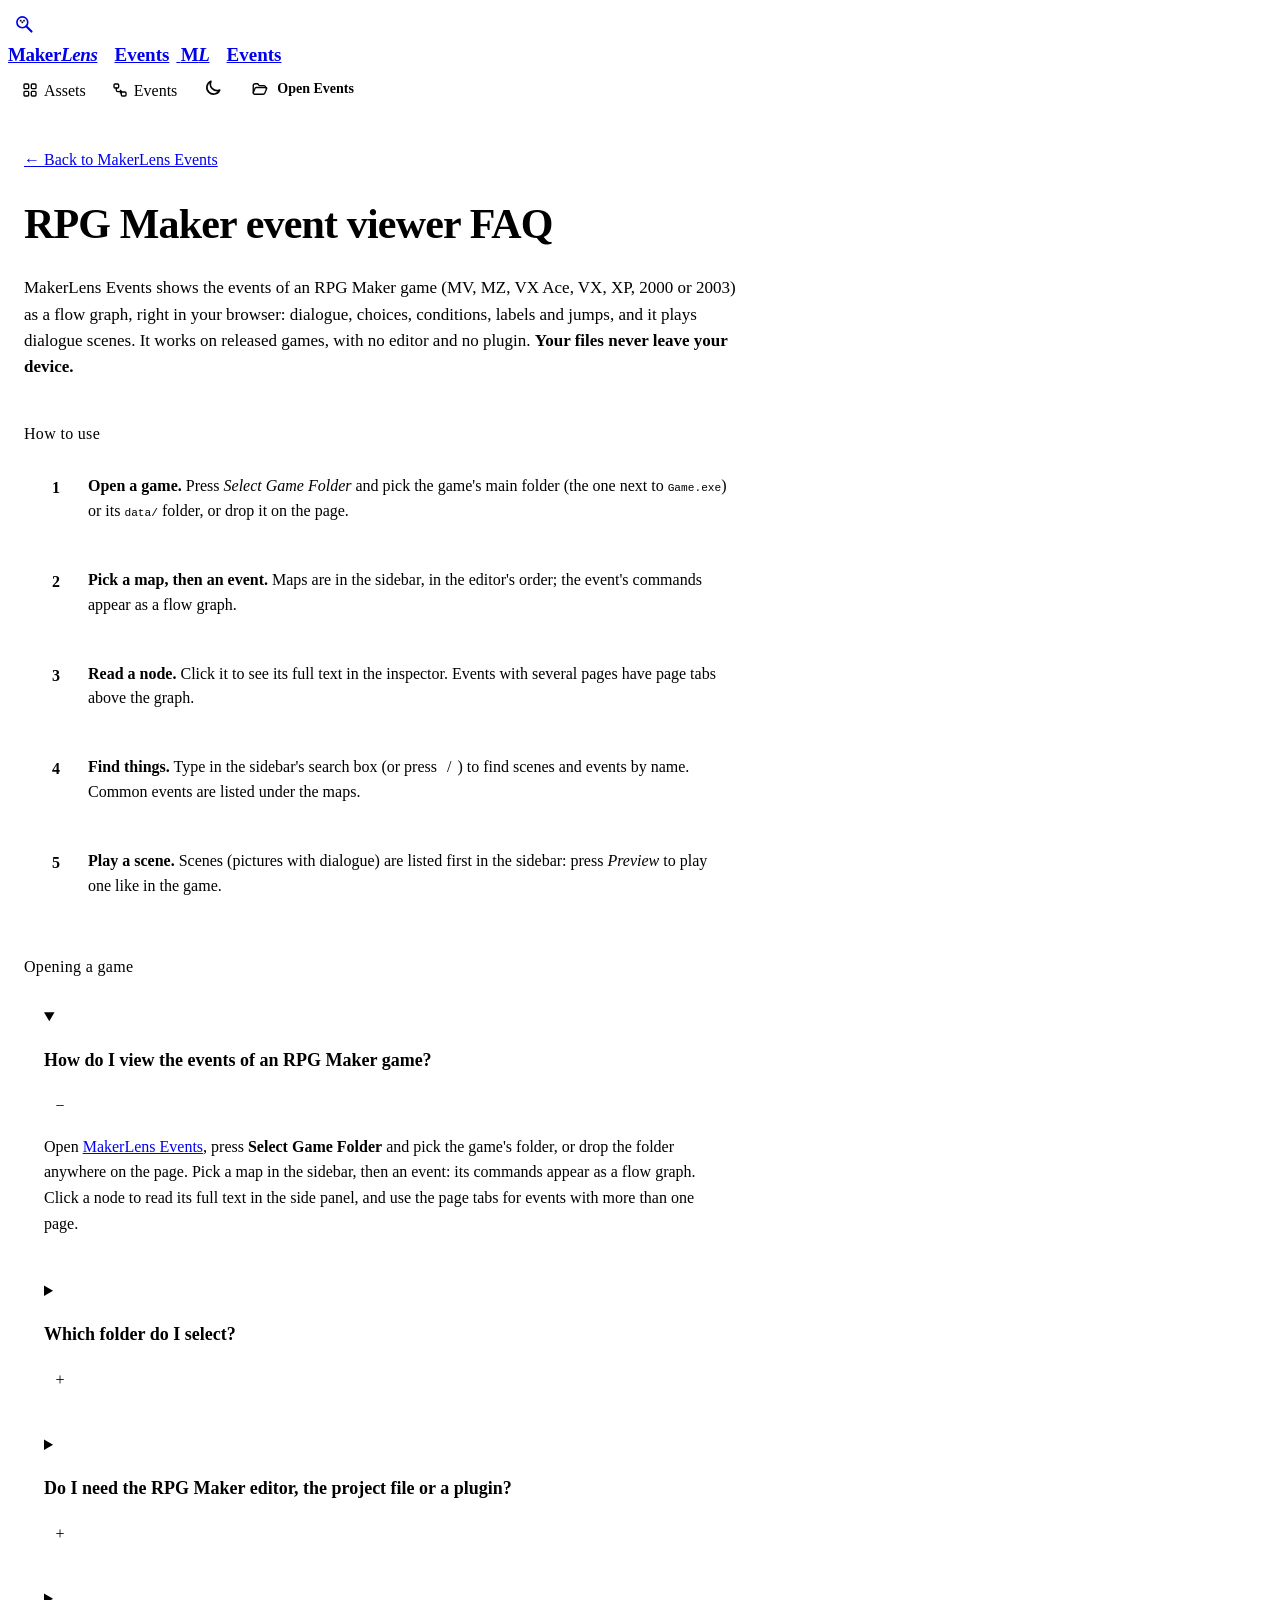
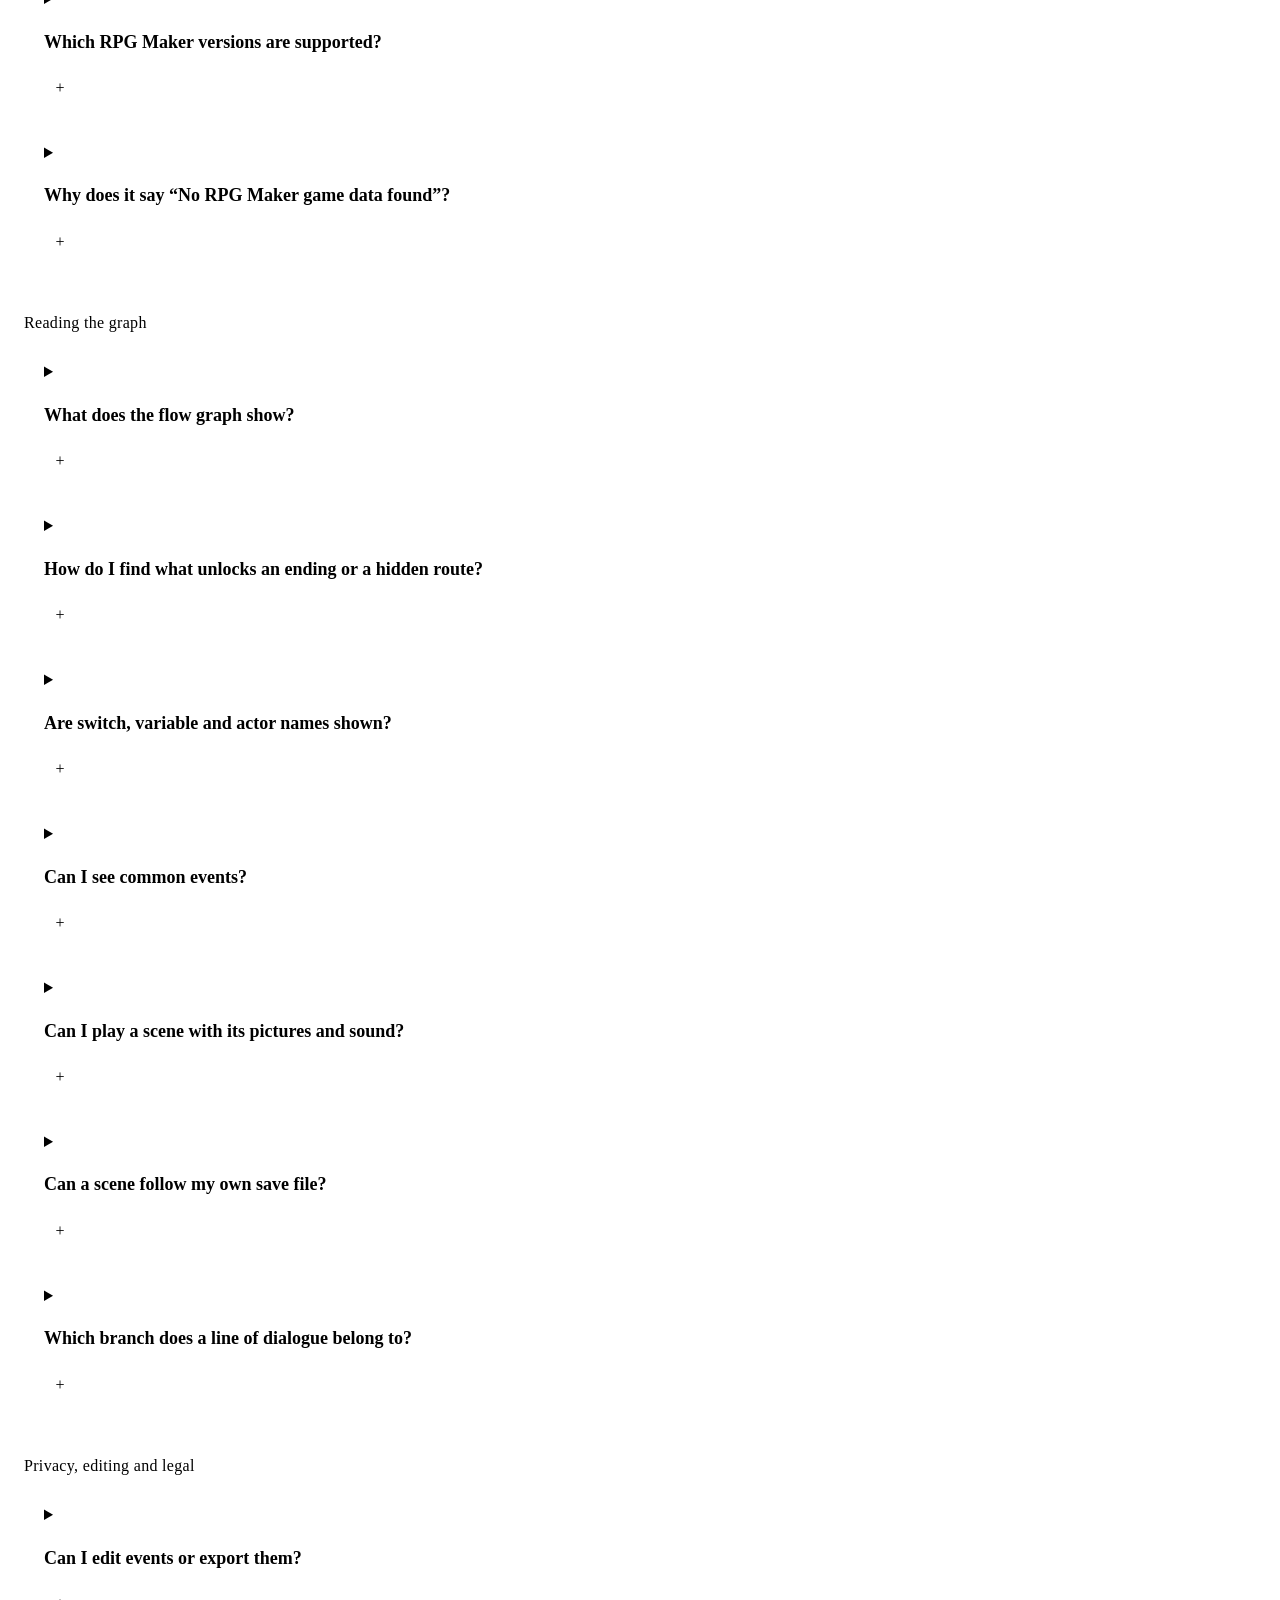
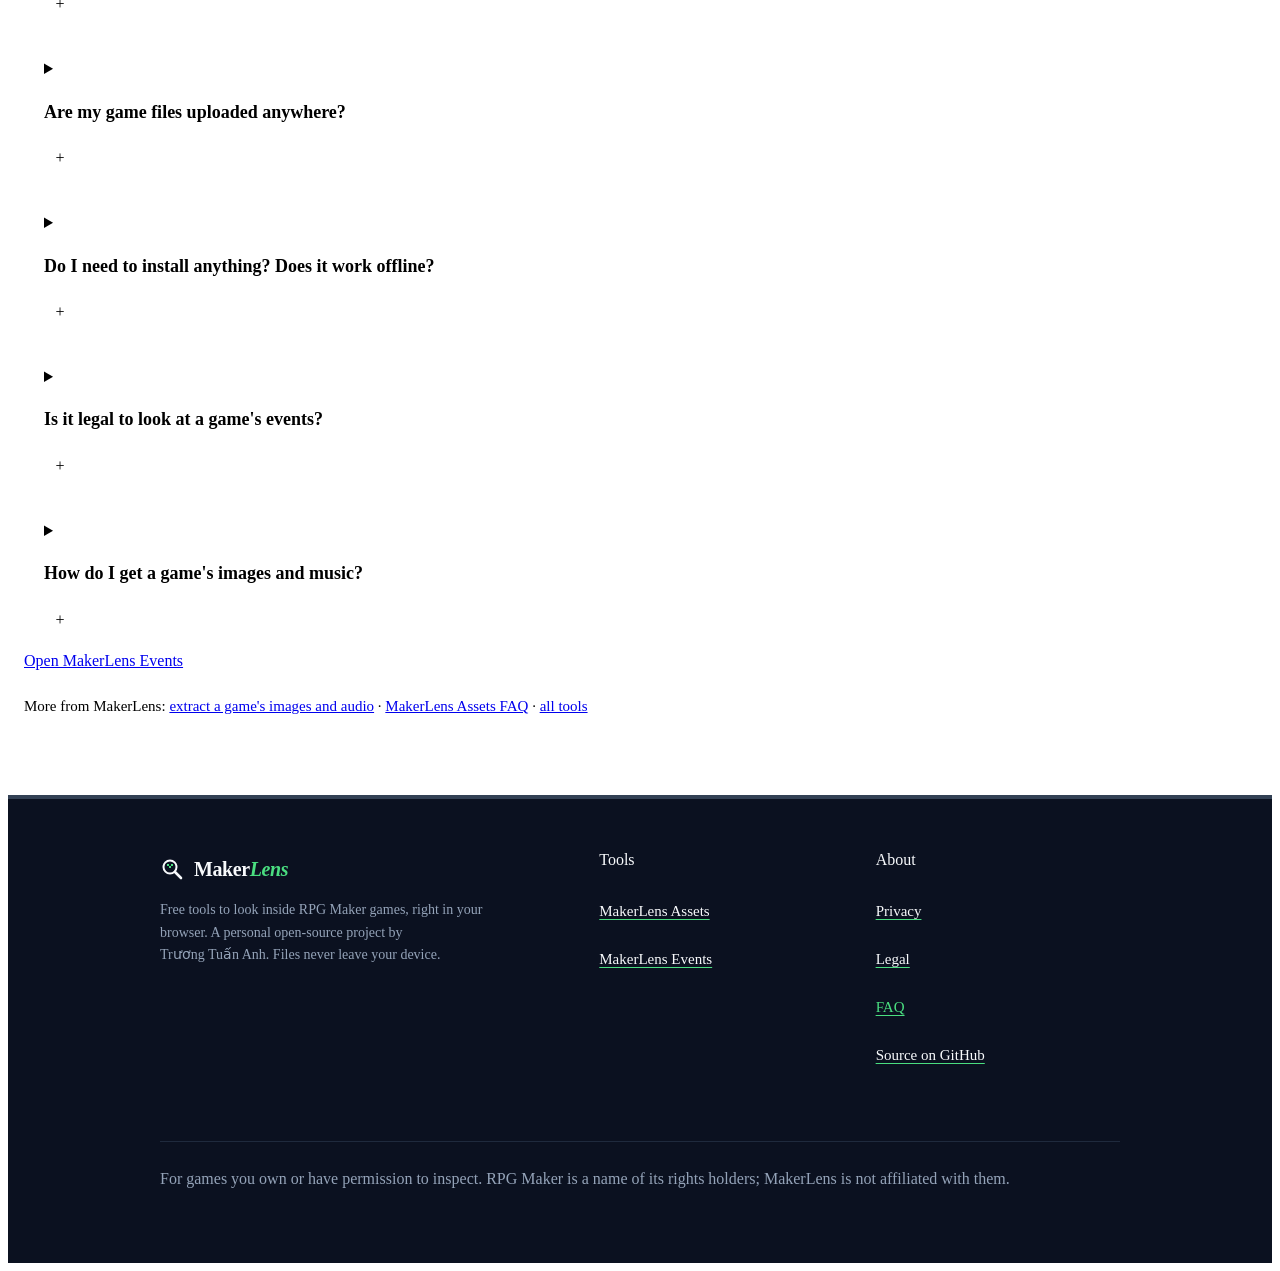
==== faq.html @ 2773f036 "fix: footer links to shared Privacy and Legal; drop stale drag-nodes FAQ claim Co-Authored-By: Claud" ====
<!DOCTYPE html>
<html lang="en">
<head>
<meta charset="UTF-8">
<meta name="viewport" content="width=device-width, initial-scale=1.0">
<!-- browser UI colour = --bg of tokens.css (light / dark) -->
<meta name="theme-color" content="#f8fafc" media="(prefers-color-scheme: light)">
<meta name="theme-color" content="#0b1120" media="(prefers-color-scheme: dark)">
<!-- Static page: scripts and styles from this site only, plus the anonymous GoatCounter pixel
     (js/analytics.js). No feedback form here, so connect-src is 'none'. -->
<meta http-equiv="Content-Security-Policy" content="default-src 'self'; script-src 'self'; style-src 'self'; img-src 'self' https://makerlens.goatcounter.com; connect-src 'none'; object-src 'none'; base-uri 'none'; form-action 'none'">
<title>RPG Maker Event Viewer FAQ — Folders, Scenes, Saves | MakerLens</title>
<meta name="description" content="How to view RPG Maker MV, MZ, VX Ace, VX, XP and 2000/2003 events without the editor: which folder to open, what the flow graph shows, finding what unlocks an ending, switch names, privacy.">
<link rel="canonical" href="https://makerlens.kokoroou.workers.dev/events/faq.html"> <!-- nosemgrep: html.security.audit.missing-integrity.missing-integrity -- a canonical URL, not a fetched resource -->
<meta property="og:type" content="website">
<meta property="og:site_name" content="MakerLens">
<meta property="og:url" content="https://makerlens.kokoroou.workers.dev/events/faq.html">
<meta property="og:title" content="RPG Maker Event Viewer FAQ — Folders, Scenes, Saves | MakerLens">
<meta property="og:description" content="View RPG Maker MV, MZ, VX Ace, VX, XP and 2000/2003 events as a flow graph without the editor: what to open, what the graph shows and how to find what unlocks an ending.">
<meta property="og:image" content="https://makerlens.kokoroou.workers.dev/events/og-image.png">
<meta property="og:image:width" content="1200">
<meta property="og:image:height" content="630">
<meta property="og:image:alt" content="MakerLens Events — RPG Maker events as a flow graph, in your browser">
<meta name="twitter:card" content="summary_large_image">
<meta name="twitter:title" content="RPG Maker Event Viewer FAQ — Folders, Scenes, Saves | MakerLens">
<meta name="twitter:description" content="View RPG Maker MV, MZ, VX Ace, VX, XP and 2000/2003 events as a flow graph without the editor: what to open, what the graph shows and how to find what unlocks an ending.">
<meta name="twitter:image" content="https://makerlens.kokoroou.workers.dev/events/og-image.png">
<meta name="twitter:image:alt" content="MakerLens Events — RPG Maker events as a flow graph, in your browser">
<!-- FAQPage: questions and answers must match the visible <details> below
     (scripts/check-site.mjs checks it). Generated from one list, keep them in sync. -->
<script type="application/ld+json">
{
  "@context": "https://schema.org",
  "@type": "FAQPage",
  "@id": "https://makerlens.kokoroou.workers.dev/events/faq.html#faq",
  "isPartOf": {
    "@id": "https://makerlens.kokoroou.workers.dev/#website"
  },
  "about": {
    "@id": "https://makerlens.kokoroou.workers.dev/events/#app"
  },
  "mainEntity": [
    {
      "@type": "Question",
      "name": "How do I view the events of an RPG Maker game?",
      "acceptedAnswer": {
        "@type": "Answer",
        "text": "Open MakerLens Events, press Select Game Folder and pick the game's folder, or drop the folder anywhere on the page. Pick a map in the sidebar, then an event: its commands appear as a flow graph. Click a node to read its full text in the side panel, and use the page tabs for events with more than one page."
      }
    },
    {
      "@type": "Question",
      "name": "Which folder do I select?",
      "acceptedAnswer": {
        "@type": "Answer",
        "text": "The game's root folder works, and so does its data/ folder on its own. MV games keep it in www/data/, MZ games in data/; MakerLens Events finds either. It reads MapInfos.json (the map tree), every Map###.json, CommonEvents.json, System.json (switch and variable names) and Actors.json. Images and audio are not needed."
      }
    },
    {
      "@type": "Question",
      "name": "Do I need the RPG Maker editor, the project file or a plugin?",
      "acceptedAnswer": {
        "@type": "Answer",
        "text": "No. It reads a released game as it is shipped, so you don't need to own RPG Maker, open the project or start a playtest. That is the difference from node editors and debugger plugins, which run inside the game or the editor. Nothing is installed into the game, and the game is never changed."
      }
    },
    {
      "@type": "Question",
      "name": "Which RPG Maker versions are supported?",
      "acceptedAnswer": {
        "@type": "Answer",
        "text": "RPG Maker MZ, MV, VX Ace, VX, XP and 2000 / 2003. MV and MZ keep events in plain JSON; VX Ace, VX and XP keep them in Ruby files (.rvdata2, .rvdata, .rxdata), usually packed in Game.rgss3a, .rgss2a or .rgssad: open the game folder and they are read from the archive in your browser. RPG Maker 2000 / 2003 keep them in RPG_RT.ldb, RPG_RT.lmt and Map####.lmu in the game folder itself; their Japanese (Shift-JIS) or Western text is recognised, and scene previews take pictures from Picture/ and sound from Music/ and Sound/. For the images and audio of every version, use MakerLens Assets."
      }
    },
    {
      "@type": "Question",
      "name": "Why does it say “No RPG Maker game data found”?",
      "acceptedAnswer": {
        "@type": "Answer",
        "text": "It found no data/ folder and no Map###.json file in what you selected. Select the game's root folder (the one with Game.exe) or its data/ folder, not img/ or audio/. Some released games pack all their files into the .exe or encrypt data/ with a plugin; MakerLens Events cannot read those."
      }
    },
    {
      "@type": "Question",
      "name": "What does the flow graph show?",
      "acceptedAnswer": {
        "@type": "Answer",
        "text": "Five kinds of node: dialogue (Show Text, with the speaker name in MZ), choices (Show Choices, one branch per option), conditions (Conditional Branch, with its Else branch), labels, and jumps to a label, drawn as dashed arrows. Other commands, such as Control Switches, Transfer Player, a Common Event call or a script, are not drawn yet."
      }
    },
    {
      "@type": "Question",
      "name": "How do I find what unlocks an ending or a hidden route?",
      "acceptedAnswer": {
        "@type": "Answer",
        "text": "Open the event that starts the ending and follow its condition nodes: each one names the switch, variable or actor it tests, such as If [Switch: Met the witch]. Then look for the event that leads into that branch. Note that the conditions on an event page's own settings (the editor's page conditions) are not shown yet; switch between the page tabs to compare pages."
      }
    },
    {
      "@type": "Question",
      "name": "Are switch, variable and actor names shown?",
      "acceptedAnswer": {
        "@type": "Answer",
        "text": "Yes. Names come from the game's System.json and Actors.json, so a condition reads If [Variable: Gold found] rather than a bare number. In dialogue, the \\N[n] and \\V[n] text codes are replaced with the actor name and the variable name. A switch without a name shows its number instead, such as If [Switch #12]."
      }
    },
    {
      "@type": "Question",
      "name": "Can I see common events?",
      "acceptedAnswer": {
        "@type": "Answer",
        "text": "Yes. Common events are listed below the maps in the sidebar and open as graphs the same way. Maps keep the tree and folder order of the editor, from MapInfos.json."
      }
    },
    {
      "@type": "Question",
      "name": "Can I play a scene with its pictures and sound?",
      "acceptedAnswer": {
        "@type": "Answer",
        "text": "Yes. Scenes, the common events and event pages that show pictures together with dialogue, are listed under Scenes at the top of the sidebar; their Preview button (on the scene’s card in the event list, or in the toolbar once the graph is open) plays them on screen. The player dims the page and shows the scene at the game's screen size, line by line, with its pictures, picture animations, face graphics, music and sound effects. Messages type themselves out at a reading speed of 300 words a minute (click while a line is typing to show it whole); click or press → to continue, ← to go back, A for auto play, which leaves each line on screen for two more seconds once it is shown in full; choices are offered as buttons. At the end of a scene the next one in the Scenes list follows on, and going back from the first line opens the previous one (Shift+→ and Shift+← skip a whole scene). H or the eye button hides the dialogue so you can see the pictures; a click brings it back. When a picture depends on the hero's state, such as the outfit they wear, the player shows the game's starting state. Open the game's root folder (not data/) so the pictures and audio can be found: encrypted files are decrypted in memory, never saved or uploaded. Simple scripts that show or erase pictures or set variables are followed; other effects made by plugins or scripts are not played."
      }
    },
    {
      "@type": "Question",
      "name": "Can a scene follow my own save file?",
      "acceptedAnswer": {
        "@type": "Answer",
        "text": "Yes. Press Use a save in the toolbar and pick a save of the open game: www/save/file1.rpgsave (MV), save/file1.rmmzsave (MZ), Save01.rvdata2 (VX Ace), Save1.rvdata (VX) or Save1.rxdata (XP). Scenes then start from that save's switches, variables, self switches, actor names and equipment, and party, so a condition takes the branch your game would take instead of a guess. The save is only read, in your browser: it is never changed or uploaded, and it is dropped when you press the button again or open another game."
      }
    },
    {
      "@type": "Question",
      "name": "Which branch does a line of dialogue belong to?",
      "acceptedAnswer": {
        "@type": "Answer",
        "text": "Find the line's dialogue node and follow the arrows back up: the choice option or the If / Else branch above it is the branch. Click any node to read the full text in the side panel. This is handy for translators who need to know when a line is said."
      }
    },
    {
      "@type": "Question",
      "name": "Can I edit events or export them?",
      "acceptedAnswer": {
        "@type": "Answer",
        "text": "No. MakerLens Events is read-only: it never writes to the game files and has no export. To change events, use the RPG Maker editor."
      }
    },
    {
      "@type": "Question",
      "name": "Are my game files uploaded anywhere?",
      "acceptedAnswer": {
        "@type": "Answer",
        "text": "No. Files are read by your browser and never leave your device. The page's Content-Security-Policy blocks requests to any server except an anonymous counter, which receives only the page address, the referrer and the names of a few actions (such as how a game was opened or which feature was used, never what was opened), and the optional feedback form, which sends only the rating and comment you choose to send. Details: Privacy & analytics."
      }
    },
    {
      "@type": "Question",
      "name": "Do I need to install anything? Does it work offline?",
      "acceptedAnswer": {
        "@type": "Answer",
        "text": "No installation and no account. It works best in Chrome or Edge; Firefox works too, through its folder picker. All libraries are served from this site, so once the page has loaded it works without an internet connection. The source code is on GitHub (MIT license)."
      }
    },
    {
      "@type": "Question",
      "name": "Is it legal to look at a game's events?",
      "acceptedAnswer": {
        "@type": "Answer",
        "text": "MakerLens Events only reads files that are already on your computer and changes nothing. It is meant for your own games, or games you have permission to study, for example to write a guide or a translation. Reusing a game's story or text elsewhere may need the rights holder's permission, so check the game's terms."
      }
    },
    {
      "@type": "Question",
      "name": "How do I get a game's images and music?",
      "acceptedAnswer": {
        "@type": "Answer",
        "text": "Use MakerLens Assets, the other MakerLens tool. It opens the same game folder and previews and downloads its encrypted images and audio (.rpgmvp, .png_, .ogg_ and more), also in your browser."
      }
    }
  ]
}
</script>
<script type="application/ld+json">
{
  "@context": "https://schema.org",
  "@type": "BreadcrumbList",
  "itemListElement": [
    {
      "@type": "ListItem",
      "position": 1,
      "name": "MakerLens",
      "item": "https://makerlens.kokoroou.workers.dev/"
    },
    {
      "@type": "ListItem",
      "position": 2,
      "name": "MakerLens Events",
      "item": "https://makerlens.kokoroou.workers.dev/events/"
    },
    {
      "@type": "ListItem",
      "position": 3,
      "name": "FAQ",
      "item": "https://makerlens.kokoroou.workers.dev/events/faq.html"
    }
  ]
}
</script>
<script src="js/lens-gate.js"></script>
<link rel="stylesheet" href="css/faq.css">
<link rel="stylesheet" href="css/buttons.css">
<link rel="stylesheet" href="css/header.css">
<link rel="stylesheet" href="css/layout.css">
<link rel="stylesheet" href="css/switch.css">
<link rel="stylesheet" href="css/lens.css">
<link rel="stylesheet" href="css/lens-events.css">
<script src="js/theme-init.js"></script>
<script src="js/faq.js" defer></script>
</head>
<body class="static">
<svg class="icon-sprite" aria-hidden="true">
  <symbol id="i-sun" viewBox="0 0 24 24" fill="none" stroke="currentColor" stroke-width="2" stroke-linecap="round"><circle cx="12" cy="12" r="4"/><path d="M12 2v2M12 20v2M4.93 4.93l1.41 1.41M17.66 17.66l1.41 1.41M2 12h2M20 12h2M4.93 19.07l1.41-1.41M17.66 6.34l1.41-1.41"/></symbol>
  <symbol id="i-moon" viewBox="0 0 24 24" fill="none" stroke="currentColor" stroke-width="2" stroke-linecap="round" stroke-linejoin="round"><path d="M20 14.5A8 8 0 019.5 4a8 8 0 1010.5 10.5z"/></symbol>
  <symbol id="i-grid" viewBox="0 0 24 24" fill="none" stroke="currentColor" stroke-width="2" stroke-linejoin="round"><rect x="3" y="3" width="7" height="7" rx="1.5"/><rect x="14" y="3" width="7" height="7" rx="1.5"/><rect x="3" y="14" width="7" height="7" rx="1.5"/><rect x="14" y="14" width="7" height="7" rx="1.5"/></symbol>
  <symbol id="i-flow" viewBox="0 0 24 24" fill="none" stroke="currentColor" stroke-width="2" stroke-linecap="round" stroke-linejoin="round"><rect x="3" y="3" width="7" height="6" rx="1.5"/><rect x="14" y="15" width="7" height="6" rx="1.5"/><path d="M6.5 9v3.5a2 2 0 002 2h6"/><path d="M12.5 12.5l2 2-2 2"/></symbol>
  <symbol id="i-folder" viewBox="0 0 24 24" fill="none" stroke="currentColor" stroke-width="1.8" stroke-linecap="round" stroke-linejoin="round"><path d="M3 17V7.5A2.5 2.5 0 015.5 5H9l2 2.5h6A2.5 2.5 0 0119.5 10v.5"/><path d="M3 17l2.2-5.6A2 2 0 017.1 10H20a1 1 0 01.9 1.4l-2.4 6A2.5 2.5 0 0116.2 19H5a2 2 0 01-2-2z"/></symbol>
</svg>

<!-- New look only (hidden without js/lens-gate.js): header, how-to and footer -->
<header id="header" class="lens-only">
  <a id="logo" href="../" title="MakerLens home" aria-label="MakerLens Events, go to the MakerLens home page">
    <span class="logo-mark"><svg class="lens-only" width="20" height="20" viewBox="0 0 24 24" aria-hidden="true"><circle cx="10" cy="10" r="6.5" fill="none" stroke="currentColor" stroke-width="2"/><path d="M15 15l6 6" fill="none" stroke="currentColor" stroke-width="2.6" stroke-linecap="round"/><rect class="lp" x="7" y="7" width="2" height="2"/><rect class="lp" x="9" y="9" width="2" height="2"/><rect class="lp" x="11" y="7" width="2" height="2"/></svg></span>
    <span class="logo-full">Maker<span>Lens</span><em class="logo-sub">Events</em></span>
    <span class="logo-abbr">M<span>L</span><em class="logo-sub">Events</em></span>
  </a>
  <div id="header-right">
    <div class="tool-switch" role="group" aria-label="MakerLens tools">
      <a class="ts-seg" href="../assets/" title="MakerLens Assets" aria-label="MakerLens Assets"><svg width="16" height="16" aria-hidden="true"><use href="#i-grid"/></svg><span>Assets</span></a>
      <a class="ts-seg" href="./" aria-current="page"><svg width="16" height="16" aria-hidden="true"><use href="#i-flow"/></svg><span>Events</span></a>
    </div>
    <button class="btn-icon" id="theme-toggle" type="button" title="Toggle theme" aria-label="Toggle theme">
      <svg class="icon-sun" width="20" height="20" aria-hidden="true"><use href="#i-sun"/></svg>
      <svg class="icon-moon" width="20" height="20" aria-hidden="true"><use href="#i-moon"/></svg>
    </button>
    <a class="btn-primary" id="open-btn" href="./" aria-label="Open MakerLens Events"><svg width="18" height="18" aria-hidden="true"><use href="#i-folder"/></svg><span class="btn-label">Open Events</span></a>
  </div>
</header>
<main>
  <a class="back" href="./">← Back to MakerLens Events</a>
  <h1>RPG Maker event viewer FAQ</h1>
  <p class="intro">MakerLens Events shows the events of an RPG Maker game (MV, MZ, VX Ace, VX, XP, 2000 or 2003) as a flow graph, right in your browser: dialogue, choices, conditions, labels and jumps, and it plays dialogue scenes. It works on released games, with no editor and no plugin. <strong>Your files never leave your device.</strong></p>

  <section class="howto lens-only" aria-labelledby="howto-title">
    <h2 class="group" id="howto-title">How to use</h2>
    <ol class="steps">
      <li><strong>Open a game.</strong> Press <em>Select Game Folder</em> and pick the game's main folder (the one next to <code>Game.exe</code>) or its <code>data/</code> folder, or drop it on the page.</li>
      <li><strong>Pick a map, then an event.</strong> Maps are in the sidebar, in the editor's order; the event's commands appear as a flow graph.</li>
      <li><strong>Read a node.</strong> Click it to see its full text in the inspector. Events with several pages have page tabs above the graph.</li>
      <li><strong>Find things.</strong> Type in the sidebar's search box (or press <kbd>/</kbd>) to find scenes and events by name. Common events are listed under the maps.</li>
      <li><strong>Play a scene.</strong> Scenes (pictures with dialogue) are listed first in the sidebar: press <em>Preview</em> to play one like in the game.</li>
    </ol>
  </section>

  <h2 class="group">Opening a game</h2>
  <div class="faq">
    <details open>
      <summary><h3>How do I view the events of an RPG Maker game?</h3></summary>
      <p>Open <a href="./">MakerLens Events</a>, press <strong>Select Game Folder</strong> and pick the game's folder, or drop the folder anywhere on the page. Pick a map in the sidebar, then an event: its commands appear as a flow graph. Click a node to read its full text in the side panel, and use the page tabs for events with more than one page.</p>
    </details>
    <details>
      <summary><h3>Which folder do I select?</h3></summary>
      <p>The game's root folder works, and so does its <code>data/</code> folder on its own. MV games keep it in <code>www/data/</code>, MZ games in <code>data/</code>; MakerLens Events finds either. It reads <code>MapInfos.json</code> (the map tree), every <code>Map###.json</code>, <code>CommonEvents.json</code>, <code>System.json</code> (switch and variable names) and <code>Actors.json</code>. Images and audio are not needed.</p>
    </details>
    <details>
      <summary><h3>Do I need the RPG Maker editor, the project file or a plugin?</h3></summary>
      <p>No. It reads a released game as it is shipped, so you don't need to own RPG Maker, open the project or start a playtest. That is the difference from node editors and debugger plugins, which run inside the game or the editor. Nothing is installed into the game, and the game is never changed.</p>
    </details>
    <details>
      <summary><h3>Which RPG Maker versions are supported?</h3></summary>
      <p>RPG Maker MZ, MV, VX Ace, VX, XP and 2000 / 2003. MV and MZ keep events in plain JSON; VX Ace, VX and XP keep them in Ruby files (<code>.rvdata2</code>, <code>.rvdata</code>, <code>.rxdata</code>), usually packed in <code>Game.rgss3a</code>, <code>.rgss2a</code> or <code>.rgssad</code>: open the game folder and they are read from the archive in your browser. RPG Maker 2000 / 2003 keep them in <code>RPG_RT.ldb</code>, <code>RPG_RT.lmt</code> and <code>Map####.lmu</code> in the game folder itself; their Japanese (Shift-JIS) or Western text is recognised, and scene previews take pictures from <code>Picture/</code> and sound from <code>Music/</code> and <code>Sound/</code>. For the images and audio of every version, use <a href="../assets/">MakerLens Assets</a>.</p>
    </details>
    <details>
      <summary><h3>Why does it say “No RPG Maker game data found”?</h3></summary>
      <p>It found no <code>data/</code> folder and no <code>Map###.json</code> file in what you selected. Select the game's root folder (the one with <code>Game.exe</code>) or its <code>data/</code> folder, not <code>img/</code> or <code>audio/</code>. Some released games pack all their files into the <code>.exe</code> or encrypt <code>data/</code> with a plugin; MakerLens Events cannot read those.</p>
    </details>
  </div>
  <h2 class="group">Reading the graph</h2>
  <div class="faq">
    <details>
      <summary><h3>What does the flow graph show?</h3></summary>
      <p>Five kinds of node: <strong>dialogue</strong> (Show Text, with the speaker name in MZ), <strong>choices</strong> (Show Choices, one branch per option), <strong>conditions</strong> (Conditional Branch, with its Else branch), <strong>labels</strong>, and <strong>jumps</strong> to a label, drawn as dashed arrows. Other commands, such as Control Switches, Transfer Player, a Common Event call or a script, are not drawn yet.</p>
    </details>
    <details>
      <summary><h3>How do I find what unlocks an ending or a hidden route?</h3></summary>
      <p>Open the event that starts the ending and follow its condition nodes: each one names the switch, variable or actor it tests, such as <code>If [Switch: Met the witch]</code>. Then look for the event that leads into that branch. Note that the conditions on an event page's own settings (the editor's page conditions) are not shown yet; switch between the page tabs to compare pages.</p>
    </details>
    <details>
      <summary><h3>Are switch, variable and actor names shown?</h3></summary>
      <p>Yes. Names come from the game's <code>System.json</code> and <code>Actors.json</code>, so a condition reads <code>If [Variable: Gold found]</code> rather than a bare number. In dialogue, the <code>\N[n]</code> and <code>\V[n]</code> text codes are replaced with the actor name and the variable name. A switch without a name shows its number instead, such as <code>If [Switch #12]</code>.</p>
    </details>
    <details>
      <summary><h3>Can I see common events?</h3></summary>
      <p>Yes. Common events are listed below the maps in the sidebar and open as graphs the same way. Maps keep the tree and folder order of the editor, from <code>MapInfos.json</code>.</p>
    </details>
    <details>
      <summary><h3>Can I play a scene with its pictures and sound?</h3></summary>
      <p>Yes. Scenes, the common events and event pages that show pictures together with dialogue, are listed under Scenes at the top of the sidebar; their Preview button (on the scene’s card in the event list, or in the toolbar once the graph is open) plays them on screen. The player dims the page and shows the scene at the game's screen size, line by line, with its pictures, picture animations, face graphics, music and sound effects. Messages type themselves out at a reading speed of 300 words a minute (click while a line is typing to show it whole); click or press → to continue, ← to go back, A for auto play, which leaves each line on screen for two more seconds once it is shown in full; choices are offered as buttons. At the end of a scene the next one in the Scenes list follows on, and going back from the first line opens the previous one (Shift+→ and Shift+← skip a whole scene). H or the eye button hides the dialogue so you can see the pictures; a click brings it back. When a picture depends on the hero's state, such as the outfit they wear, the player shows the game's starting state. Open the game's root folder (not <code>data/</code>) so the pictures and audio can be found: encrypted files are decrypted in memory, never saved or uploaded. Simple scripts that show or erase pictures or set variables are followed; other effects made by plugins or scripts are not played.</p>
    </details>
    <details>
      <summary><h3>Can a scene follow my own save file?</h3></summary>
      <p>Yes. Press <strong>Use a save</strong> in the toolbar and pick a save of the open game: <code>www/save/file1.rpgsave</code> (MV), <code>save/file1.rmmzsave</code> (MZ), <code>Save01.rvdata2</code> (VX Ace), <code>Save1.rvdata</code> (VX) or <code>Save1.rxdata</code> (XP). Scenes then start from that save's switches, variables, self switches, actor names and equipment, and party, so a condition takes the branch your game would take instead of a guess. The save is only read, in your browser: it is never changed or uploaded, and it is dropped when you press the button again or open another game.</p>
    </details>
    <details>
      <summary><h3>Which branch does a line of dialogue belong to?</h3></summary>
      <p>Find the line's dialogue node and follow the arrows back up: the choice option or the If / Else branch above it is the branch. Click any node to read the full text in the side panel. This is handy for translators who need to know when a line is said.</p>
    </details>
  </div>
  <h2 class="group">Privacy, editing and legal</h2>
  <div class="faq">
    <details>
      <summary><h3>Can I edit events or export them?</h3></summary>
      <p>No. MakerLens Events is read-only: it never writes to the game files and has no export. To change events, use the RPG Maker editor.</p>
    </details>
    <details>
      <summary><h3>Are my game files uploaded anywhere?</h3></summary>
      <p>No. Files are read by your browser and never leave your device. The page's Content-Security-Policy blocks requests to any server except an anonymous counter, which receives only the page address, the referrer and the names of a few actions (such as how a game was opened or which feature was used, never what was opened), and the optional feedback form, which sends only the rating and comment you choose to send. Details: <a href="../assets/privacy.html">Privacy &amp; analytics</a>.</p>
    </details>
    <details>
      <summary><h3>Do I need to install anything? Does it work offline?</h3></summary>
      <p>No installation and no account. It works best in Chrome or Edge; Firefox works too, through its folder picker. All libraries are served from this site, so once the page has loaded it works without an internet connection. The <a href="https://github.com/Kokoroou/rpgmaker-events-viewer">source code</a> is on GitHub (MIT license).</p>
    </details>
    <details>
      <summary><h3>Is it legal to look at a game's events?</h3></summary>
      <p>MakerLens Events only reads files that are already on your computer and changes nothing. It is meant for your own games, or games you have permission to study, for example to write a guide or a translation. Reusing a game's story or text elsewhere may need the rights holder's permission, so check the game's terms.</p>
    </details>
    <details>
      <summary><h3>How do I get a game's images and music?</h3></summary>
      <p>Use <a href="../assets/">MakerLens Assets</a>, the other MakerLens tool. It opens the same game folder and previews and downloads its encrypted images and audio (<code>.rpgmvp</code>, <code>.png_</code>, <code>.ogg_</code> and more), also in your browser.</p>
    </details>
  </div>

  <a class="cta" href="./">Open MakerLens Events</a>
  <p class="more">More from MakerLens: <a href="../assets/">extract a game's images and audio</a> · <a href="../assets/faq.html">MakerLens Assets FAQ</a> · <a href="../">all tools</a></p>
</main>

<footer class="site-foot lens-only">
  <div class="foot-wrap">
    <div class="foot-brand">
      <a class="foot-logo" href="../" translate="no"><svg class="lens-only" width="24" height="24" viewBox="0 0 24 24" aria-hidden="true"><circle cx="10" cy="10" r="6.5" fill="none" stroke="currentColor" stroke-width="2"/><path d="M15 15l6 6" fill="none" stroke="currentColor" stroke-width="2.6" stroke-linecap="round"/><rect class="lp" x="7" y="7" width="2" height="2"/><rect class="lp" x="9" y="9" width="2" height="2"/><rect class="lp" x="11" y="7" width="2" height="2"/></svg><span>Maker<b>Lens</b></span></a>
      <p>Free tools to look inside RPG Maker games, right in your browser. A personal open-source project by Trương&nbsp;Tuấn&nbsp;Anh. Files never leave your device.</p>
    </div>
    <nav aria-label="Tools"><h2>Tools</h2><ul><li><a href="../assets/">MakerLens Assets</a></li><li><a href="./">MakerLens Events</a></li></ul></nav>
    <nav aria-label="About"><h2>About</h2><ul><li><a href="https://makerlens.kokoroou.workers.dev/privacy.html">Privacy</a></li><li><a href="https://makerlens.kokoroou.workers.dev/legal.html">Legal</a></li><li><a href="faq.html" aria-current="page">FAQ</a></li><li><a href="https://github.com/Kokoroou/rpgmaker-events-viewer">Source on GitHub</a></li></ul></nav>
    <p class="fine">For games you own or have permission to inspect. RPG&nbsp;Maker is a name of its rights holders; MakerLens is not affiliated with them.</p>
  </div>
</footer>
<script src="js/analytics.js"></script>
</body>
</html>
---- css/buttons.css ----
/* ── Buttons (same sizes as MakerLens Assets css/layout.css) ── */
.btn-primary {
  display: inline-flex; align-items: center; justify-content: center; gap: 8px;
  height: 36px;
  padding: 0 16px;
  background: var(--a-bg);
  color: var(--a-on);
  font-weight: 600;
  font-size: 14px;
  border-radius: var(--r);
  box-shadow: var(--shadow-sm);
  transition: filter .15s var(--ease), box-shadow .15s var(--ease), transform .1s var(--ease);
  white-space: nowrap;
}
.btn-primary:hover  { filter: brightness(1.08); box-shadow: 0 4px 14px var(--a40); }
.btn-primary:active { transform: translateY(1px); }
.btn-primary:disabled { opacity: .7; cursor: progress; }
.btn-lg { height: 48px; padding: 0 28px; font-size: 15px; border-radius: var(--r-lg); }

.btn-ghost {
  display: inline-flex; align-items: center; justify-content: center; gap: 8px;
  height: 40px;
  padding: 0 16px;
  background: var(--s1);
  border: 1px solid var(--bd2);
  color: var(--t);
  font-size: 14px;
  font-weight: 500;
  border-radius: var(--r);
  transition: border-color .15s var(--ease), background .15s var(--ease), color .15s var(--ease);
  white-space: nowrap;
  text-decoration: none;
}
.btn-ghost svg { color: var(--t2); }
.btn-ghost[hidden] { display: none; }
.btn-ghost:hover { border-color: var(--a40); background: var(--a10); }
.btn-ghost:hover svg { color: var(--a); }
.btn-sm { height: 34px; padding: 0 14px; font-size: 13px; }

.btn-icon {
  display: inline-flex; align-items: center; justify-content: center;
  width: 36px; height: 36px;
  background: transparent;
  border: 1px solid transparent;
  color: var(--t2);
  border-radius: var(--r);
  transition: border-color .15s var(--ease), color .15s var(--ease), background .15s var(--ease);
  flex-shrink: 0;
}
.btn-icon:hover { color: var(--t); background: var(--s2); border-color: var(--bd); }
.btn-icon[aria-pressed="true"],
.btn-icon.active { background: var(--a10); border-color: var(--a40); color: var(--a); }

/* theme toggle: show the icon of the theme you'd switch TO */
.icon-sun { display: none; }
@media (prefers-color-scheme: dark) {
  :root:not([data-theme="light"]) .icon-sun  { display: block; }
  :root:not([data-theme="light"]) .icon-moon { display: none; }
}
:root[data-theme="dark"] .icon-sun  { display: block; }
:root[data-theme="dark"] .icon-moon { display: none; }

.status-spinner {
  display: inline-block;
  width: 14px; height: 14px;
  border: 2px solid currentColor;
  border-right-color: transparent;
  border-radius: 50%;
  opacity: .8;
  animation: spin .7s linear infinite;
  flex-shrink: 0;
}
---- css/layout.css ----
/* ── App layout ──────────────────────────────────────── */
#layout {
  position: relative;
  z-index: 1;
  display: flex;
  flex: 1;
  overflow: hidden;
}

#main {
  flex: 1;
  min-width: 0;
  overflow: hidden;
  display: flex;
  flex-direction: column;
}

/* ── Mobile breakpoint (same as MakerLens Assets) ────── */
@media (max-width: 600px) {
  #header               { gap: 6px; padding: 0 12px; }
  .logo-full            { display: none; }
  .logo-abbr            { display: inline; }
  #header-right         { gap: 4px; }
  .btn-icon             { width: 44px; height: 44px; }
  #open-btn .btn-label  { display: none; }
  #open-btn             { width: 44px; height: 44px; padding: 0; }
  #scan-status          { display: none; }
  #about-panel          { padding: 22px 18px; }
  .sb-item, .sb-folder  { min-height: 44px; }

  /* The sidebar is a drawer over the graph, closed until the menu button opens it */
  #sidebar {
    position: absolute; top: 0; bottom: 0; left: 0; z-index: 20;
    width: min(85vw, 320px) !important;
    box-shadow: var(--shadow-lg);
  }
  #sidebar.hidden { box-shadow: none; }
  #sb-resizer { display: none; }
  #sb-scrim { position: absolute; inset: 0; z-index: 19; background: rgb(0 0 0 / .35); }
}
#sb-scrim[hidden] { display: none; }
---- css/switch.css ----
/* ── Tool switch (Assets | Events) ─────────────────────
   Header segmented control that moves the open game between the two MakerLens tools
   (js/handoff.js, or the game link). The current tool is the lit segment, the other one is the
   button. Same file in MakerLens Events. */
.tool-switch {
  display: inline-flex; align-items: center; gap: 2px;
  padding: 2px;
  background: var(--s1);
  border: 1px solid var(--bd2);
  border-radius: calc(var(--r) + 2px);
  flex-shrink: 0;
}
.tool-switch[hidden] { display: none; }
.ts-seg {
  display: inline-flex; align-items: center; gap: 6px;
  height: 30px; padding: 0 12px;
  border: 0; border-radius: var(--r);
  background: transparent;
  color: var(--t2);
  font-size: 13px; font-weight: 600; white-space: nowrap;
  transition: background .15s var(--ease), color .15s var(--ease);
}
.ts-seg svg { flex-shrink: 0; }
.ts-seg[aria-current="page"] {
  background: var(--a10);
  color: var(--a);
  box-shadow: inset 0 0 0 1px var(--a20);
}
button.ts-seg { cursor: pointer; }
button.ts-seg:hover { background: var(--s2); color: var(--t); }
button.ts-seg[aria-busy="true"] { opacity: .6; cursor: progress; }

/* Narrow windows: icons only, still two segments, and the logo drops its "Assets"/"Events" tag
   while the switch is up (the lit segment says where you are). */
@media (max-width: 760px) {
  body:has(#switch-tool:not([hidden])) #logo .logo-sub { display: none; }
}
/* Narrow windows: icons only, still two segments. */
@media (max-width: 900px) {
  .ts-seg { padding: 0 9px; }
  .ts-seg span { display: none; }
}

/* Phones: only the way out is left, as one icon button (the page already says where you are). */
@media (max-width: 600px) {
  .tool-switch { padding: 0; border-color: transparent; background: transparent; }
  .ts-seg[aria-current="page"] { display: none; }
  button.ts-seg { width: 44px; height: 44px; padding: 0; justify-content: center; border-radius: var(--r); }
  button.ts-seg span { display: none; }
}

/* ── Handover card on the start screen ─────────────────
   Shown only when the browser wants one more click before this tool may read the folder the other
   tool had open. */
.handoff {
  display: flex; align-items: center; gap: 14px; flex-wrap: wrap;
  width: 100%; max-width: 560px;
  margin: 0 auto 16px;
  padding: 12px 14px;
  background: var(--a10);
  border: 1px solid var(--a20);
  border-radius: var(--r);
}
.handoff[hidden] { display: none; }
.handoff-text { flex: 1 1 220px; min-width: 0; font-size: 14px; color: var(--t); line-height: 1.45; }
.handoff-text strong { overflow-wrap: anywhere; }
.handoff-note { display: block; margin-top: 2px; font-size: 12px; color: var(--t2); }
.handoff-note:empty { display: none; }
.handoff-note.err { color: var(--err, var(--t2)); }
@media (max-width: 600px) { .handoff .btn-primary { width: 100%; height: 44px; } }
---- css/lens.css ----
/* ── MakerLens redesign layer ─────────────────────────────
   Dresses the existing app: same layout, same IDs, same behaviour. tokens.css is NOT touched
   (green --a, slate surfaces, dark theme stay); this file only adds the family look:
   serif titles, mono labels and file names, a 1px frame, the lens mark with three green pixels,
   44px touch targets on phones, text never below 12px.

   GATE: every rule sits under :root[data-lens], which js/lens-gate.js sets everywhere except the
   legacy GitHub Pages host. Without the attribute nothing here applies and the page renders
   exactly as before. The only rules outside the gate are the two helper classes at the top.

   SHARED: this file is copied verbatim to rpgmaker-events-viewer/css/lens.css (like tokens.css).
   Keep it generic: the classes both tools share (.btn-*, .logo-mark, #setup, #drop-zone, toolbar,
   .about-*, .tool-switch), nothing named after one tool. Edit it in rpgmaker-assets-viewer and copy. */

/* markup that only the new look shows (extra <h1>, footer, how-to text) */
.lens-only { display: none; }
.lens-sr   { display: none; }

:root[data-lens] {
  --serif: Charter, 'Bitstream Charter', 'Iowan Old Style', 'Palatino Linotype', Palatino, Cambria, Georgia, serif;
  --hard:  color-mix(in srgb, var(--a-bg) 32%, transparent);   /* hard offset shadow, modals only */
  --lens-pad: 16px;

  .lens-only { display: revert; }
  svg.lens-only { display: block; }
  .lens-hide { display: none; }
  .lens-sr {
    display: block;
    position: absolute; width: 1px; height: 1px; margin: -1px; padding: 0;
    overflow: hidden; clip: rect(0 0 0 0); clip-path: inset(50%); white-space: nowrap; border: 0;
  }

  /* ── Focus: 2px ring in --a (>= 3:1 on both themes), never hidden ── */
  :focus-visible { outline: 2px solid var(--a); outline-offset: 2px; }
  #header :focus-visible, #toolbar :focus-visible { outline-offset: -2px; }  /* never clipped by the bar's edge */
  .btn-primary:focus-visible { outline-color: var(--t); }

  /* ── Header ── */
  #header { border-bottom: 1px solid var(--bd2); }
  #logo {
    font-family: var(--serif); font-size: 19px; font-weight: 700; letter-spacing: -.02em;
    min-height: 44px; min-width: 44px;
  }
  #logo span span { font-style: italic; }
  .logo-mark {
    width: 32px; height: 32px;
    border: 1px solid var(--t); border-radius: var(--r);
    background: var(--s1); color: var(--t);
  }
  .logo-mark > svg:not(.lens-only) { display: none; }
  .logo-mark .lp { fill: var(--a); }
  .logo-sub {
    font: 700 12px/1 var(--mono); font-style: normal; letter-spacing: 0;
    color: var(--t2);
    margin-left: 10px; padding: 4px 7px;
    border: 1px solid var(--bd2); border-radius: 4px;
  }
  #search-box { background: var(--s1); border-color: var(--bd2); }
  #count-badge { font-family: var(--mono); font-size: 13px; }

  /* segmented switch Assets | Events */
  .tool-switch { border: 1px solid var(--t); background: var(--s1); }
  .ts-seg { font: 700 13px var(--mono); min-height: 30px; }
  .ts-seg[aria-current="page"] { background: var(--t); color: var(--bg); box-shadow: none; }
  button.ts-seg:hover { background: var(--s2); color: var(--t); }

  /* buttons */
  .btn-primary { border-radius: var(--r); box-shadow: none; }
  .btn-primary:hover { box-shadow: none; filter: brightness(1.08); }
  .btn-ghost { border-radius: var(--r); font-weight: 600; }
  .btn-icon[aria-pressed="true"] { background: var(--a10); border-color: var(--a40); color: var(--a); }

  /* ── Sidebar ── */
  #sidebar { border-right: 1px solid var(--bd2); }
  #sidebar-header {
    font: 700 12px var(--mono); letter-spacing: .04em; text-transform: none; color: var(--t2);
  }
  .folder-item { min-height: 40px; }
  .folder-item.active { background: var(--a10); box-shadow: inset 3px 0 0 var(--a-bg); }
  .f-name { font-size: 14px; }
  .f-count { font: 12px var(--mono); }
  .folder-dupes .f-sub { font-size: 12px; }
  #sb-back { font: 700 12px var(--mono); }

  /* ── Toolbar ── */
  #toolbar { border-bottom: 1px solid var(--bd2); }
  #folder-path { font-size: 14px; }
  #folder-path strong { font-size: 14px; }
  .size-control { font-size: 12px; }

  /* ── Grid ── */
  .card { border-color: var(--bd2); }
  .card:hover { border-color: var(--a); box-shadow: none; transform: none; }
  .card-name { font: 12px var(--mono); }
  .dupe-badge, .meta-badge { font-size: 12px; }

  /* ── Setup (start screen): faint graph paper only here ── */
  body::before { display: none; }
  #setup {
    background-image:
      linear-gradient(var(--dot) 1px, transparent 1px),
      linear-gradient(90deg, var(--dot) 1px, transparent 1px);
    background-size: 28px 28px;
  }
  .setup-title { font-family: var(--serif); font-weight: 700; font-size: clamp(30px, 5vw, 42px); line-height: 1.1; }
  .setup-sub { font-family: var(--serif); font-size: 17px; line-height: 1.5; }
  #drop-zone { border: 2px dashed var(--t3); box-shadow: none; }
  #drop-zone:hover { border-color: var(--a); }
  .dz-icon { border-radius: 50%; border: 1px solid var(--t); }
  .dz-hint { font: 13px var(--mono); }
  .engine-chips li { font: 700 12px/1 var(--mono); padding: 7px 10px; border-radius: 6px; }
  .or-divider { font: 13px var(--mono); text-transform: none; letter-spacing: 0; }
  .privacy-note { font-size: 14px; }
  .privacy-note strong { font-weight: 700; }
  .handoff { border-color: var(--a40); }

  /* ── "View another way" dialog ── */
  .alt-dialog { border: 2px solid var(--t); border-radius: 12px; box-shadow: 8px 8px 0 var(--hard); padding: 24px; }
  .alt-head h2 { font: 700 24px/1.2 var(--serif); letter-spacing: 0; }
  .alt-opt { border-radius: var(--r); min-height: 44px; }
  .alt-opt strong { font: 700 16px var(--serif); }
  .alt-opt small { font-size: 14px; }
  .alt-opt code, .alt-dialog label code { font-size: 12px; }
  .alt-hint, .alt-error { font-size: 14px; }

  /* ── About ── */
  #about-panel { border-radius: 12px; }
  .about-logo { font-family: var(--serif); letter-spacing: -.02em; }
  .about-logo > span > span { font-style: italic; }
  .about-section-title { font: 700 12px var(--mono); text-transform: none; letter-spacing: .04em; }
  .about-formats { font-size: 14px; }
  .about-formats td:last-child { font-size: 13px; }
  .about-list code { font-size: 13px; }
  .note-row { font-size: 14px; }
  .modal-close { width: 44px; height: 44px; }

  /* ── Filter panel ── */
  #filter-panel { border-color: var(--t3); }
  .fp-title { font-family: var(--serif); font-size: 16px; font-weight: 700; }
  .fp-range legend { font-size: 14px; }
  .fp-note { font-size: 14px; }
  .fp-type label { font-size: 14px; }
  .fp-chip { font-size: 12px; }
  .btn-sm, .fp-head .btn-sm { font-size: 14px; }
  .about-formats th { font-size: 14px; }
  .fp-unit { font-size: 14px; }

  /* ── Lightbox: stays dark; sizes only ── */
  #lb-meta, #lb-loop, #lb-sprite { font-size: 14px; }
  #lb-name { font-size: 15px; }

  /* ── Loader / feedback share the dressed buttons; titles in serif ── */
  #fb-title, #loader h2 { font-family: var(--serif); }

  .lens-sprite { position: absolute; width: 0; height: 0; overflow: hidden; }

  /* ── Static pages (faq, privacy): header, serif titles, boxed answers, footer ── */
  .lens-header {
    display: flex; align-items: center; gap: 12px;
    min-height: var(--hh); padding: 6px var(--lens-pad);
    background: var(--bg); border-bottom: 1px solid var(--bd2);
  }
  .lens-logo {
    display: inline-flex; align-items: center; gap: 10px; min-height: 44px;
    font: 700 19px/1 var(--serif); letter-spacing: -.02em; color: var(--t); text-decoration: none;
  }
  .lens-word span { font-style: italic; color: var(--a); }
  .lens-nav { display: flex; gap: 4px; margin-left: auto; }
  .lens-nav a {
    display: inline-flex; align-items: center; min-height: 44px; padding: 0 12px;
    font: 700 13px var(--mono); color: var(--t2); text-decoration: none;
    border-bottom: 2px solid transparent;
  }
  .lens-nav a:hover { color: var(--t); }
  .lens-nav a[aria-current="page"] { color: var(--t); border-bottom-color: var(--a-bg); }
  .logo-mark { display: grid; place-items: center; flex-shrink: 0; }
  .lens-theme {
    display: inline-flex; align-items: center; justify-content: center;
    width: 44px; height: 44px; padding: 0; cursor: pointer;
    color: var(--t2); background: transparent; border: 1px solid transparent; border-radius: var(--r);
  }
  .lens-theme:hover { color: var(--t); background: var(--s2); border-color: var(--bd); }
  .lens-theme .icon-sun { display: none; }
  @media (prefers-color-scheme: dark) {
    &:not([data-theme="light"]) .lens-theme .icon-sun  { display: block; }
    &:not([data-theme="light"]) .lens-theme .icon-moon { display: none; }
  }
  &[data-theme="dark"] .lens-theme .icon-sun  { display: block; }
  &[data-theme="dark"] .lens-theme .icon-moon { display: none; }

  .lens-header ~ main h1, .lens-header ~ main h2 { font-family: var(--serif); letter-spacing: -.01em; }
  .lens-header ~ main h1 { font-size: clamp(30px, 5vw, 40px); font-weight: 700; line-height: 1.15; }
  .lens-header ~ main h2 { font-weight: 700; }
  .lens-header ~ main .back { min-height: 44px; font-family: var(--mono); font-size: 13px; font-weight: 700; }
  .lens-header ~ main p, .lens-header ~ main li { line-height: 1.7; }
  .lens-header ~ main .cta { min-height: 48px; }

  .lens-header ~ main .faq { border-top: 0; display: grid; gap: 10px; }
  .lens-header ~ main details { border: 1px solid var(--bd2); border-radius: var(--r-lg); background: var(--s1); padding: 0 18px; }
  .lens-header ~ main details[open] { border-color: var(--t3); }
  .lens-header ~ main summary { min-height: 56px; padding: 12px 0; }
  .lens-header ~ main summary h2 { font-size: 1.1rem; margin: 0; padding: 0; border: 0; }
  .lens-header ~ main summary::after { color: var(--t2); }
  .lens-header ~ main details > :not(summary) { margin: 0 0 18px; }
  .lens-header ~ main h2[id] { border-top-color: var(--bd2); }

  .lens-howto { margin-top: 28px; padding: 20px 22px; background: var(--s1); border: 1px solid var(--bd2); border-radius: var(--r-lg); }
  .lens-howto h2 { margin: 0 0 12px; font-size: 1.25rem; }
  .lens-howto ol { list-style: none; counter-reset: step; margin: 0; padding: 0; display: grid; gap: 12px; }
  .lens-howto li { counter-increment: step; position: relative; padding-left: 36px; }
  .lens-howto li::before {
    content: counter(step); position: absolute; left: 0; top: 2px;
    width: 24px; height: 24px; display: grid; place-items: center;
    border: 1px solid var(--a); border-radius: 50%;
    font: 700 13px var(--mono); color: var(--a); background: var(--a10);
  }

  /* footer: dark block, 4px green top edge, three columns */
  .lens-foot { margin-top: 24px; background: #0f172a; color: #cbd5e1; border-top: 4px solid #22c55e; }
  .lens-foot-in {
    display: grid; grid-template-columns: 2fr 1fr 1fr; gap: 32px;
    max-width: 960px; margin: 0 auto; padding: 36px var(--lens-pad) 40px;
  }
  .lens-foot p { margin: 0; color: #cbd5e1; font-size: 14px; line-height: 1.6; }
  .lens-foot-brand { font: 700 22px/1.2 var(--serif); color: #f8fafc !important; margin-bottom: 8px !important; }
  .lens-foot-brand span { font-style: italic; color: #4ade80; }
  .lens-foot .lens-foot-h { font: 700 12px var(--mono); letter-spacing: .04em; color: #94a3b8; margin-bottom: 8px; }
  .lens-foot ul { list-style: none; margin: 0; padding: 0; }
  .lens-foot li { margin: 0 !important; }
  .lens-foot a {
    display: inline-flex; align-items: center; min-height: 44px; font-size: 15px;
    color: #4ade80; text-underline-offset: 3px;
  }
  .lens-foot a:hover { color: #86efac; }
  .lens-foot a:focus-visible { outline-color: #4ade80; }
  @media (max-width: 600px) {
    .lens-foot-in { grid-template-columns: 1fr 1fr; gap: 20px 24px; }
    .lens-foot-about { grid-column: 1 / -1; }
    .lens-nav a { padding: 0 10px; }
    .lens-logo .logo-sub { display: none; }
  }

  /* ── Phones: every touch target >= 44px, >= 8px apart ── */
  @media (max-width: 600px) {
    #header { gap: 8px; padding: 0 var(--lens-pad); }
    #header-right { gap: 8px; }
    .btn-icon { width: 44px; height: 44px; }
    #open-btn { width: 44px; height: 44px; }
    #logo { gap: 8px; }
    .folder-item { min-height: 44px; }
    .alt-dialog { padding: 20px; }
    .lb-btn { width: 44px; height: 44px; }
    .btn-ghost, .btn-sm, .fp-head .btn-sm { min-height: 44px; height: 44px; }
    .setup-alt .btn-ghost { min-height: 44px; }
    .size-control { height: 44px; }
    #size-slider { height: 44px; }
    .fp-type label, .fp-range input, .fp-chip { height: 44px; }
    .fp-presets { gap: 8px; }
  }

  @media (prefers-reduced-motion: reduce) {
    *, *::before, *::after { scroll-behavior: auto !important; }
  }
}
---- css/lens-events.css ----
/* ── MakerLens redesign layer: the Events part ────────────
   Dresses what only MakerLens Events has (graph, inspector, sidebar lists, search, event picker,
   scene player, Use a save). The shared part (header, buttons, focus, start screen, dialogs,
   About) is css/lens.css, a verbatim copy of MakerLens Assets' file: edit it there, not here.

   Same gate as lens.css: every rule is under :root[data-lens] (js/lens-gate.js), so without the
   attribute nothing here applies. css/tokens.css is not touched; the graph's node colours are
   the --c-* tokens below (js/graph.js reads them when the gate is set).

   Rules this layer keeps: text never under 12px, touch targets 44px on phones with 8px between
   them, a visible 2px focus ring, 1px lines inside the app. */

/* ── Node colours (graph, inspector badges, legend) ──
   dialogue = ink, choice = the green action colour (it is a decision), condition = blue,
   label = teal, jump = slate. Conditions are dashed and jumps dotted on the canvas, so the
   types differ without colour too. */
:root[data-lens] {
  --c-dlg:    #0f172a;
  --c-choice: #15803d;
  --c-cond:   #1d4ed8;
  --c-label:  #0f766e;
  --c-jump:   #475569;
}
@media (prefers-color-scheme: dark) {
  :root[data-lens]:not([data-theme="light"]) {
    --c-dlg:    #f8fafc;
    --c-choice: #4ade80;
    --c-cond:   #60a5fa;
    --c-label:  #2dd4bf;
    --c-jump:   #94a3b8;
  }
}
:root[data-lens][data-theme="dark"] {
  --c-dlg:    #f8fafc;
  --c-choice: #4ade80;
  --c-cond:   #60a5fa;
  --c-label:  #2dd4bf;
  --c-jump:   #94a3b8;
}

:root[data-lens] {

  /* ── Header: the reading status ── */
  #scan-status { font: 13px var(--mono); }

  /* ── Sidebar (Navigator) ── */
  #sidebar { padding-top: 8px; }
  #sb-search { padding: 4px 8px 10px; }
  #sb-search svg { left: 18px; }
  #sb-search-input {
    height: 36px; padding: 0 34px 0 34px;
    font-size: 14px;
    background: var(--s1); border: 1px solid var(--bd2); border-radius: var(--r);
  }
  #sb-search-input:focus { border-color: var(--a); box-shadow: none; outline: 2px solid var(--a); outline-offset: 1px; }
  /* the "/" key focuses the box: show it (hidden once there is text or focus) */
  #sb-search::after {
    content: '/'; position: absolute; right: 16px; top: 50%; margin-top: -3px; transform: translateY(-50%);
    font: 12px/1 var(--mono); color: var(--t2);
    border: 1px solid var(--bd2); border-bottom-width: 2px; border-radius: 4px; padding: 2px 6px;
    background: var(--bg); pointer-events: none;
  }
  #sb-search:has(input:focus)::after, #sb-search:has(input:not(:placeholder-shown))::after { display: none; }
  #sb-search-input::-webkit-search-cancel-button { margin-right: 2px; }

  .sb-section {
    padding: 14px 8px 6px;
    font: 700 12px var(--mono); letter-spacing: .02em; text-transform: none; color: var(--t2);
  }
  .sb-section:not(:first-child) { border-top: 1px solid var(--bd); }
  .sb-scenes-title { color: var(--a); }
  .sb-item, .sb-folder { min-height: 40px; font-size: 14px; border-radius: var(--r); }
  .sb-folder { font-weight: 600; }
  .sb-item.active, .sb-folder.active { background: var(--a10); color: var(--t); font-weight: 600; box-shadow: inset 3px 0 0 var(--a-bg); }
  .sb-item.active .sb-icon, .sb-folder.active .sb-icon { color: var(--a); }
  .sb-count {
    padding: 0; border: 0; background: none;
    font: 12px var(--mono); color: var(--t2);
  }
  .sb-item.active .sb-count, .sb-folder.active .sb-count { background: none; color: var(--t2); }
  .sb-children { margin-left: 12px; padding-left: 6px; border-left: 1px solid var(--bd); }
  .sb-scenes-more, .sb-search-note { font: 12px var(--mono); }
  .sb-scenes-more { color: var(--t2); text-decoration: underline; text-underline-offset: 3px; min-height: 36px; }
  .sb-scenes-more:hover { color: var(--a); }
  #sb-resizer:hover, #sb-resizer.dragging { background: var(--a-bg); }

  /* ── Graph toolbar ── */
  #graph-toolbar { border-bottom: 1px solid var(--bd2); }
  #event-breadcrumb { font-size: 14px; }
  #event-breadcrumb span { font: 600 13px var(--mono); }
  .bc-seg { text-underline-offset: 3px; }
  #page-tabs { gap: 0; flex-wrap: nowrap; border: 1px solid var(--bd2); border-radius: var(--r); background: var(--s1); max-width: 100%; overflow-x: auto; }
  .page-tab {
    height: 32px; min-width: 36px; padding: 0 12px;
    border: 0; border-left: 1px solid var(--bd); border-radius: 0;
    background: transparent; color: var(--t2);
    font: 700 12px var(--mono);
    flex-shrink: 0;
  }
  #page-tabs:empty { display: none; }
  .page-tab:first-child { border-left: 0; }
  .page-tab:hover { background: var(--s2); color: var(--t); }
  .page-tab.active { background: var(--t); color: var(--bg); }
  .page-tab:focus-visible { outline-offset: -2px; }
  #save-btn.on { border-color: var(--a); color: var(--a); background: var(--a10); }
  #scene-play { box-shadow: none; }

  /* ── Graph canvas: dotted paper, controls as one framed group ── */
  #graph-wrap { background: radial-gradient(var(--bd2) 1px, transparent 1.2px) 0 0 / 22px 22px; }
  #graph-controls { gap: 2px; padding: 3px; border: 1px solid var(--bd2); border-radius: 10px; box-shadow: none; }
  .layout-notice { font-size: 13px; border-color: var(--bd2); box-shadow: none; }

  /* ── Event picker ── */
  #event-picker { background: var(--bg) radial-gradient(var(--bd2) 1px, transparent 1.2px) 0 0 / 22px 22px; }
  .ep-title { font: 700 24px/1.2 var(--serif); letter-spacing: -.01em; }
  .ep-sub { font-size: 14px; }
  .ev-card { display: flex; flex-direction: column; justify-content: flex-start; align-items: stretch; border: 1px solid var(--bd2); border-radius: var(--r); box-shadow: none; }
  .ev-card:hover { transform: none; box-shadow: none; border-color: var(--a); }
  .ev-card-name { font-size: 14px; }
  .ev-card-meta { font: 12px var(--mono); color: var(--t2); }
  .ev-card.ev-scene { border-color: var(--a40); box-shadow: inset 3px 0 0 var(--a-bg); }
  .ev-card-scene { font: 700 12px var(--mono); }
  .ev-card-play { height: 32px; }

  /* ── Empty states ── */
  .empty-event-notice-icon { border-radius: 50%; border: 1px solid var(--bd2); }
  .empty-event-notice-title { font: 700 18px var(--serif); }
  .empty-event-notice-sub { font-size: 14px; }

  /* ── Inspector ── */
  #detail-panel { border-left: 1px solid var(--bd2); }
  #detail-header { border-bottom: 1px solid var(--bd2); }
  #detail-header-title, .detail-field-label {
    font: 12px var(--mono); letter-spacing: .02em; text-transform: none; color: var(--t2);
  }
  .detail-empty { font-size: 14px; color: var(--t2); }
  .detail-type-badge { border-radius: 6px; font: 700 12px var(--mono); padding: 3px 10px; }
  .detail-speaker { font: 700 14px var(--mono); }
  .detail-line, .detail-choice-item { font-size: 14px; color: var(--t); background: var(--s2); border-color: var(--bd2); }
  .detail-choice-num { font: 700 12px var(--mono); }
  .detail-field-value { font-size: 14px; }

  /* ── About: node legend ── */
  .legend-item { font: 12px var(--mono); border-radius: 6px; }
  .legend-dot { border-radius: 2px; }

  /* ── Loader / feedback ── */
  #loader-card { border-radius: 12px; }
  #loader-title { font-family: var(--serif); font-size: 18px; font-weight: 700; }
  #loader-name { font-size: 12px; }
  .loader-step .ls-detail { font-family: var(--mono); font-size: 12px; }
  .fb-title { font-size: 16px; }
  .fb-env { font-size: 12px; }

  /* ── Scene player (always dark, like the lightbox of Assets) ── */
  #player {
    --pl-accent: #4ade80;
    background: rgba(2, 6, 23, .985);
    --pl-win: rgba(2, 6, 23, .86);
    --pl-win-bd: rgba(248, 250, 252, .75);
  }
  .pl-top { min-height: 60px; padding: 0 12px 0 16px; }
  #pl-title { font: 700 14px var(--mono); }
  #pl-sub { font: 12px var(--mono); color: #cbd5e1; }
  #pl-note { font-size: 12px; }
  .pl-btn {
    width: 44px; height: 44px;
    border: 1px solid rgba(248, 250, 252, .28); border-radius: 8px;
    background: rgba(248, 250, 252, .08);
  }
  .pl-btn:hover { background: rgba(248, 250, 252, .18); }
  .pl-btn:disabled { opacity: .4; background: transparent; }
  .pl-btn[aria-pressed="true"], #pl-hide[aria-pressed="true"] { border-color: #4ade80; color: #4ade80; }
  .pl-btn-main { background: #22c55e; border-color: #22c55e; color: #052e16; }
  .pl-btn-main:hover { background: #4ade80; }
  .pl-side { width: 48px; height: 48px; border: 1px solid rgba(248, 250, 252, .28); border-radius: 8px; background: rgba(2, 6, 23, .6); }
  #pl-frame { border-radius: 6px; border: 1px solid rgba(248, 250, 252, .28); box-shadow: none; }
  #pl-namebox { background: #4ade80; border-color: #4ade80; color: #020617; text-shadow: none; font-weight: 700; border-radius: 8px 8px 0 0; margin-bottom: 0; bottom: calc(100% + 2px); }
  #pl-count { font: 13px var(--mono); color: #cbd5e1; }
  #pl-seek, #pl-vol { accent-color: #4ade80; min-height: 32px; }
  .pl-bar { padding: 8px 16px 16px; }
  #player :focus-visible { outline-color: #4ade80; }

  /* ══ faq.html (body.static): header, boxed questions, how-to steps, dark footer ══
     That page loads header/buttons/layout/switch.css for the shared bar and none of the app's
     layout, so it scrolls like a document. */
  body.static { display: block; height: auto; overflow: visible; font-family: var(--font); line-height: 1.6; }
  body.static::before { display: none; }
  html:has(body.static) { height: auto; overflow: visible; }
  .icon-sprite { position: absolute; width: 0; height: 0; overflow: hidden; }
  body.static *, body.static *::before, body.static *::after { box-sizing: border-box; }
  body.static #header { position: sticky; top: 0; }
  body.static #logo .logo-mark { flex-shrink: 0; }
  a.ts-seg { text-decoration: none; cursor: pointer; }
  a.ts-seg:hover { background: var(--s2); color: var(--t); }
  a.ts-seg[aria-current="page"] { cursor: default; }
  body.static .btn-primary { text-decoration: none; }
  body.static main { max-width: 760px; padding: 40px var(--lens-pad) 56px; }
  body.static h1 { font: 700 clamp(30px, 5vw, 42px)/1.1 var(--serif); letter-spacing: -.02em; text-wrap: balance; }
  body.static .intro { font: 17px/1.55 var(--serif); }
  body.static .back { min-height: 44px; border-color: var(--bd2); }
  body.static .group {
    font: 700 13px var(--mono); letter-spacing: .02em; text-transform: none; color: var(--t2);
    margin: 40px 0 12px;
  }
  body.static .faq { border-top: 0; display: grid; gap: 12px; }
  body.static details { border: 1px solid var(--bd2); border-radius: var(--r-lg); background: var(--s1); }
  body.static details[open] { border-color: var(--t3); }
  body.static summary { min-height: 56px; padding: 12px 16px 12px 20px; border-radius: var(--r-lg); }
  body.static summary h3 { font: 700 18px/1.35 var(--serif); }
  body.static summary:hover h3 { color: var(--a); }
  body.static summary:focus-visible { outline-offset: -2px; }
  body.static summary::after {
    content: '+'; display: grid; place-items: center; width: 32px; height: 32px; flex: none;
    border: 1px solid var(--t); border-radius: 50%;
    font: 700 18px/1 var(--mono); color: var(--t);
  }
  body.static details[open] summary::after { content: '\2212'; transform: none; background: var(--t); color: var(--bg); }
  body.static details > :not(summary) { margin: 0; padding: 0 20px 18px; }
  body.static details > p { font-size: 16px; }
  body.static code { font-size: .86em; }
  body.static kbd { font: 12px var(--mono); border: 1px solid var(--bd2); border-bottom-width: 2px; border-radius: 4px; padding: 1px 6px; background: var(--s1); color: var(--t); }
  body.static .cta { min-height: 48px; border-radius: var(--r); box-shadow: none; }
  body.static .more { font-size: 15px; }
  body.static .more a { display: inline-block; padding: 6px 0; }

  .howto .steps { list-style: none; counter-reset: step; display: grid; gap: 12px; padding: 0; margin: 0; }
  .howto .steps li {
    counter-increment: step; position: relative;
    padding: 16px 20px 16px 64px;
    border: 1px solid var(--bd2); border-radius: var(--r-lg); background: var(--s1);
    color: var(--t2); line-height: 1.55;
  }
  .howto .steps li::before {
    content: counter(step); position: absolute; left: 16px; top: 14px;
    display: grid; place-items: center; width: 32px; height: 32px;
    border-radius: 50%; border: 1px solid var(--t); background: var(--a10);
    font: 700 16px/1 var(--serif); color: var(--a);
  }

  .site-foot { background: #0b1120; color: #f8fafc; border-top: 4px solid #334155; padding: 48px var(--lens-pad) 56px; }
  .foot-wrap { max-width: 960px; margin: 0 auto; display: grid; grid-template-columns: minmax(0, 5fr) minmax(0, 3fr) minmax(0, 3fr); gap: 32px; align-items: start; }
  .foot-logo { display: inline-flex; align-items: center; gap: 10px; font: 700 20px var(--serif); letter-spacing: -.02em; color: #f8fafc; text-decoration: none; min-height: 44px; }
  .foot-logo b { font-style: italic; color: #4ade80; }
  .foot-logo .lp { fill: #4ade80; }
  .foot-brand p { margin-top: 8px; font-size: 14px; color: #94a3b8; max-width: 22rem; }
  .site-foot h2 { font: 700 14px/1 var(--mono); margin: 0 0 12px; color: #f8fafc; }
  .site-foot ul { list-style: none; display: grid; gap: 4px; padding: 0; }
  .site-foot li a { display: inline-flex; align-items: center; min-height: 44px; color: #f8fafc; text-decoration: underline; text-decoration-color: #4ade80; text-underline-offset: 3px; font-size: 15px; }
  .site-foot li a:hover { color: #4ade80; }
  .site-foot li a[aria-current="page"] { color: #4ade80; }
  .site-foot a:focus-visible { outline-color: #4ade80; }
  .site-foot .fine { grid-column: 1 / -1; border-top: 1px solid #1f2a3d; padding-top: 24px; font: 13px/1.5 var(--mono); color: #94a3b8; }

  /* the header's tool switch on the static page: links, so phones keep only the way out as one icon */
  @media (max-width: 900px) { a.ts-seg { padding: 0 9px; } a.ts-seg span { display: none; } }
  @media (max-width: 600px) {
    body.static .tool-switch { padding: 0; border-color: transparent; background: transparent; }
    body.static a.ts-seg[aria-current="page"] { display: none; }
    body.static a.ts-seg { width: 44px; height: 44px; padding: 0; justify-content: center; border-radius: var(--r); }
    body.static .back { margin-bottom: 20px; }
    .foot-wrap { grid-template-columns: 1fr; }
    .howto .steps li { padding: 14px 16px 14px 60px; }
  }

  /* ── Phones ── */
  @media (max-width: 600px) {
    #sb-search-input { height: 44px; font-size: 16px; }
    .sb-item, .sb-folder { min-height: 44px; }
    .sb-scenes-more { min-height: 44px; }
    #sb-search::after { display: none; }

    #graph-toolbar { gap: 8px; row-gap: 4px; }
    #event-breadcrumb { order: 3; flex: 1 0 100%; }
    .bc-seg { display: inline-flex; align-items: center; min-height: 44px; vertical-align: middle; }
    /* separate 44px chips, 8px apart (no segmented strip: neighbouring touch targets need room) */
    #page-tabs { order: 4; flex: 1 0 100%; gap: 8px; border: 0; background: none; border-radius: 0; padding: 2px; margin: -2px; }
    .page-tab { height: 44px; min-width: 44px; border: 1px solid var(--bd2); border-radius: var(--r); }
    .page-tab.active { border-color: var(--t); }
    .setup-alt .btn-ghost, .alt-actions .btn-ghost, .alt-actions .btn-primary, #fb-send { min-height: 44px; height: 44px; }
    .privacy-note a { display: inline-flex; align-items: center; justify-content: center; min-height: 44px; min-width: 44px; padding: 0 6px; }
    #save-btn, #scene-play { height: 44px; padding: 0 14px; }
    #save-btn { max-width: 160px; }
    #graph-controls { gap: 8px; padding: 6px; }
    #detail-panel { border-top: 1px solid var(--bd2); border-radius: 12px 12px 0 0; }
    #detail-header { padding-right: 8px; }

    .ev-card-wrap .ev-card { padding-bottom: 66px; }
    .ev-card-play { height: 44px; padding: 0 14px; }
    .ep-title { font-size: 22px; }

    #alt-link-input { height: 44px; font-size: 16px; }
    .fb-close { width: 44px; height: 44px; top: 2px; right: 2px; }
    .fb-kind { gap: 8px; }
    .fb-kind label { height: 44px; }
    .fb-env { height: 44px; }
    .fb-title { margin-right: 44px; }
    #loader-cancel { height: 44px; }

    .pl-top { padding: 0 8px 0 12px; }
    .pl-nav, .pl-extra { gap: 8px; }
    #pl-seek, #pl-vol { min-height: 44px; }
  }
}
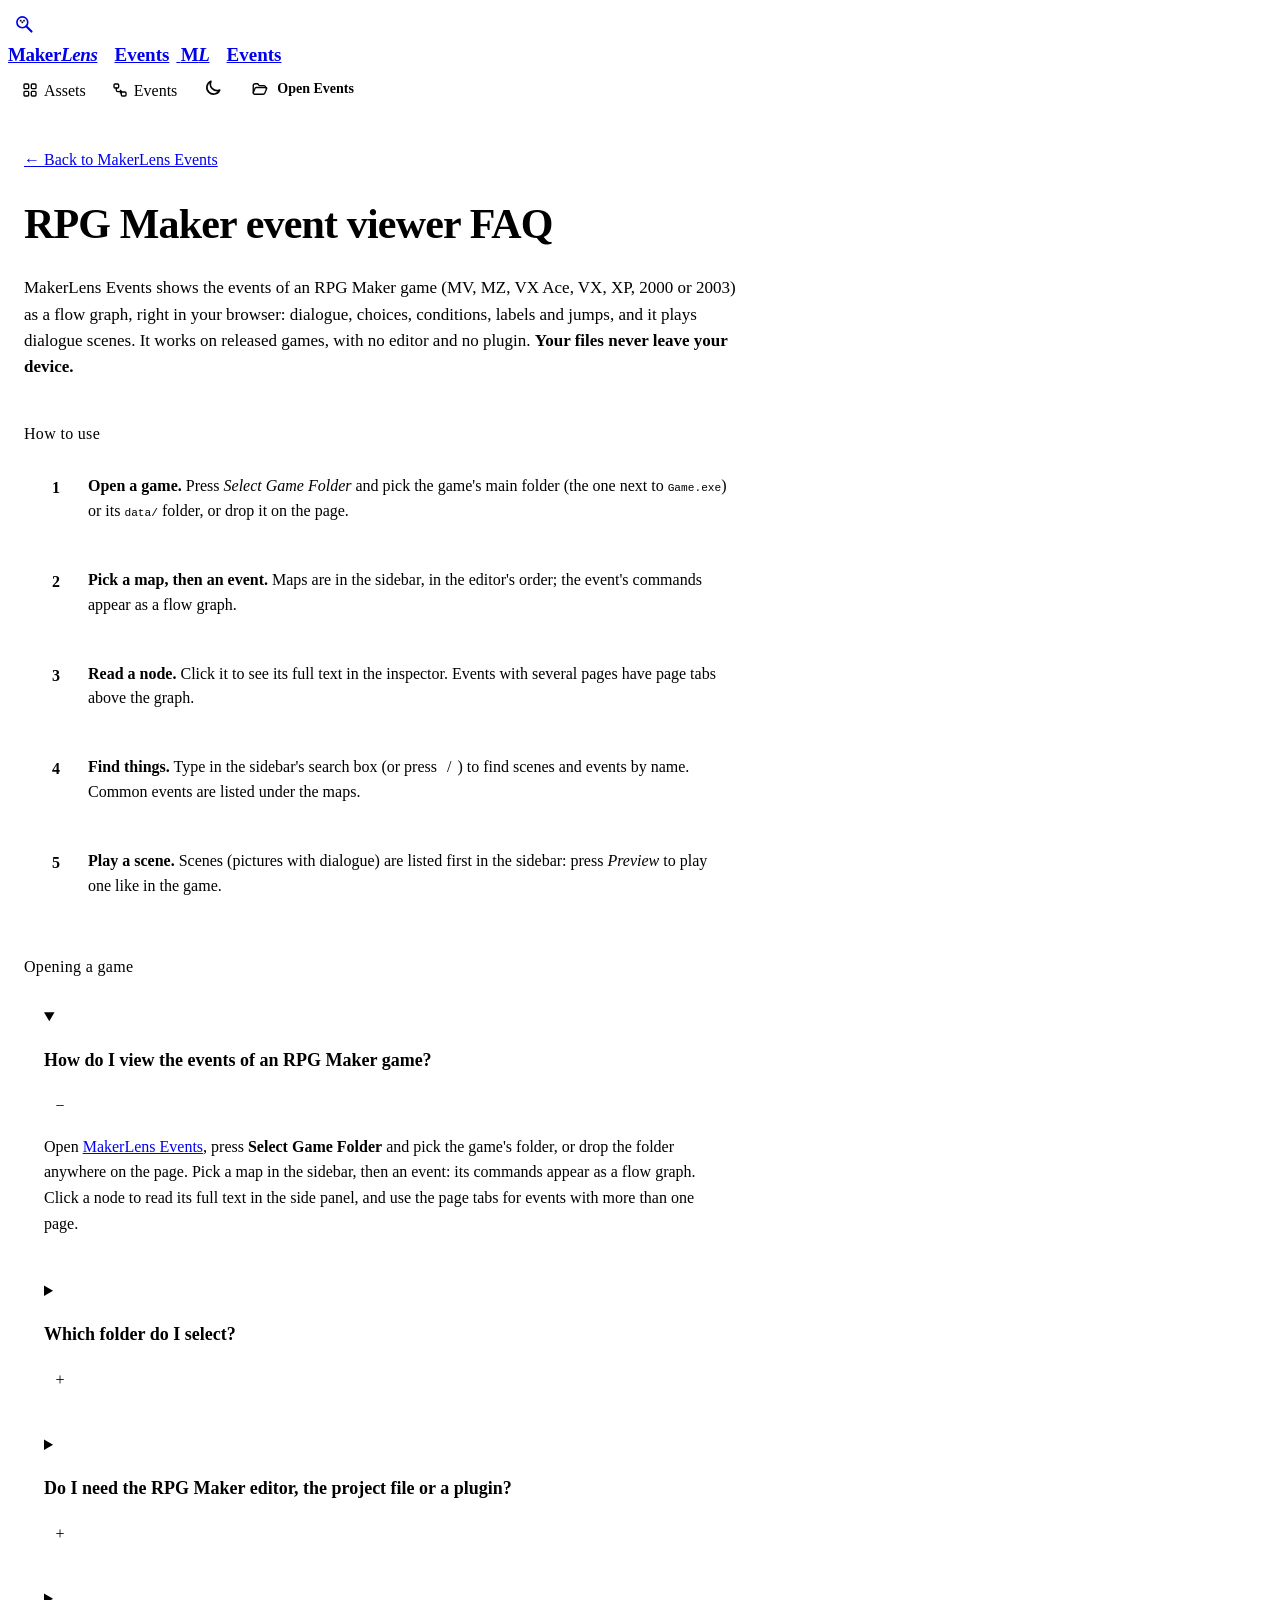
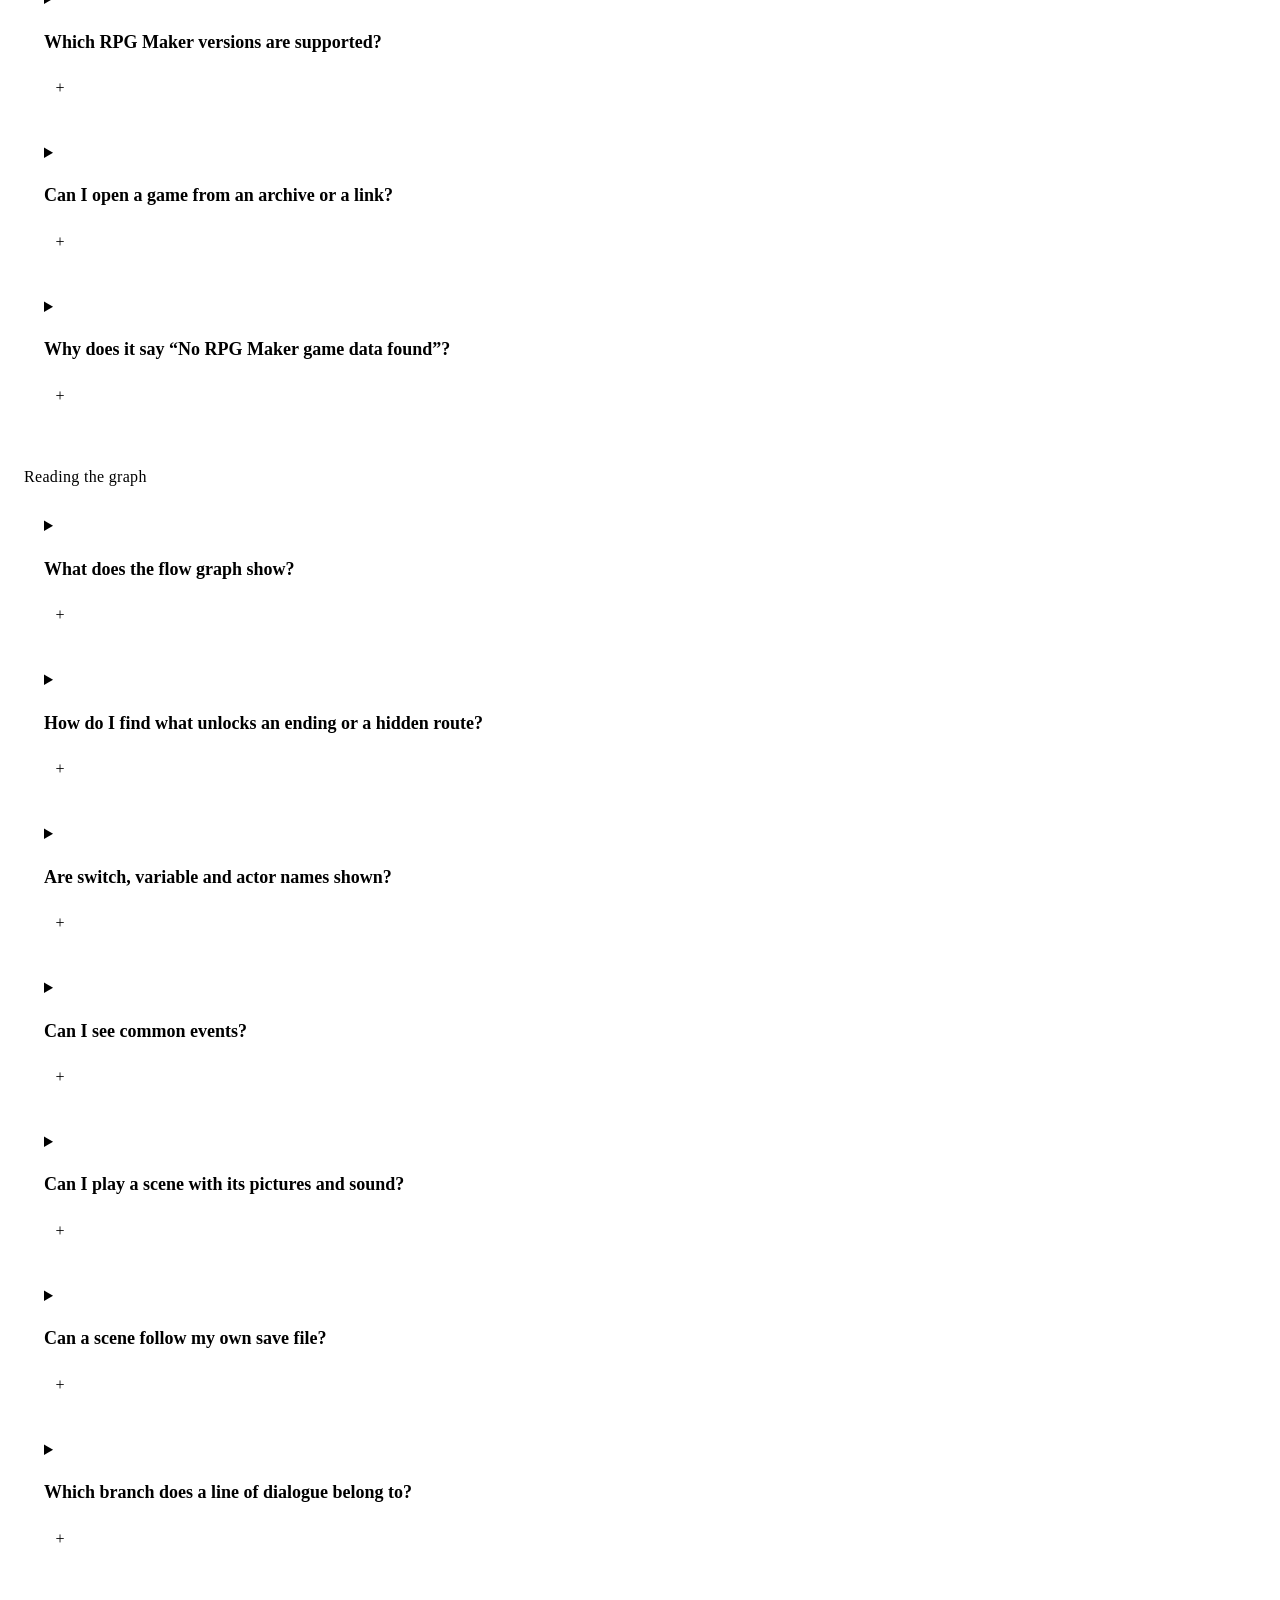
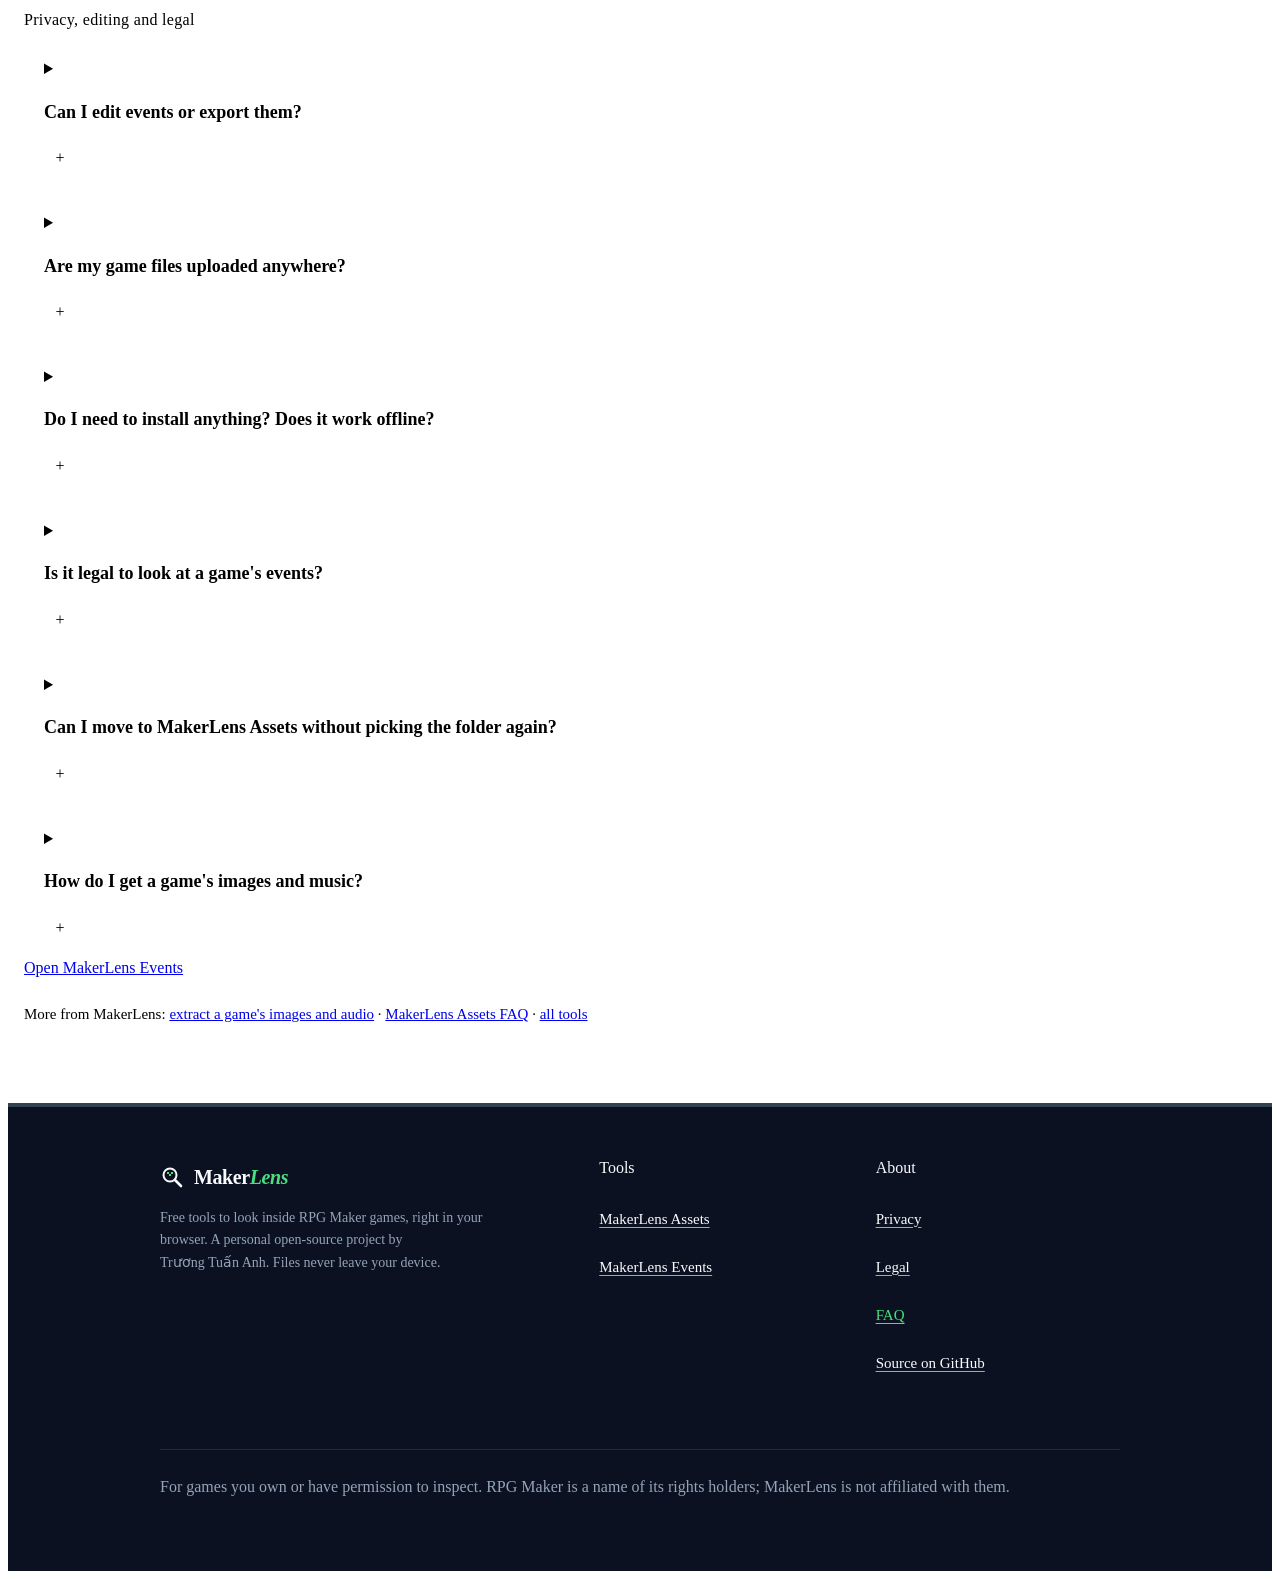
==== commit 8781ff7c: "docs(faq): add archive/link and Assets switch answers Co-Authored-By: Claude Sonnet 5.5 <noreply@ant" ====
--- a/faq.html
+++ b/faq.html
@@ -32,13 +32,6 @@
 {
   "@context": "https://schema.org",
   "@type": "FAQPage",
-  "@id": "https://makerlens.kokoroou.workers.dev/events/faq.html#faq",
-  "isPartOf": {
-    "@id": "https://makerlens.kokoroou.workers.dev/#website"
-  },
-  "about": {
-    "@id": "https://makerlens.kokoroou.workers.dev/events/#app"
-  },
   "mainEntity": [
     {
       "@type": "Question",
@@ -74,6 +67,14 @@
     },
     {
       "@type": "Question",
+      "name": "Can I open a game from an archive or a link?",
+      "acceptedAnswer": {
+        "@type": "Answer",
+        "text": "Yes. View another way on the start screen offers an archive (Game.rgss3a, .rgss2a or .rgssad picked on its own), a game link and data files picked one by one. A game link comes from the game itself (⚙ → Share → MakerLens link). Its token sits after the #, so no server receives it, and only https://*.workers.dev addresses are accepted."
+      }
+    },
+    {
+      "@type": "Question",
       "name": "Why does it say “No RPG Maker game data found”?",
       "acceptedAnswer": {
         "@type": "Answer",
@@ -166,6 +167,14 @@
       "acceptedAnswer": {
         "@type": "Answer",
         "text": "MakerLens Events only reads files that are already on your computer and changes nothing. It is meant for your own games, or games you have permission to study, for example to write a guide or a translation. Reusing a game's story or text elsewhere may need the rights holder's permission, so check the game's terms."
+      }
+    },
+    {
+      "@type": "Question",
+      "name": "Can I move to MakerLens Assets without picking the folder again?",
+      "acceptedAnswer": {
+        "@type": "Answer",
+        "text": "Yes. In Chrome or Edge, once a game folder or game link is open, the Assets | Events switch in the header opens the same game in MakerLens Assets. The folder stays on your device and is handed over inside the browser. Firefox, Safari and files picked one by one cannot hand a folder over."
       }
     },
     {
@@ -279,6 +288,10 @@
       <p>RPG Maker MZ, MV, VX Ace, VX, XP and 2000 / 2003. MV and MZ keep events in plain JSON; VX Ace, VX and XP keep them in Ruby files (<code>.rvdata2</code>, <code>.rvdata</code>, <code>.rxdata</code>), usually packed in <code>Game.rgss3a</code>, <code>.rgss2a</code> or <code>.rgssad</code>: open the game folder and they are read from the archive in your browser. RPG Maker 2000 / 2003 keep them in <code>RPG_RT.ldb</code>, <code>RPG_RT.lmt</code> and <code>Map####.lmu</code> in the game folder itself; their Japanese (Shift-JIS) or Western text is recognised, and scene previews take pictures from <code>Picture/</code> and sound from <code>Music/</code> and <code>Sound/</code>. For the images and audio of every version, use <a href="../assets/">MakerLens Assets</a>.</p>
     </details>
     <details>
+      <summary><h3>Can I open a game from an archive or a link?</h3></summary>
+      <p>Yes. <strong>View another way</strong> on the start screen offers an <strong>archive</strong> (<code>Game.rgss3a</code>, <code>.rgss2a</code> or <code>.rgssad</code> picked on its own), a <strong>game link</strong> and <strong>data files</strong> picked one by one. A game link comes from the game itself (⚙ → Share → MakerLens link). Its token sits after the <code>#</code>, so no server receives it, and only <code>https://*.workers.dev</code> addresses are accepted.</p>
+    </details>
+    <details>
       <summary><h3>Why does it say “No RPG Maker game data found”?</h3></summary>
       <p>It found no <code>data/</code> folder and no <code>Map###.json</code> file in what you selected. Select the game's root folder (the one with <code>Game.exe</code>) or its <code>data/</code> folder, not <code>img/</code> or <code>audio/</code>. Some released games pack all their files into the <code>.exe</code> or encrypt <code>data/</code> with a plugin; MakerLens Events cannot read those.</p>
     </details>
@@ -331,6 +344,10 @@
     <details>
       <summary><h3>Is it legal to look at a game's events?</h3></summary>
       <p>MakerLens Events only reads files that are already on your computer and changes nothing. It is meant for your own games, or games you have permission to study, for example to write a guide or a translation. Reusing a game's story or text elsewhere may need the rights holder's permission, so check the game's terms.</p>
+    </details>
+    <details>
+      <summary><h3>Can I move to MakerLens Assets without picking the folder again?</h3></summary>
+      <p>Yes. In Chrome or Edge, once a game folder or game link is open, the <strong>Assets | Events</strong> switch in the header opens the same game in <a href="../assets/">MakerLens Assets</a>. The folder stays on your device and is handed over inside the browser. Firefox, Safari and files picked one by one cannot hand a folder over.</p>
     </details>
     <details>
       <summary><h3>How do I get a game's images and music?</h3></summary>
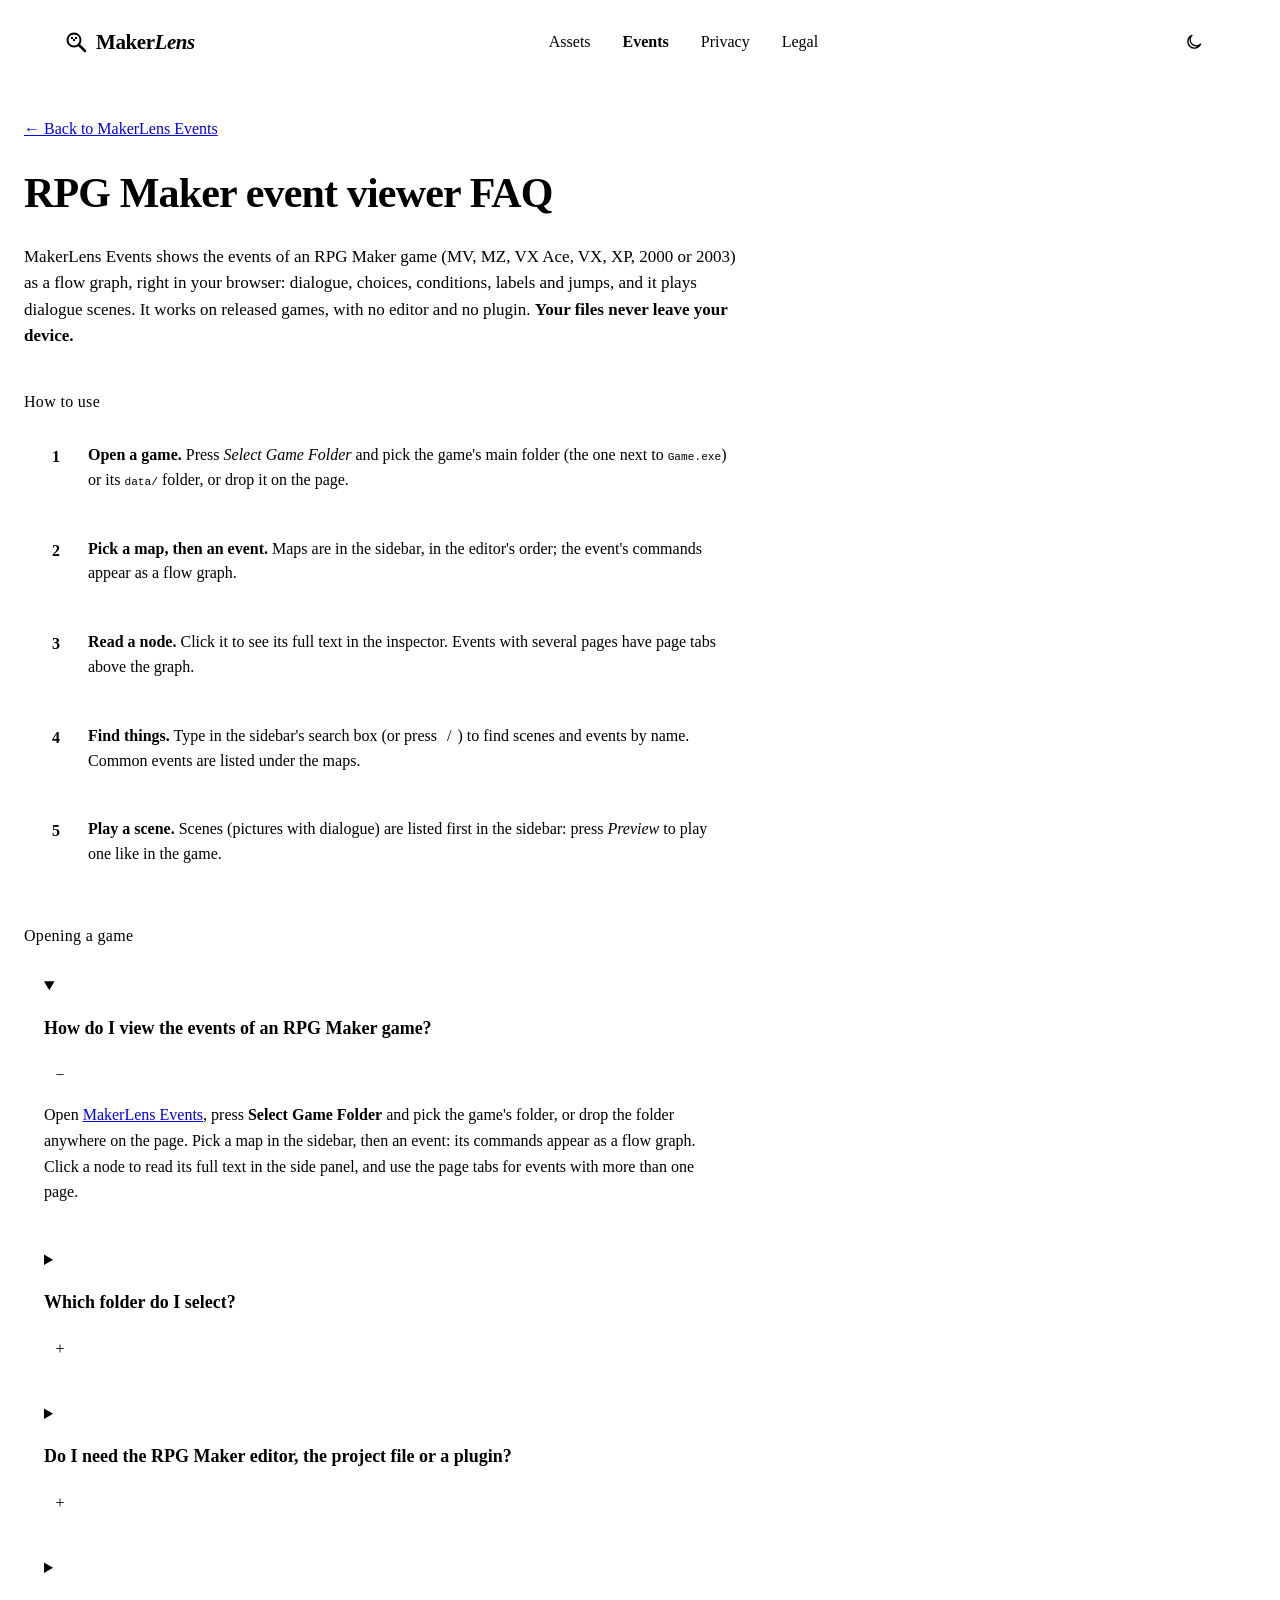
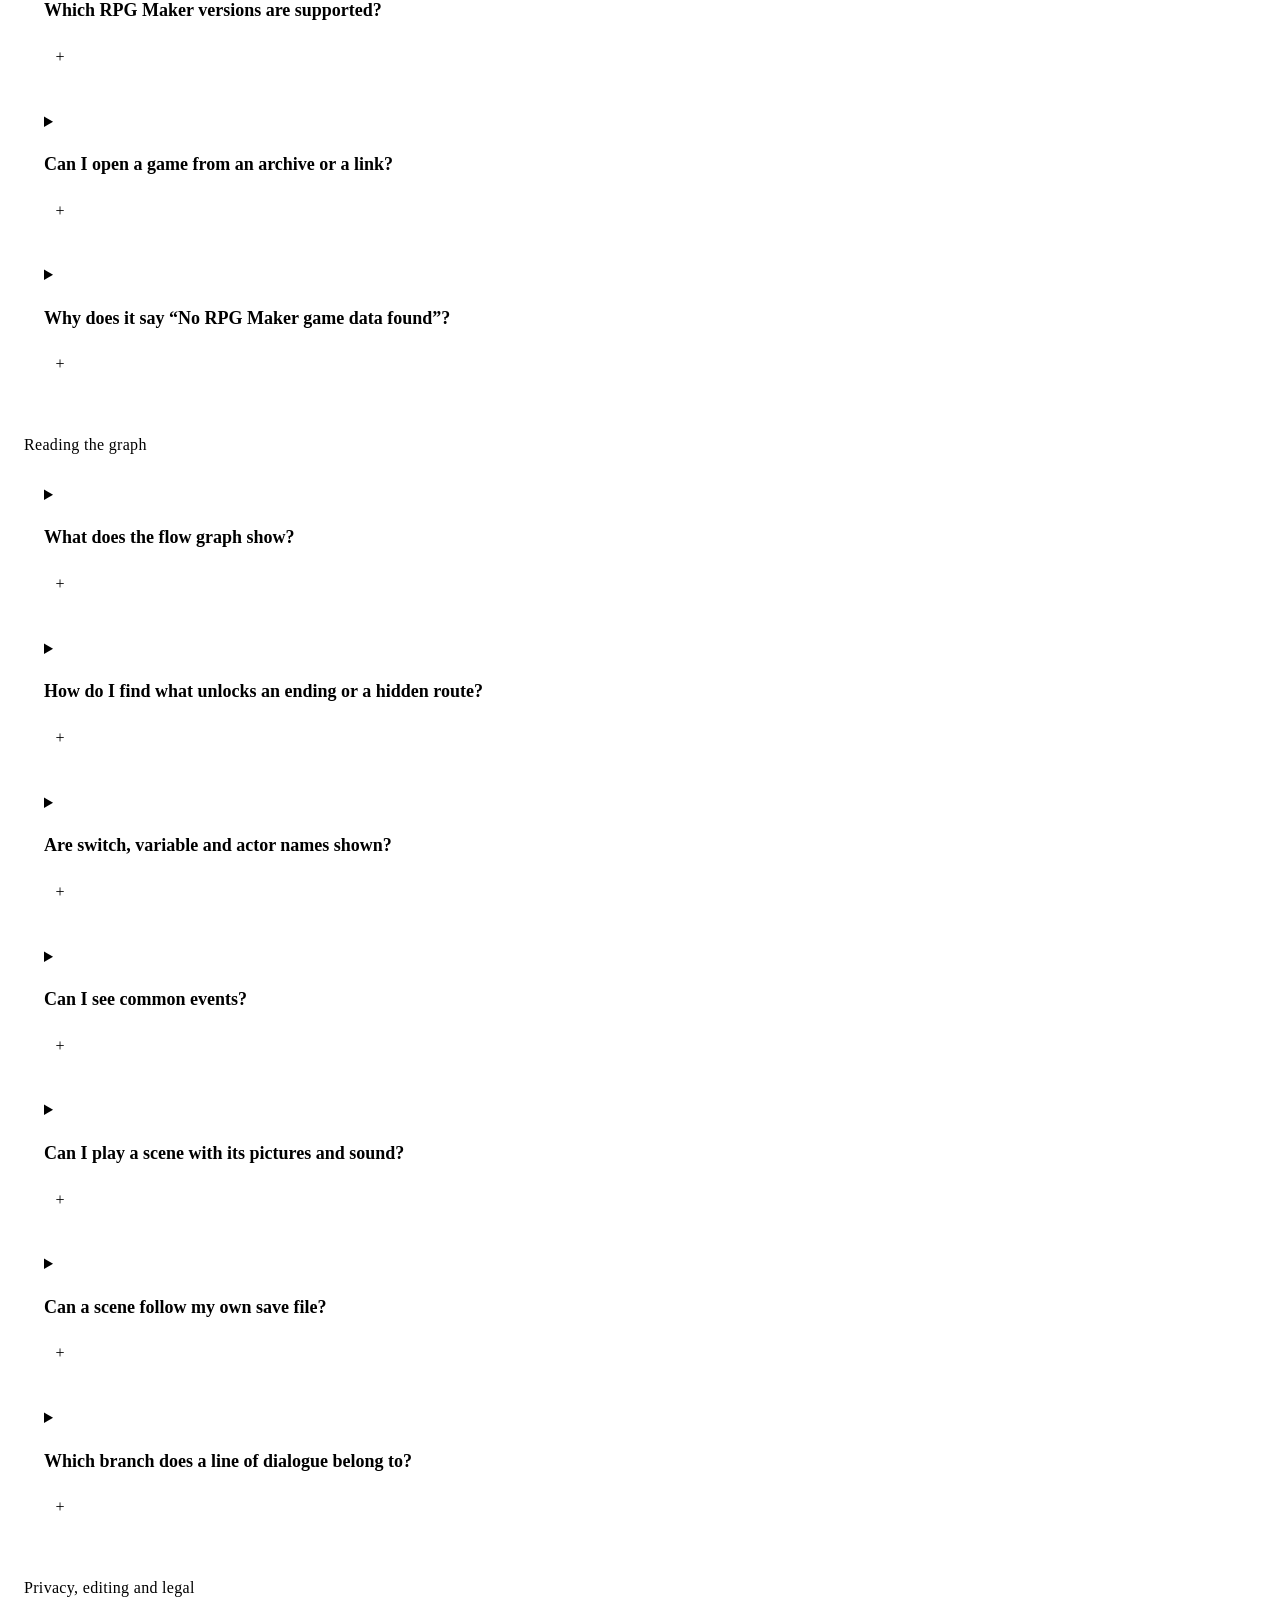
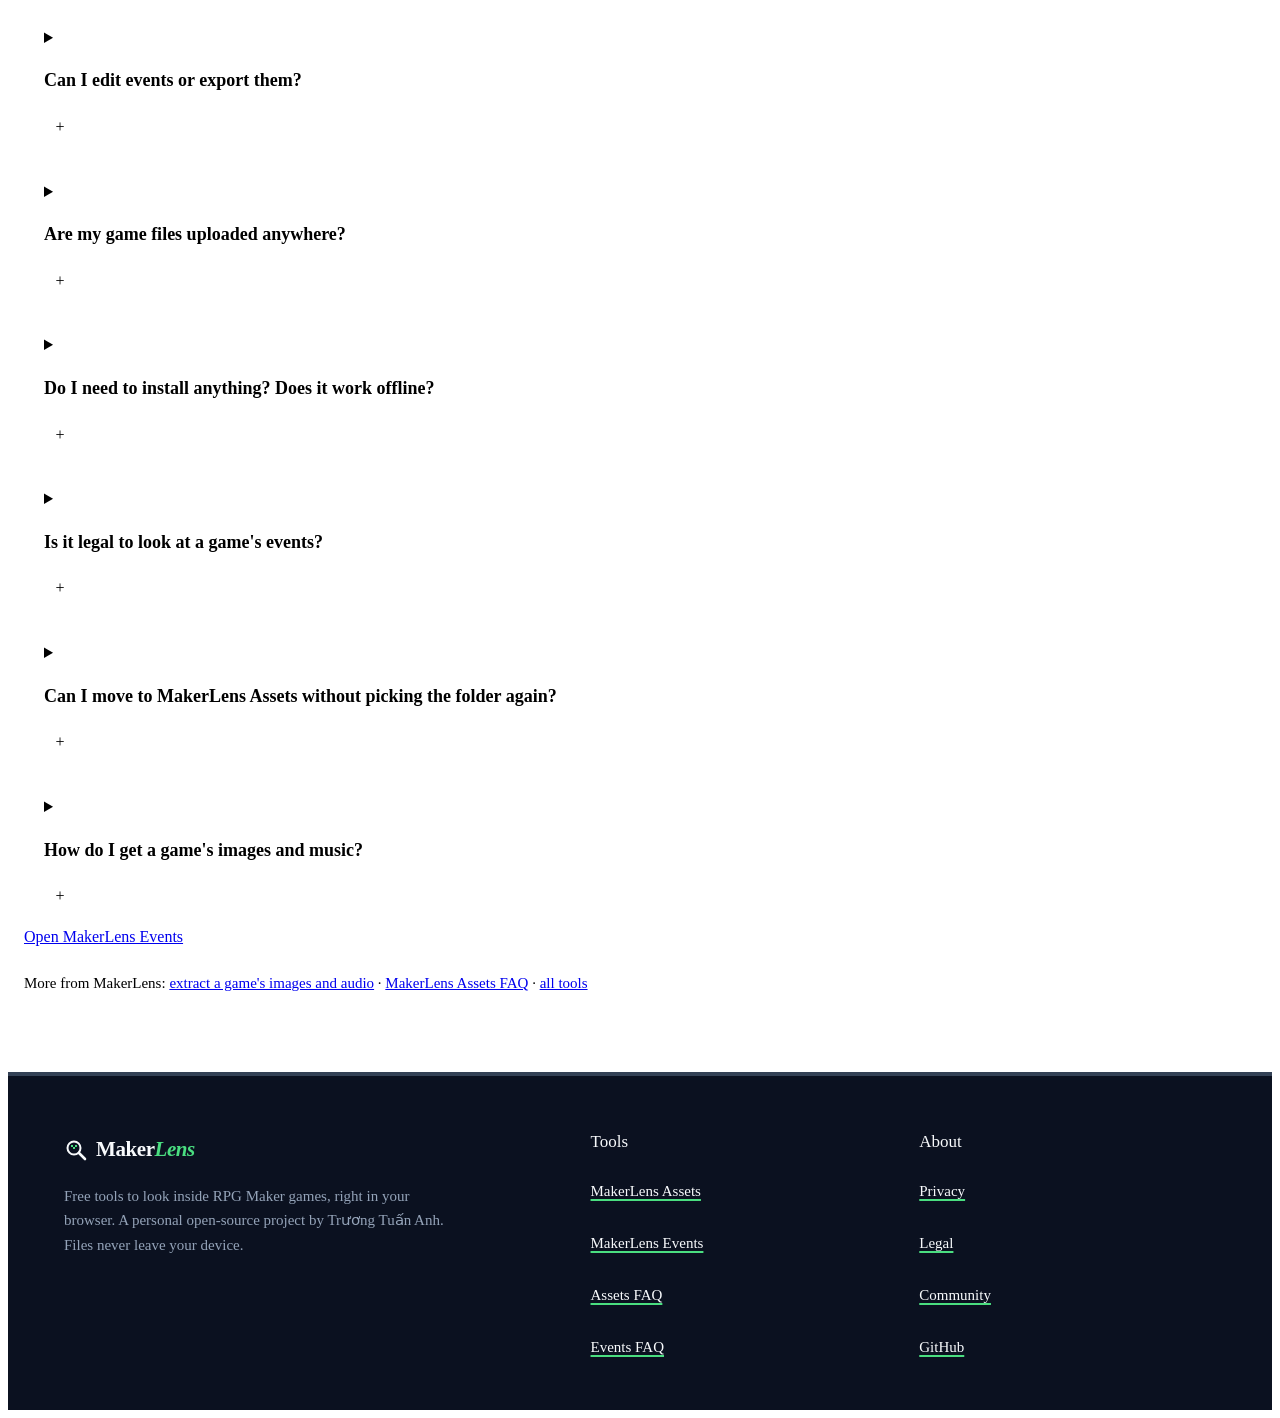
==== commit 0a452b21: "feat(faq): use the MakerLens family header and footer Co-Authored-By: Claude Sonnet 5.5 <noreply@ant" ====
--- a/faq.html
+++ b/faq.html
@@ -222,6 +222,7 @@
 <link rel="stylesheet" href="css/switch.css">
 <link rel="stylesheet" href="css/lens.css">
 <link rel="stylesheet" href="css/lens-events.css">
+<link rel="stylesheet" href="css/family-chrome.css">
 <script src="js/theme-init.js"></script>
 <script src="js/faq.js" defer></script>
 </head>
@@ -235,24 +236,11 @@
 </svg>
 
 <!-- New look only (hidden without js/lens-gate.js): header, how-to and footer -->
-<header id="header" class="lens-only">
-  <a id="logo" href="../" title="MakerLens home" aria-label="MakerLens Events, go to the MakerLens home page">
-    <span class="logo-mark"><svg class="lens-only" width="20" height="20" viewBox="0 0 24 24" aria-hidden="true"><circle cx="10" cy="10" r="6.5" fill="none" stroke="currentColor" stroke-width="2"/><path d="M15 15l6 6" fill="none" stroke="currentColor" stroke-width="2.6" stroke-linecap="round"/><rect class="lp" x="7" y="7" width="2" height="2"/><rect class="lp" x="9" y="9" width="2" height="2"/><rect class="lp" x="11" y="7" width="2" height="2"/></svg></span>
-    <span class="logo-full">Maker<span>Lens</span><em class="logo-sub">Events</em></span>
-    <span class="logo-abbr">M<span>L</span><em class="logo-sub">Events</em></span>
-  </a>
-  <div id="header-right">
-    <div class="tool-switch" role="group" aria-label="MakerLens tools">
-      <a class="ts-seg" href="../assets/" title="MakerLens Assets" aria-label="MakerLens Assets"><svg width="16" height="16" aria-hidden="true"><use href="#i-grid"/></svg><span>Assets</span></a>
-      <a class="ts-seg" href="./" aria-current="page"><svg width="16" height="16" aria-hidden="true"><use href="#i-flow"/></svg><span>Events</span></a>
-    </div>
-    <button class="btn-icon" id="theme-toggle" type="button" title="Toggle theme" aria-label="Toggle theme">
-      <svg class="icon-sun" width="20" height="20" aria-hidden="true"><use href="#i-sun"/></svg>
-      <svg class="icon-moon" width="20" height="20" aria-hidden="true"><use href="#i-moon"/></svg>
-    </button>
-    <a class="btn-primary" id="open-btn" href="./" aria-label="Open MakerLens Events"><svg width="18" height="18" aria-hidden="true"><use href="#i-folder"/></svg><span class="btn-label">Open Events</span></a>
-  </div>
-</header>
+<header class="top lens-only"><div class="wrap bar">
+  <a class="brand" href="https://makerlens.kokoroou.workers.dev/" translate="no" aria-label="MakerLens home"><svg class="mark" viewBox="0 0 24 24" width="24" height="24" aria-hidden="true"><circle cx="10" cy="10" r="6.5" fill="none" stroke="currentColor" stroke-width="2"/><path d="M15 15l6 6" stroke="currentColor" stroke-width="2.6" stroke-linecap="round"/><rect class="lp" x="7" y="7" width="2" height="2"/><rect class="lp" x="9" y="9" width="2" height="2"/><rect class="lp" x="11" y="7" width="2" height="2"/></svg><span>Maker<b>Lens</b></span></a>
+  <nav aria-label="Main"><a href="https://makerlens.kokoroou.workers.dev/assets/">Assets</a><a href="./" aria-current="page">Events</a><a href="https://makerlens.kokoroou.workers.dev/privacy.html">Privacy</a><a href="https://makerlens.kokoroou.workers.dev/legal.html">Legal</a></nav>
+  <button class="theme-btn" type="button" id="theme-toggle" aria-label="Switch theme" title="Switch theme"><svg class="i-sun" width="20" height="20" viewBox="0 0 24 24" fill="none" stroke="currentColor" stroke-width="1.6" stroke-linecap="round" stroke-linejoin="round" aria-hidden="true"><circle cx="12" cy="12" r="4"/><path d="M12 3v2M12 19v2M3 12h2M19 12h2M5.6 5.6L7 7M17 17l1.4 1.4M5.6 18.4L7 17M17 7l1.4-1.4"/></svg><svg class="i-moon" width="20" height="20" viewBox="0 0 24 24" fill="none" stroke="currentColor" stroke-width="1.6" stroke-linecap="round" stroke-linejoin="round" aria-hidden="true"><path d="M20 14.5A8 8 0 1 1 9.5 4a6.5 6.5 0 0 0 10.5 10.5z"/></svg></button>
+</div></header>
 <main>
   <a class="back" href="./">← Back to MakerLens Events</a>
   <h1>RPG Maker event viewer FAQ</h1>
@@ -359,17 +347,12 @@
   <p class="more">More from MakerLens: <a href="../assets/">extract a game's images and audio</a> · <a href="../assets/faq.html">MakerLens Assets FAQ</a> · <a href="../">all tools</a></p>
 </main>
 
-<footer class="site-foot lens-only">
-  <div class="foot-wrap">
-    <div class="foot-brand">
-      <a class="foot-logo" href="../" translate="no"><svg class="lens-only" width="24" height="24" viewBox="0 0 24 24" aria-hidden="true"><circle cx="10" cy="10" r="6.5" fill="none" stroke="currentColor" stroke-width="2"/><path d="M15 15l6 6" fill="none" stroke="currentColor" stroke-width="2.6" stroke-linecap="round"/><rect class="lp" x="7" y="7" width="2" height="2"/><rect class="lp" x="9" y="9" width="2" height="2"/><rect class="lp" x="11" y="7" width="2" height="2"/></svg><span>Maker<b>Lens</b></span></a>
-      <p>Free tools to look inside RPG Maker games, right in your browser. A personal open-source project by Trương&nbsp;Tuấn&nbsp;Anh. Files never leave your device.</p>
-    </div>
-    <nav aria-label="Tools"><h2>Tools</h2><ul><li><a href="../assets/">MakerLens Assets</a></li><li><a href="./">MakerLens Events</a></li></ul></nav>
-    <nav aria-label="About"><h2>About</h2><ul><li><a href="https://makerlens.kokoroou.workers.dev/privacy.html">Privacy</a></li><li><a href="https://makerlens.kokoroou.workers.dev/legal.html">Legal</a></li><li><a href="faq.html" aria-current="page">FAQ</a></li><li><a href="https://github.com/Kokoroou/rpgmaker-events-viewer">Source on GitHub</a></li></ul></nav>
-    <p class="fine">For games you own or have permission to inspect. RPG&nbsp;Maker is a name of its rights holders; MakerLens is not affiliated with them.</p>
-  </div>
-</footer>
+<footer class="foot lens-only"><div class="wrap">
+  <div class="foot-brand"><a class="brand" href="https://makerlens.kokoroou.workers.dev/" translate="no"><svg class="mark" viewBox="0 0 24 24" width="24" height="24" aria-hidden="true"><circle cx="10" cy="10" r="6.5" fill="none" stroke="currentColor" stroke-width="2"/><path d="M15 15l6 6" stroke="currentColor" stroke-width="2.6" stroke-linecap="round"/><rect class="lp" x="7" y="7" width="2" height="2"/><rect class="lp" x="9" y="9" width="2" height="2"/><rect class="lp" x="11" y="7" width="2" height="2"/></svg><span>Maker<b>Lens</b></span></a>
+  <p>Free tools to look inside RPG Maker games, right in your browser. A personal open-source project by Trương&nbsp;Tuấn&nbsp;Anh. Files never leave your device.</p></div>
+  <nav aria-label="Tools"><h2>Tools</h2><ul><li><a href="https://makerlens.kokoroou.workers.dev/assets/">MakerLens Assets</a></li><li><a href="https://makerlens.kokoroou.workers.dev/events/">MakerLens Events</a></li><li><a href="https://makerlens.kokoroou.workers.dev/assets/faq.html">Assets FAQ</a></li><li><a href="https://makerlens.kokoroou.workers.dev/events/faq.html">Events FAQ</a></li></ul></nav>
+  <nav aria-label="About"><h2>About</h2><ul><li><a href="https://makerlens.kokoroou.workers.dev/privacy.html">Privacy</a></li><li><a href="https://makerlens.kokoroou.workers.dev/legal.html">Legal</a></li><li><a href="https://github.com/Kokoroou/makerlens/discussions" rel="noopener">Community</a></li><li><a href="https://github.com/Kokoroou/makerlens" rel="noopener">GitHub</a></li></ul></nav>
+</div></footer>
 <script src="js/analytics.js"></script>
 </body>
 </html>
--- a/css/family-chrome.css
+++ b/css/family-chrome.css
@@ -0,0 +1,63 @@
+/* The MakerLens family's header and footer for the static pages that live inside a tool
+   (faq.html). Same look as the home page, Privacy and Legal (Kokoroou/makerlens,
+   site/css/landing.css: .top / .foot): edit the two together. Every rule is gated by
+   :root[data-lens], like lens.css, so the legacy GitHub Pages copy is unchanged (the markup
+   also carries .lens-only). Verbatim copy in rpgmaker-events-viewer/css/. */
+:root[data-lens] {
+  --chrome-serif: Charter, "Bitstream Charter", "Iowan Old Style", "Palatino Linotype", Palatino, Cambria, Georgia, serif;
+}
+:root[data-lens] .top, :root[data-lens] .top *, :root[data-lens] .foot, :root[data-lens] .foot * { box-sizing: border-box; }
+:root[data-lens] .top { display: block; background: var(--bg); border-bottom: 2px solid var(--t); position: relative; z-index: 5; }
+:root[data-lens] .top a, :root[data-lens] .foot a { text-decoration-color: var(--a); text-decoration-thickness: 2px; text-underline-offset: 3px; }
+:root[data-lens] .wrap { width: 100%; max-width: 1200px; margin: 0 auto; padding: 0 24px; }
+:root[data-lens] .bar { display: flex; align-items: center; justify-content: space-between; gap: 24px; min-height: 68px; }
+:root[data-lens] .brand { display: inline-flex; align-items: center; gap: 8px; min-height: 44px; text-decoration: none; font: 700 21px/1 var(--chrome-serif); letter-spacing: -.02em; color: var(--t); }
+:root[data-lens] .brand b { font-weight: 700; font-style: italic; color: var(--a); }
+:root[data-lens] .brand:hover { color: var(--t); }
+:root[data-lens] .brand:hover b { color: var(--a); }
+:root[data-lens] .top .mark, :root[data-lens] .foot .mark { display: block; color: currentColor; }
+:root[data-lens] .top .lp { fill: var(--a); }
+:root[data-lens] .top nav { display: flex; gap: 8px; }
+:root[data-lens] .top nav a { display: inline-flex; align-items: center; min-height: 44px; padding: 0 12px; font: 400 14px/1 var(--mono); text-decoration: none; color: var(--t2); border-radius: 0; }
+:root[data-lens] .top nav a:hover { background: var(--s3); color: var(--t); }
+:root[data-lens] .top nav a[aria-current="page"] { color: var(--t); font-weight: 700; box-shadow: inset 0 -4px 0 var(--a-bg); }
+:root[data-lens] .theme-btn { display: inline-grid; place-items: center; width: 44px; height: 44px; flex: none; padding: 0; border-radius: 50%; border: 2px solid var(--t); background: transparent; color: var(--t); cursor: pointer; }
+:root[data-lens] .theme-btn:hover { color: var(--a); border-color: var(--a); }
+:root[data-lens] .theme-btn svg { display: block; }
+:root[data-lens] .theme-btn .i-sun { display: none; }
+@media (prefers-color-scheme: dark) {
+  :root[data-lens]:not([data-theme="light"]) .theme-btn .i-sun { display: block; }
+  :root[data-lens]:not([data-theme="light"]) .theme-btn .i-moon { display: none; }
+}
+:root[data-lens][data-theme="dark"] .theme-btn .i-sun { display: block; }
+:root[data-lens][data-theme="dark"] .theme-btn .i-moon { display: none; }
+
+:root[data-lens] .foot { display: block; background: #0b1120; color: #f8fafc; border-top: 4px solid #334155; padding: 52px 0 40px; margin: 0; font: 400 17px/1.65 var(--chrome-serif); }
+:root[data-lens] .foot .wrap { display: grid; grid-template-columns: minmax(0, 5fr) minmax(0, 3fr) minmax(0, 3fr); gap: 32px; align-items: start; }
+:root[data-lens] .foot .brand, :root[data-lens] .foot a { color: #f8fafc; }
+:root[data-lens] .foot .brand b { color: #4ade80; }
+:root[data-lens] .foot .lp { fill: #4ade80; }
+:root[data-lens] .foot a { text-decoration-color: #4ade80; }
+:root[data-lens] .foot a:hover { color: #4ade80; }
+:root[data-lens] .foot a:focus-visible { outline: 2px solid #4ade80; outline-offset: 3px; border-radius: 4px; }
+:root[data-lens] .foot h2 { font: 700 14px/1 var(--mono); margin: 0 0 14px; padding: 0; border: 0; color: #f8fafc; letter-spacing: 0; }
+:root[data-lens] .foot-brand p { margin: 12px 0 0; font-size: 15px; color: #94a3b8; max-width: 24rem; }
+:root[data-lens] .foot ul { list-style: none; margin: 0; padding: 0; display: grid; gap: 8px; font-size: 15px; }
+:root[data-lens] .foot li { color: #f8fafc; }
+:root[data-lens] .foot li a { display: inline-flex; min-height: 44px; min-width: 44px; align-items: center; }
+
+@media (max-width: 1000px) {
+  :root[data-lens] .foot .wrap { grid-template-columns: minmax(0, 1fr) minmax(0, 1fr); }
+  :root[data-lens] .foot-brand { grid-column: 1 / -1; }
+}
+@media (max-width: 640px) {
+  :root[data-lens] .wrap { padding: 0 16px; }
+  :root[data-lens] .bar { flex-wrap: wrap; gap: 8px 12px; min-height: 0; padding-top: 8px; padding-bottom: 8px; }
+  :root[data-lens] .bar .theme-btn { margin-left: auto; }
+  :root[data-lens] .top nav { order: 3; width: 100%; gap: 8px; margin: 0 -12px; }
+  :root[data-lens] .top nav a { flex: 1 1 0; justify-content: center; padding: 0 4px; }
+  :root[data-lens] .foot { padding: 28px 0 20px; }
+  :root[data-lens] .foot-brand p { margin-top: 8px; }
+  :root[data-lens] .foot h2 { margin-bottom: 4px; }
+  :root[data-lens] .foot .wrap { grid-template-columns: minmax(0, 1fr) minmax(0, 1fr); gap: 20px 16px; }
+}
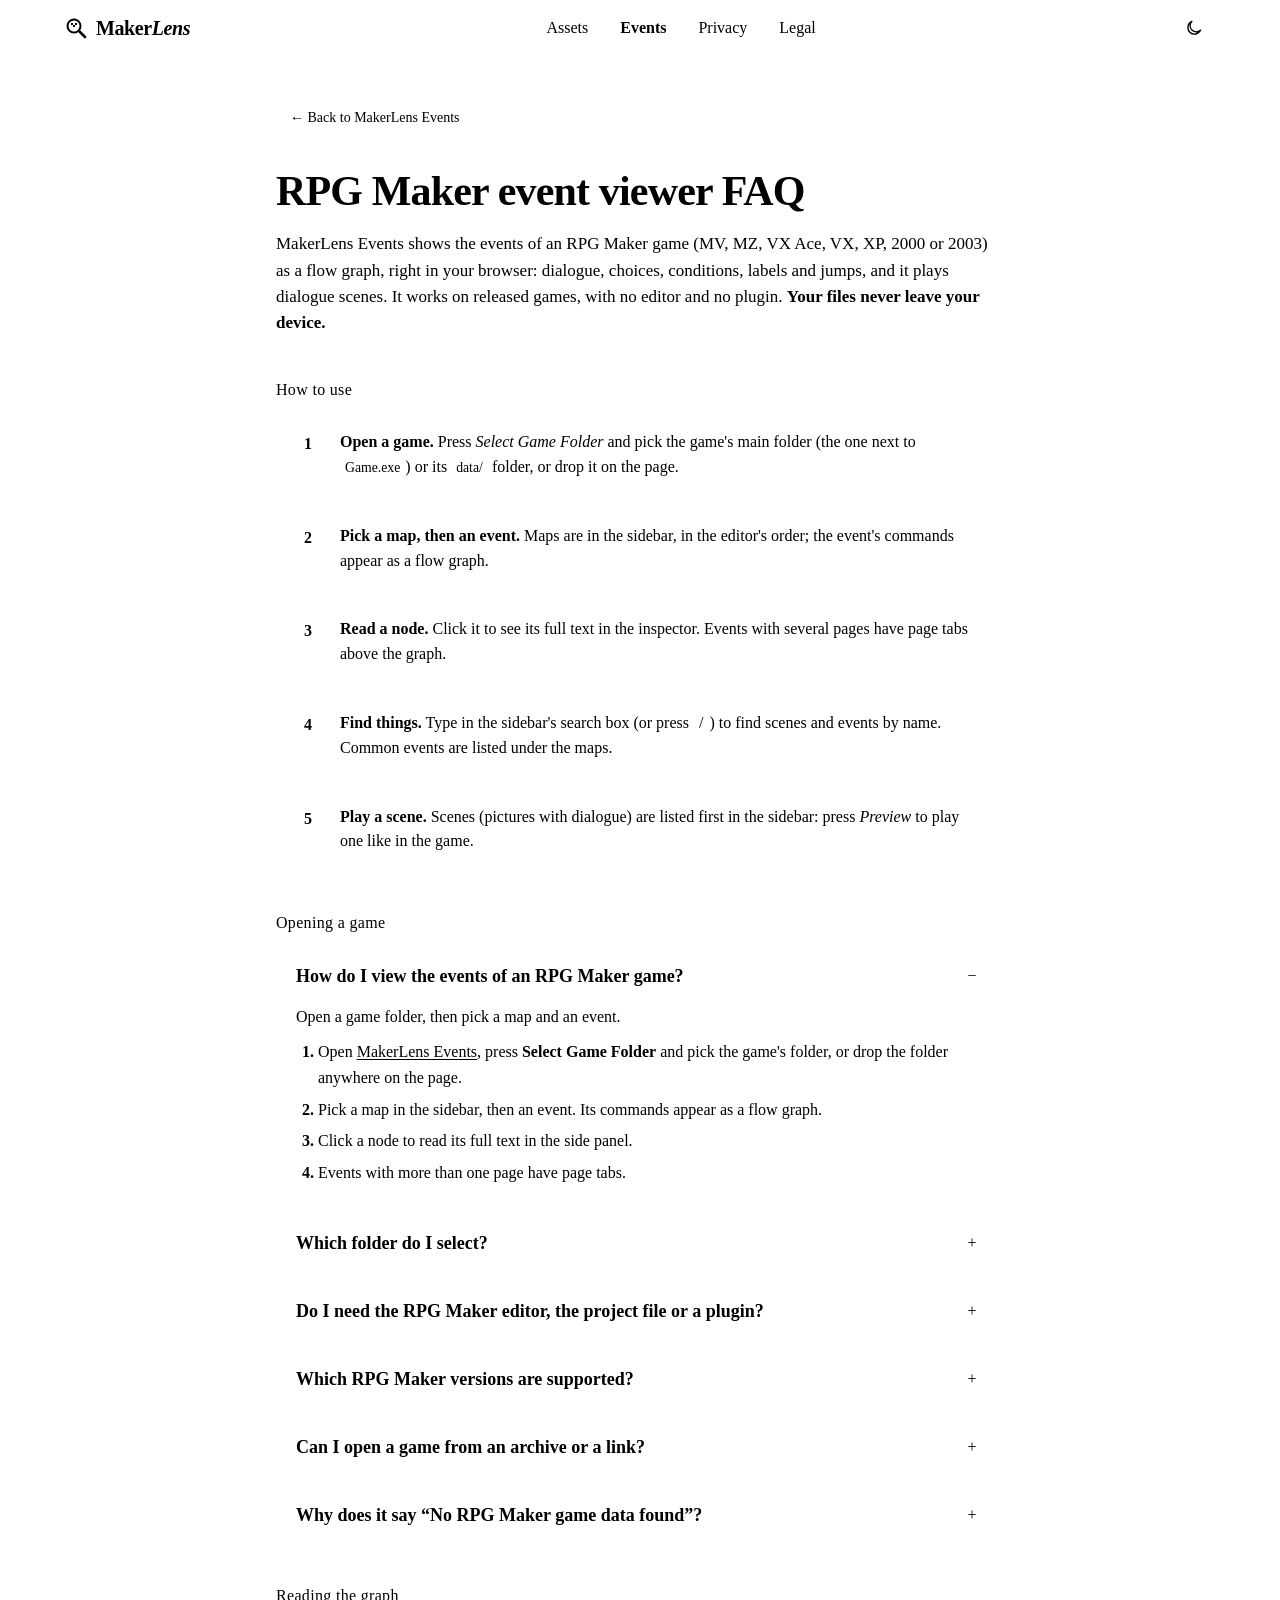
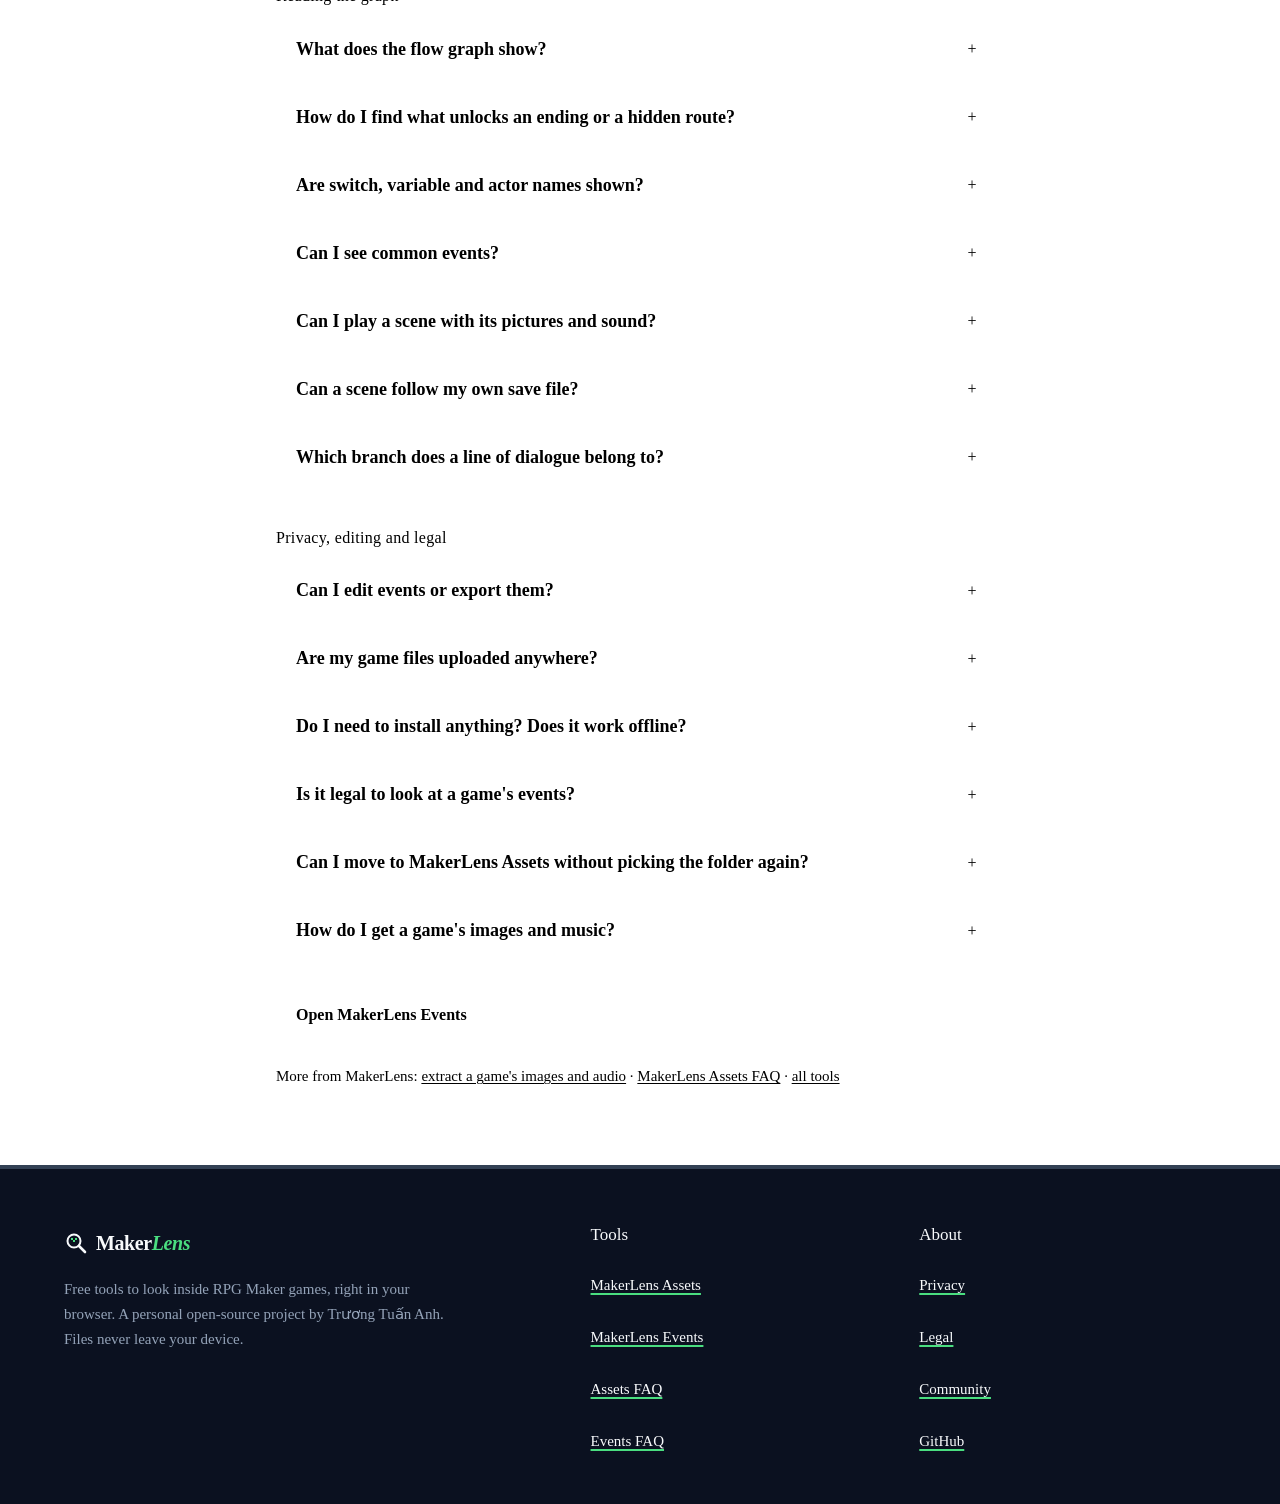
==== commit d657d78c: "feat(faq): shorter answers as lists; pinned compact family header Co-Authored-By: Claude Opus 5.5 <n" ====
--- a/faq.html
+++ b/faq.html
@@ -38,7 +38,7 @@
       "name": "How do I view the events of an RPG Maker game?",
       "acceptedAnswer": {
         "@type": "Answer",
-        "text": "Open MakerLens Events, press Select Game Folder and pick the game's folder, or drop the folder anywhere on the page. Pick a map in the sidebar, then an event: its commands appear as a flow graph. Click a node to read its full text in the side panel, and use the page tabs for events with more than one page."
+        "text": "Open a game folder, then pick a map and an event. Open MakerLens Events, press Select Game Folder and pick the game's folder, or drop the folder anywhere on the page. Pick a map in the sidebar, then an event. Its commands appear as a flow graph. Click a node to read its full text in the side panel. Events with more than one page have page tabs."
       }
     },
     {
@@ -46,7 +46,7 @@
       "name": "Which folder do I select?",
       "acceptedAnswer": {
         "@type": "Answer",
-        "text": "The game's root folder works, and so does its data/ folder on its own. MV games keep it in www/data/, MZ games in data/; MakerLens Events finds either. It reads MapInfos.json (the map tree), every Map###.json, CommonEvents.json, System.json (switch and variable names) and Actors.json. Images and audio are not needed."
+        "text": "The game's root folder, or its data/ folder on its own. MV games keep it in www/data/, MZ games in data/. MakerLens Events finds either. It reads MapInfos.json (the map tree), every Map###.json, CommonEvents.json, System.json (switch and variable names) and Actors.json. Images and audio are not needed."
       }
     },
     {
@@ -54,7 +54,7 @@
       "name": "Do I need the RPG Maker editor, the project file or a plugin?",
       "acceptedAnswer": {
         "@type": "Answer",
-        "text": "No. It reads a released game as it is shipped, so you don't need to own RPG Maker, open the project or start a playtest. That is the difference from node editors and debugger plugins, which run inside the game or the editor. Nothing is installed into the game, and the game is never changed."
+        "text": "No. It reads a released game as it is shipped. You do not need to own RPG Maker, open the project or start a playtest. Node editors and debugger plugins run inside the game or the editor; this does not. Nothing is installed into the game, and the game is never changed."
       }
     },
     {
@@ -62,7 +62,7 @@
       "name": "Which RPG Maker versions are supported?",
       "acceptedAnswer": {
         "@type": "Answer",
-        "text": "RPG Maker MZ, MV, VX Ace, VX, XP and 2000 / 2003. MV and MZ keep events in plain JSON; VX Ace, VX and XP keep them in Ruby files (.rvdata2, .rvdata, .rxdata), usually packed in Game.rgss3a, .rgss2a or .rgssad: open the game folder and they are read from the archive in your browser. RPG Maker 2000 / 2003 keep them in RPG_RT.ldb, RPG_RT.lmt and Map####.lmu in the game folder itself; their Japanese (Shift-JIS) or Western text is recognised, and scene previews take pictures from Picture/ and sound from Music/ and Sound/. For the images and audio of every version, use MakerLens Assets."
+        "text": "RPG Maker MZ, MV, VX Ace, VX, XP and 2000 / 2003. MV and MZ keep events in plain JSON. VX Ace, VX and XP keep them in Ruby files (.rvdata2, .rvdata, .rxdata), usually packed in Game.rgss3a, .rgss2a or .rgssad. Open the game folder and they are read from the archive in your browser. 2000 / 2003 keep them in RPG_RT.ldb, RPG_RT.lmt and Map####.lmu in the game folder itself. Their Japanese (Shift-JIS) or Western text is recognised, and scene previews take pictures from Picture/ and sound from Music/ and Sound/. For the images and audio of every version, use MakerLens Assets."
       }
     },
     {
@@ -70,7 +70,7 @@
       "name": "Can I open a game from an archive or a link?",
       "acceptedAnswer": {
         "@type": "Answer",
-        "text": "Yes. View another way on the start screen offers an archive (Game.rgss3a, .rgss2a or .rgssad picked on its own), a game link and data files picked one by one. A game link comes from the game itself (⚙ → Share → MakerLens link). Its token sits after the #, so no server receives it, and only https://*.workers.dev addresses are accepted."
+        "text": "Yes, with View another way on the start screen. It offers three options. Archive: Game.rgss3a, .rgss2a or .rgssad, picked on its own. Game link: it comes from the game itself (⚙ → Share → MakerLens link). Its token sits after the #, so no server receives it. Only https://*.workers.dev addresses are accepted. Data files: picked one by one."
       }
     },
     {
@@ -78,7 +78,7 @@
       "name": "Why does it say “No RPG Maker game data found”?",
       "acceptedAnswer": {
         "@type": "Answer",
-        "text": "It found no data/ folder and no Map###.json file in what you selected. Select the game's root folder (the one with Game.exe) or its data/ folder, not img/ or audio/. Some released games pack all their files into the .exe or encrypt data/ with a plugin; MakerLens Events cannot read those."
+        "text": "It found no data/ folder and no Map###.json file in what you selected. Select the game's root folder (the one with Game.exe) or its data/ folder, not img/ or audio/. Some released games pack all their files into the .exe or encrypt data/ with a plugin. MakerLens Events cannot read those."
       }
     },
     {
@@ -86,7 +86,7 @@
       "name": "What does the flow graph show?",
       "acceptedAnswer": {
         "@type": "Answer",
-        "text": "Five kinds of node: dialogue (Show Text, with the speaker name in MZ), choices (Show Choices, one branch per option), conditions (Conditional Branch, with its Else branch), labels, and jumps to a label, drawn as dashed arrows. Other commands, such as Control Switches, Transfer Player, a Common Event call or a script, are not drawn yet."
+        "text": "Five kinds of node. Dialogue: Show Text, with the speaker name in MZ. Choices: Show Choices, one branch per option. Conditions: Conditional Branch, with its Else branch. Labels. Jumps to a label, drawn as dashed arrows. Not drawn yet: other commands, such as Control Switches, Transfer Player, a Common Event call or a script."
       }
     },
     {
@@ -94,7 +94,7 @@
       "name": "How do I find what unlocks an ending or a hidden route?",
       "acceptedAnswer": {
         "@type": "Answer",
-        "text": "Open the event that starts the ending and follow its condition nodes: each one names the switch, variable or actor it tests, such as If [Switch: Met the witch]. Then look for the event that leads into that branch. Note that the conditions on an event page's own settings (the editor's page conditions) are not shown yet; switch between the page tabs to compare pages."
+        "text": "Follow the condition nodes from the event that starts the ending. Open the event that starts the ending. Follow its condition nodes. Each one names the switch, variable or actor it tests, such as If [Switch: Met the witch]. Look for the event that leads into that branch. The conditions on an event page's own settings (the editor's page conditions) are not shown yet. Switch between the page tabs to compare pages."
       }
     },
     {
@@ -102,7 +102,7 @@
       "name": "Are switch, variable and actor names shown?",
       "acceptedAnswer": {
         "@type": "Answer",
-        "text": "Yes. Names come from the game's System.json and Actors.json, so a condition reads If [Variable: Gold found] rather than a bare number. In dialogue, the \\N[n] and \\V[n] text codes are replaced with the actor name and the variable name. A switch without a name shows its number instead, such as If [Switch #12]."
+        "text": "Yes. Names come from the game's System.json and Actors.json. A condition reads If [Variable: Gold found] rather than a bare number. In dialogue, the \\N[n] and \\V[n] text codes are replaced with the actor name and the variable name. A switch without a name shows its number instead, such as If [Switch #12]."
       }
     },
     {
@@ -110,7 +110,7 @@
       "name": "Can I see common events?",
       "acceptedAnswer": {
         "@type": "Answer",
-        "text": "Yes. Common events are listed below the maps in the sidebar and open as graphs the same way. Maps keep the tree and folder order of the editor, from MapInfos.json."
+        "text": "Yes. Common events are listed below the maps in the sidebar. They open as graphs the same way. Maps keep the tree and folder order of the editor, from MapInfos.json."
       }
     },
     {
@@ -118,7 +118,7 @@
       "name": "Can I play a scene with its pictures and sound?",
       "acceptedAnswer": {
         "@type": "Answer",
-        "text": "Yes. Scenes, the common events and event pages that show pictures together with dialogue, are listed under Scenes at the top of the sidebar; their Preview button (on the scene’s card in the event list, or in the toolbar once the graph is open) plays them on screen. The player dims the page and shows the scene at the game's screen size, line by line, with its pictures, picture animations, face graphics, music and sound effects. Messages type themselves out at a reading speed of 300 words a minute (click while a line is typing to show it whole); click or press → to continue, ← to go back, A for auto play, which leaves each line on screen for two more seconds once it is shown in full; choices are offered as buttons. At the end of a scene the next one in the Scenes list follows on, and going back from the first line opens the previous one (Shift+→ and Shift+← skip a whole scene). H or the eye button hides the dialogue so you can see the pictures; a click brings it back. When a picture depends on the hero's state, such as the outfit they wear, the player shows the game's starting state. Open the game's root folder (not data/) so the pictures and audio can be found: encrypted files are decrypted in memory, never saved or uploaded. Simple scripts that show or erase pictures or set variables are followed; other effects made by plugins or scripts are not played."
+        "text": "Yes. Press Preview on a scene. Find a scene Scenes are common events and event pages that show pictures together with dialogue. They are listed under Scenes at the top of the sidebar. The Preview button is on the scene's card in the event list, or in the toolbar once the graph is open. What you see The player dims the page and shows the scene at the game's screen size, line by line. Pictures, picture animations, face graphics, music and sound effects play with it. Messages type themselves out at 300 words a minute. Click while a line is typing to show it whole. Choices are offered as buttons. When a picture depends on the hero's state, such as the outfit they wear, the player shows the game's starting state. Controls Click or press → to continue; ← to go back. A turns on auto play, which leaves each line on screen for two more seconds once it is shown in full. H or the eye button hides the dialogue so you can see the pictures; a click brings it back. At the end of a scene the next one in the Scenes list follows on, and going back from the first line opens the previous one. Shift+→ and Shift+← skip a whole scene. Good to know Open the game's root folder (not data/) so the pictures and audio can be found. Encrypted files are decrypted in memory, never saved or uploaded. Simple scripts that show or erase pictures or set variables are followed. Other effects made by plugins or scripts are not played."
       }
     },
     {
@@ -126,7 +126,7 @@
       "name": "Can a scene follow my own save file?",
       "acceptedAnswer": {
         "@type": "Answer",
-        "text": "Yes. Press Use a save in the toolbar and pick a save of the open game: www/save/file1.rpgsave (MV), save/file1.rmmzsave (MZ), Save01.rvdata2 (VX Ace), Save1.rvdata (VX) or Save1.rxdata (XP). Scenes then start from that save's switches, variables, self switches, actor names and equipment, and party, so a condition takes the branch your game would take instead of a guess. The save is only read, in your browser: it is never changed or uploaded, and it is dropped when you press the button again or open another game."
+        "text": "Yes, with Use a save in the toolbar. Press Use a save. Pick a save of the open game:MV: www/save/file1.rpgsaveMZ: save/file1.rmmzsaveVX Ace: Save01.rvdata2VX: Save1.rvdataXP: Save1.rxdata Scenes then start from that save's switches, variables, self switches, actor names and equipment, and party, so a condition takes the branch your game would take instead of a guess. The save is only read, in your browser. It is never changed or uploaded. It is dropped when you press the button again or open another game."
       }
     },
     {
@@ -134,7 +134,7 @@
       "name": "Which branch does a line of dialogue belong to?",
       "acceptedAnswer": {
         "@type": "Answer",
-        "text": "Find the line's dialogue node and follow the arrows back up: the choice option or the If / Else branch above it is the branch. Click any node to read the full text in the side panel. This is handy for translators who need to know when a line is said."
+        "text": "Follow the arrows back up from the line's dialogue node. Find the line's dialogue node. Follow the arrows back up. The choice option or the If / Else branch above it is the branch. Click any node to read the full text in the side panel. This is handy for translators who need to know when a line is said."
       }
     },
     {
@@ -142,7 +142,7 @@
       "name": "Can I edit events or export them?",
       "acceptedAnswer": {
         "@type": "Answer",
-        "text": "No. MakerLens Events is read-only: it never writes to the game files and has no export. To change events, use the RPG Maker editor."
+        "text": "No. MakerLens Events is read-only. It never writes to the game files and has no export. To change events, use the RPG Maker editor."
       }
     },
     {
@@ -150,7 +150,7 @@
       "name": "Are my game files uploaded anywhere?",
       "acceptedAnswer": {
         "@type": "Answer",
-        "text": "No. Files are read by your browser and never leave your device. The page's Content-Security-Policy blocks requests to any server except an anonymous counter, which receives only the page address, the referrer and the names of a few actions (such as how a game was opened or which feature was used, never what was opened), and the optional feedback form, which sends only the rating and comment you choose to send. Details: Privacy & analytics."
+        "text": "No. Your files never leave your device. Files are read by your browser and stay on your device. The page's Content-Security-Policy blocks requests to any server except these two. An anonymous counter, which receives only the page address, the referrer and the names of a few actions (such as how a game was opened or which feature was used, never what was opened). The optional feedback form, which sends only the rating and comment you choose to send. Details: Privacy & analytics."
       }
     },
     {
@@ -158,7 +158,7 @@
       "name": "Do I need to install anything? Does it work offline?",
       "acceptedAnswer": {
         "@type": "Answer",
-        "text": "No installation and no account. It works best in Chrome or Edge; Firefox works too, through its folder picker. All libraries are served from this site, so once the page has loaded it works without an internet connection. The source code is on GitHub (MIT license)."
+        "text": "No. It needs no installation and no account. It works best in Chrome or Edge. Firefox works too, through its folder picker. All libraries are served from this site, so once the page has loaded it works without an internet connection. The source code is on GitHub (MIT license)."
       }
     },
     {
@@ -166,7 +166,7 @@
       "name": "Is it legal to look at a game's events?",
       "acceptedAnswer": {
         "@type": "Answer",
-        "text": "MakerLens Events only reads files that are already on your computer and changes nothing. It is meant for your own games, or games you have permission to study, for example to write a guide or a translation. Reusing a game's story or text elsewhere may need the rights holder's permission, so check the game's terms."
+        "text": "MakerLens Events only reads files that are already on your computer and changes nothing. It is meant for your own games, or games you have permission to study, for example to write a guide or a translation. Reusing a game's story or text elsewhere may need the rights holder's permission. Check the game's terms."
       }
     },
     {
@@ -174,7 +174,7 @@
       "name": "Can I move to MakerLens Assets without picking the folder again?",
       "acceptedAnswer": {
         "@type": "Answer",
-        "text": "Yes. In Chrome or Edge, once a game folder or game link is open, the Assets | Events switch in the header opens the same game in MakerLens Assets. The folder stays on your device and is handed over inside the browser. Firefox, Safari and files picked one by one cannot hand a folder over."
+        "text": "Yes, in Chrome or Edge. Once a game folder or game link is open, the Assets | Events switch in the header opens the same game in MakerLens Assets. The folder stays on your device and is handed over inside the browser. Firefox, Safari and files picked one by one cannot hand a folder over."
       }
     },
     {
@@ -182,7 +182,7 @@
       "name": "How do I get a game's images and music?",
       "acceptedAnswer": {
         "@type": "Answer",
-        "text": "Use MakerLens Assets, the other MakerLens tool. It opens the same game folder and previews and downloads its encrypted images and audio (.rpgmvp, .png_, .ogg_ and more), also in your browser."
+        "text": "Use MakerLens Assets, the other MakerLens tool. It opens the same game folder. It previews and downloads its encrypted images and audio (.rpgmvp, .png_, .ogg_ and more), also in your browser."
       }
     }
   ]
@@ -261,85 +261,210 @@
   <div class="faq">
     <details open>
       <summary><h3>How do I view the events of an RPG Maker game?</h3></summary>
-      <p>Open <a href="./">MakerLens Events</a>, press <strong>Select Game Folder</strong> and pick the game's folder, or drop the folder anywhere on the page. Pick a map in the sidebar, then an event: its commands appear as a flow graph. Click a node to read its full text in the side panel, and use the page tabs for events with more than one page.</p>
+      <p class="lead">Open a game folder, then pick a map and an event.</p>
+      <ol>
+        <li>Open <a href="./">MakerLens Events</a>, press <strong>Select Game Folder</strong> and pick the game's folder, or drop the folder anywhere on the page.</li>
+        <li>Pick a map in the sidebar, then an event. Its commands appear as a flow graph.</li>
+        <li>Click a node to read its full text in the side panel.</li>
+        <li>Events with more than one page have page tabs.</li>
+      </ol>
     </details>
     <details>
       <summary><h3>Which folder do I select?</h3></summary>
-      <p>The game's root folder works, and so does its <code>data/</code> folder on its own. MV games keep it in <code>www/data/</code>, MZ games in <code>data/</code>; MakerLens Events finds either. It reads <code>MapInfos.json</code> (the map tree), every <code>Map###.json</code>, <code>CommonEvents.json</code>, <code>System.json</code> (switch and variable names) and <code>Actors.json</code>. Images and audio are not needed.</p>
+      <p class="lead">The game's root folder, or its <code>data/</code> folder on its own.</p>
+      <ul>
+        <li>MV games keep it in <code>www/data/</code>, MZ games in <code>data/</code>. MakerLens Events finds either.</li>
+        <li>It reads <code>MapInfos.json</code> (the map tree), every <code>Map###.json</code>, <code>CommonEvents.json</code>, <code>System.json</code> (switch and variable names) and <code>Actors.json</code>.</li>
+        <li>Images and audio are not needed.</li>
+      </ul>
     </details>
     <details>
       <summary><h3>Do I need the RPG Maker editor, the project file or a plugin?</h3></summary>
-      <p>No. It reads a released game as it is shipped, so you don't need to own RPG Maker, open the project or start a playtest. That is the difference from node editors and debugger plugins, which run inside the game or the editor. Nothing is installed into the game, and the game is never changed.</p>
+      <p class="lead">No. It reads a released game as it is shipped.</p>
+      <ul>
+        <li>You do not need to own RPG Maker, open the project or start a playtest.</li>
+        <li>Node editors and debugger plugins run inside the game or the editor; this does not.</li>
+        <li>Nothing is installed into the game, and the game is never changed.</li>
+      </ul>
     </details>
     <details>
       <summary><h3>Which RPG Maker versions are supported?</h3></summary>
-      <p>RPG Maker MZ, MV, VX Ace, VX, XP and 2000 / 2003. MV and MZ keep events in plain JSON; VX Ace, VX and XP keep them in Ruby files (<code>.rvdata2</code>, <code>.rvdata</code>, <code>.rxdata</code>), usually packed in <code>Game.rgss3a</code>, <code>.rgss2a</code> or <code>.rgssad</code>: open the game folder and they are read from the archive in your browser. RPG Maker 2000 / 2003 keep them in <code>RPG_RT.ldb</code>, <code>RPG_RT.lmt</code> and <code>Map####.lmu</code> in the game folder itself; their Japanese (Shift-JIS) or Western text is recognised, and scene previews take pictures from <code>Picture/</code> and sound from <code>Music/</code> and <code>Sound/</code>. For the images and audio of every version, use <a href="../assets/">MakerLens Assets</a>.</p>
+      <p class="lead">RPG Maker MZ, MV, VX Ace, VX, XP and 2000 / 2003.</p>
+      <ul>
+        <li>MV and MZ keep events in plain JSON.</li>
+        <li>VX Ace, VX and XP keep them in Ruby files (<code>.rvdata2</code>, <code>.rvdata</code>, <code>.rxdata</code>), usually packed in <code>Game.rgss3a</code>, <code>.rgss2a</code> or <code>.rgssad</code>. Open the game folder and they are read from the archive in your browser.</li>
+        <li>2000 / 2003 keep them in <code>RPG_RT.ldb</code>, <code>RPG_RT.lmt</code> and <code>Map####.lmu</code> in the game folder itself. Their Japanese (Shift-JIS) or Western text is recognised, and scene previews take pictures from <code>Picture/</code> and sound from <code>Music/</code> and <code>Sound/</code>.</li>
+        <li>For the images and audio of every version, use <a href="../assets/">MakerLens Assets</a>.</li>
+      </ul>
     </details>
     <details>
       <summary><h3>Can I open a game from an archive or a link?</h3></summary>
-      <p>Yes. <strong>View another way</strong> on the start screen offers an <strong>archive</strong> (<code>Game.rgss3a</code>, <code>.rgss2a</code> or <code>.rgssad</code> picked on its own), a <strong>game link</strong> and <strong>data files</strong> picked one by one. A game link comes from the game itself (⚙ → Share → MakerLens link). Its token sits after the <code>#</code>, so no server receives it, and only <code>https://*.workers.dev</code> addresses are accepted.</p>
+      <p class="lead">Yes, with <strong>View another way</strong> on the start screen. It offers three options.</p>
+      <ul>
+        <li><strong>Archive</strong>: <code>Game.rgss3a</code>, <code>.rgss2a</code> or <code>.rgssad</code>, picked on its own.</li>
+        <li><strong>Game link</strong>: it comes from the game itself (⚙ → Share → MakerLens link). Its token sits after the <code>#</code>, so no server receives it. Only <code>https://*.workers.dev</code> addresses are accepted.</li>
+        <li><strong>Data files</strong>: picked one by one.</li>
+      </ul>
     </details>
     <details>
       <summary><h3>Why does it say “No RPG Maker game data found”?</h3></summary>
-      <p>It found no <code>data/</code> folder and no <code>Map###.json</code> file in what you selected. Select the game's root folder (the one with <code>Game.exe</code>) or its <code>data/</code> folder, not <code>img/</code> or <code>audio/</code>. Some released games pack all their files into the <code>.exe</code> or encrypt <code>data/</code> with a plugin; MakerLens Events cannot read those.</p>
+      <p class="lead">It found no <code>data/</code> folder and no <code>Map###.json</code> file in what you selected.</p>
+      <ul>
+        <li>Select the game's root folder (the one with <code>Game.exe</code>) or its <code>data/</code> folder, not <code>img/</code> or <code>audio/</code>.</li>
+        <li>Some released games pack all their files into the <code>.exe</code> or encrypt <code>data/</code> with a plugin. MakerLens Events cannot read those.</li>
+      </ul>
     </details>
   </div>
   <h2 class="group">Reading the graph</h2>
   <div class="faq">
     <details>
       <summary><h3>What does the flow graph show?</h3></summary>
-      <p>Five kinds of node: <strong>dialogue</strong> (Show Text, with the speaker name in MZ), <strong>choices</strong> (Show Choices, one branch per option), <strong>conditions</strong> (Conditional Branch, with its Else branch), <strong>labels</strong>, and <strong>jumps</strong> to a label, drawn as dashed arrows. Other commands, such as Control Switches, Transfer Player, a Common Event call or a script, are not drawn yet.</p>
+      <p class="lead">Five kinds of node.</p>
+      <ul>
+        <li><strong>Dialogue</strong>: Show Text, with the speaker name in MZ.</li>
+        <li><strong>Choices</strong>: Show Choices, one branch per option.</li>
+        <li><strong>Conditions</strong>: Conditional Branch, with its Else branch.</li>
+        <li><strong>Labels</strong>.</li>
+        <li><strong>Jumps</strong> to a label, drawn as dashed arrows.</li>
+        <li>Not drawn yet: other commands, such as Control Switches, Transfer Player, a Common Event call or a script.</li>
+      </ul>
     </details>
     <details>
       <summary><h3>How do I find what unlocks an ending or a hidden route?</h3></summary>
-      <p>Open the event that starts the ending and follow its condition nodes: each one names the switch, variable or actor it tests, such as <code>If [Switch: Met the witch]</code>. Then look for the event that leads into that branch. Note that the conditions on an event page's own settings (the editor's page conditions) are not shown yet; switch between the page tabs to compare pages.</p>
+      <p class="lead">Follow the condition nodes from the event that starts the ending.</p>
+      <ol>
+        <li>Open the event that starts the ending.</li>
+        <li>Follow its condition nodes. Each one names the switch, variable or actor it tests, such as <code>If [Switch: Met the witch]</code>.</li>
+        <li>Look for the event that leads into that branch.</li>
+      </ol>
+      <p>The conditions on an event page's own settings (the editor's page conditions) are not shown yet. Switch between the page tabs to compare pages.</p>
     </details>
     <details>
       <summary><h3>Are switch, variable and actor names shown?</h3></summary>
-      <p>Yes. Names come from the game's <code>System.json</code> and <code>Actors.json</code>, so a condition reads <code>If [Variable: Gold found]</code> rather than a bare number. In dialogue, the <code>\N[n]</code> and <code>\V[n]</code> text codes are replaced with the actor name and the variable name. A switch without a name shows its number instead, such as <code>If [Switch #12]</code>.</p>
+      <p class="lead">Yes. Names come from the game's <code>System.json</code> and <code>Actors.json</code>.</p>
+      <ul>
+        <li>A condition reads <code>If [Variable: Gold found]</code> rather than a bare number.</li>
+        <li>In dialogue, the <code>\N[n]</code> and <code>\V[n]</code> text codes are replaced with the actor name and the variable name.</li>
+        <li>A switch without a name shows its number instead, such as <code>If [Switch #12]</code>.</li>
+      </ul>
     </details>
     <details>
       <summary><h3>Can I see common events?</h3></summary>
-      <p>Yes. Common events are listed below the maps in the sidebar and open as graphs the same way. Maps keep the tree and folder order of the editor, from <code>MapInfos.json</code>.</p>
+      <p class="lead">Yes. Common events are listed below the maps in the sidebar.</p>
+      <ul>
+        <li>They open as graphs the same way.</li>
+        <li>Maps keep the tree and folder order of the editor, from <code>MapInfos.json</code>.</li>
+      </ul>
     </details>
     <details>
       <summary><h3>Can I play a scene with its pictures and sound?</h3></summary>
-      <p>Yes. Scenes, the common events and event pages that show pictures together with dialogue, are listed under Scenes at the top of the sidebar; their Preview button (on the scene’s card in the event list, or in the toolbar once the graph is open) plays them on screen. The player dims the page and shows the scene at the game's screen size, line by line, with its pictures, picture animations, face graphics, music and sound effects. Messages type themselves out at a reading speed of 300 words a minute (click while a line is typing to show it whole); click or press → to continue, ← to go back, A for auto play, which leaves each line on screen for two more seconds once it is shown in full; choices are offered as buttons. At the end of a scene the next one in the Scenes list follows on, and going back from the first line opens the previous one (Shift+→ and Shift+← skip a whole scene). H or the eye button hides the dialogue so you can see the pictures; a click brings it back. When a picture depends on the hero's state, such as the outfit they wear, the player shows the game's starting state. Open the game's root folder (not <code>data/</code>) so the pictures and audio can be found: encrypted files are decrypted in memory, never saved or uploaded. Simple scripts that show or erase pictures or set variables are followed; other effects made by plugins or scripts are not played.</p>
+      <p class="lead">Yes. Press <strong>Preview</strong> on a scene.</p>
+      <p><strong>Find a scene</strong></p>
+      <ul>
+        <li>Scenes are common events and event pages that show pictures together with dialogue. They are listed under Scenes at the top of the sidebar.</li>
+        <li>The Preview button is on the scene's card in the event list, or in the toolbar once the graph is open.</li>
+      </ul>
+      <p><strong>What you see</strong></p>
+      <ul>
+        <li>The player dims the page and shows the scene at the game's screen size, line by line.</li>
+        <li>Pictures, picture animations, face graphics, music and sound effects play with it.</li>
+        <li>Messages type themselves out at 300 words a minute. Click while a line is typing to show it whole.</li>
+        <li>Choices are offered as buttons.</li>
+        <li>When a picture depends on the hero's state, such as the outfit they wear, the player shows the game's starting state.</li>
+      </ul>
+      <p><strong>Controls</strong></p>
+      <ul>
+        <li>Click or press → to continue; ← to go back.</li>
+        <li>A turns on auto play, which leaves each line on screen for two more seconds once it is shown in full.</li>
+        <li>H or the eye button hides the dialogue so you can see the pictures; a click brings it back.</li>
+        <li>At the end of a scene the next one in the Scenes list follows on, and going back from the first line opens the previous one. Shift+→ and Shift+← skip a whole scene.</li>
+      </ul>
+      <p><strong>Good to know</strong></p>
+      <ul>
+        <li>Open the game's root folder (not <code>data/</code>) so the pictures and audio can be found.</li>
+        <li>Encrypted files are decrypted in memory, never saved or uploaded.</li>
+        <li>Simple scripts that show or erase pictures or set variables are followed. Other effects made by plugins or scripts are not played.</li>
+      </ul>
     </details>
     <details>
       <summary><h3>Can a scene follow my own save file?</h3></summary>
-      <p>Yes. Press <strong>Use a save</strong> in the toolbar and pick a save of the open game: <code>www/save/file1.rpgsave</code> (MV), <code>save/file1.rmmzsave</code> (MZ), <code>Save01.rvdata2</code> (VX Ace), <code>Save1.rvdata</code> (VX) or <code>Save1.rxdata</code> (XP). Scenes then start from that save's switches, variables, self switches, actor names and equipment, and party, so a condition takes the branch your game would take instead of a guess. The save is only read, in your browser: it is never changed or uploaded, and it is dropped when you press the button again or open another game.</p>
+      <p class="lead">Yes, with <strong>Use a save</strong> in the toolbar.</p>
+      <ol>
+        <li>Press <strong>Use a save</strong>.</li>
+        <li>Pick a save of the open game:<ul><li>MV: <code>www/save/file1.rpgsave</code></li><li>MZ: <code>save/file1.rmmzsave</code></li><li>VX Ace: <code>Save01.rvdata2</code></li><li>VX: <code>Save1.rvdata</code></li><li>XP: <code>Save1.rxdata</code></li></ul></li>
+      </ol>
+      <ul>
+        <li>Scenes then start from that save's switches, variables, self switches, actor names and equipment, and party, so a condition takes the branch your game would take instead of a guess.</li>
+        <li>The save is only read, in your browser. It is never changed or uploaded.</li>
+        <li>It is dropped when you press the button again or open another game.</li>
+      </ul>
     </details>
     <details>
       <summary><h3>Which branch does a line of dialogue belong to?</h3></summary>
-      <p>Find the line's dialogue node and follow the arrows back up: the choice option or the If / Else branch above it is the branch. Click any node to read the full text in the side panel. This is handy for translators who need to know when a line is said.</p>
+      <p class="lead">Follow the arrows back up from the line's dialogue node.</p>
+      <ol>
+        <li>Find the line's dialogue node.</li>
+        <li>Follow the arrows back up. The choice option or the If / Else branch above it is the branch.</li>
+        <li>Click any node to read the full text in the side panel.</li>
+      </ol>
+      <p>This is handy for translators who need to know when a line is said.</p>
     </details>
   </div>
   <h2 class="group">Privacy, editing and legal</h2>
   <div class="faq">
     <details>
       <summary><h3>Can I edit events or export them?</h3></summary>
-      <p>No. MakerLens Events is read-only: it never writes to the game files and has no export. To change events, use the RPG Maker editor.</p>
+      <p class="lead">No. MakerLens Events is read-only.</p>
+      <ul>
+        <li>It never writes to the game files and has no export.</li>
+        <li>To change events, use the RPG Maker editor.</li>
+      </ul>
     </details>
     <details>
       <summary><h3>Are my game files uploaded anywhere?</h3></summary>
-      <p>No. Files are read by your browser and never leave your device. The page's Content-Security-Policy blocks requests to any server except an anonymous counter, which receives only the page address, the referrer and the names of a few actions (such as how a game was opened or which feature was used, never what was opened), and the optional feedback form, which sends only the rating and comment you choose to send. Details: <a href="../assets/privacy.html">Privacy &amp; analytics</a>.</p>
+      <p class="lead">No. Your files never leave your device.</p>
+      <ul>
+        <li>Files are read by your browser and stay on your device.</li>
+        <li>The page's Content-Security-Policy blocks requests to any server except these two.</li>
+        <li>An anonymous counter, which receives only the page address, the referrer and the names of a few actions (such as how a game was opened or which feature was used, never what was opened).</li>
+        <li>The optional feedback form, which sends only the rating and comment you choose to send.</li>
+      </ul>
+      <p>Details: <a href="../assets/privacy.html">Privacy &amp; analytics</a>.</p>
     </details>
     <details>
       <summary><h3>Do I need to install anything? Does it work offline?</h3></summary>
-      <p>No installation and no account. It works best in Chrome or Edge; Firefox works too, through its folder picker. All libraries are served from this site, so once the page has loaded it works without an internet connection. The <a href="https://github.com/Kokoroou/rpgmaker-events-viewer">source code</a> is on GitHub (MIT license).</p>
+      <p class="lead">No. It needs no installation and no account.</p>
+      <ul>
+        <li>It works best in Chrome or Edge. Firefox works too, through its folder picker.</li>
+        <li>All libraries are served from this site, so once the page has loaded it works without an internet connection.</li>
+        <li>The <a href="https://github.com/Kokoroou/rpgmaker-events-viewer">source code</a> is on GitHub (MIT license).</li>
+      </ul>
     </details>
     <details>
       <summary><h3>Is it legal to look at a game's events?</h3></summary>
-      <p>MakerLens Events only reads files that are already on your computer and changes nothing. It is meant for your own games, or games you have permission to study, for example to write a guide or a translation. Reusing a game's story or text elsewhere may need the rights holder's permission, so check the game's terms.</p>
+      <p class="lead">MakerLens Events only reads files that are already on your computer and changes nothing.</p>
+      <ul>
+        <li>It is meant for your own games, or games you have permission to study, for example to write a guide or a translation.</li>
+        <li>Reusing a game's story or text elsewhere may need the rights holder's permission.</li>
+        <li>Check the game's terms.</li>
+      </ul>
     </details>
     <details>
       <summary><h3>Can I move to MakerLens Assets without picking the folder again?</h3></summary>
-      <p>Yes. In Chrome or Edge, once a game folder or game link is open, the <strong>Assets | Events</strong> switch in the header opens the same game in <a href="../assets/">MakerLens Assets</a>. The folder stays on your device and is handed over inside the browser. Firefox, Safari and files picked one by one cannot hand a folder over.</p>
+      <p class="lead">Yes, in Chrome or Edge.</p>
+      <ul>
+        <li>Once a game folder or game link is open, the <strong>Assets | Events</strong> switch in the header opens the same game in <a href="../assets/">MakerLens Assets</a>.</li>
+        <li>The folder stays on your device and is handed over inside the browser.</li>
+        <li>Firefox, Safari and files picked one by one cannot hand a folder over.</li>
+      </ul>
     </details>
     <details>
       <summary><h3>How do I get a game's images and music?</h3></summary>
-      <p>Use <a href="../assets/">MakerLens Assets</a>, the other MakerLens tool. It opens the same game folder and previews and downloads its encrypted images and audio (<code>.rpgmvp</code>, <code>.png_</code>, <code>.ogg_</code> and more), also in your browser.</p>
+      <p class="lead">Use <a href="../assets/">MakerLens Assets</a>, the other MakerLens tool.</p>
+      <ul>
+        <li>It opens the same game folder.</li>
+        <li>It previews and downloads its encrypted images and audio (<code>.rpgmvp</code>, <code>.png_</code>, <code>.ogg_</code> and more), also in your browser.</li>
+      </ul>
     </details>
   </div>
 
--- a/css/faq.css
+++ b/css/faq.css
@@ -0,0 +1,32 @@
+/* FAQ page (faq.html). Same look as MakerLens Assets' faq.html; only tokens are shared. */
+@import "tokens.css";
+
+body { margin: 0; background: var(--bg); color: var(--t); font: 16px/1.7 var(--font); -webkit-font-smoothing: antialiased; }
+main { max-width: 680px; margin: 0 auto; padding: 40px 16px 64px; }
+h1 { font-size: 2rem; letter-spacing: -.02em; line-height: 1.2; margin: 0 0 12px; }
+p { color: var(--t2); }
+strong { color: var(--t); }
+a { color: var(--a); text-underline-offset: 2px; }
+code { font-family: var(--mono); background: var(--s2); border: 1px solid var(--bd); border-radius: 4px; padding: 1px 5px; font-size: .85em; color: var(--t); overflow-wrap: anywhere; }
+.back { display: inline-flex; align-items: center; gap: 6px; min-height: 40px; padding: 0 14px; margin-bottom: 28px; border: 1px solid var(--bd2); border-radius: var(--r); background: var(--s1); color: var(--t); text-decoration: none; font-size: 14px; font-weight: 500; transition: background .15s, border-color .15s; }
+.back:hover { border-color: var(--a40); background: var(--a10); }
+.group { font-size: .8rem; letter-spacing: .06em; text-transform: uppercase; color: var(--t3); font-weight: 600; margin: 36px 0 0; }
+.faq { margin-top: 8px; border-top: 1px solid var(--bd); }
+details { border-bottom: 1px solid var(--bd); }
+summary { list-style: none; cursor: pointer; display: flex; justify-content: space-between; align-items: center; gap: 16px; padding: 16px 0; }
+summary::-webkit-details-marker { display: none; }
+summary h3 { font-size: 1.05rem; line-height: 1.4; margin: 0; font-weight: 600; }
+summary::after { content: "+"; flex: none; font-size: 1.4rem; line-height: 1; color: var(--t3); transition: transform .15s; }
+details[open] summary::after { transform: rotate(45deg); }
+details > :not(summary) { margin: 0 0 16px; }
+details > :not(summary):not(:last-child) { margin-bottom: 10px; }
+details > .lead { color: var(--t); }
+details > ul, details > ol { padding-left: 22px; }
+details li { color: var(--t2); line-height: 1.6; }
+details li + li { margin-top: 6px; }
+details li > ul { margin: 6px 0 0; padding-left: 20px; }
+details ol li::marker { font-weight: 700; color: var(--t); }
+.cta { display: inline-flex; align-items: center; min-height: 44px; padding: 0 20px; margin-top: 32px; border-radius: var(--r); background: var(--a-bg); color: var(--a-on); text-decoration: none; font-weight: 600; }
+.cta:hover { filter: brightness(1.08); }
+.more { font-size: 14px; margin-top: 20px; }
+:focus-visible { outline: 2px solid var(--a); outline-offset: 2px; }
--- a/css/lens-events.css
+++ b/css/lens-events.css
@@ -218,6 +218,11 @@
   body.static details[open] summary::after { content: '\2212'; transform: none; background: var(--t); color: var(--bg); }
   body.static details > :not(summary) { margin: 0; padding: 0 20px 18px; }
   body.static details > p { font-size: 16px; }
+  body.static details > .lead { color: var(--t); }
+  body.static details > :not(summary):not(:last-child) { padding-bottom: 10px; }
+  body.static details > ul, body.static details > ol { padding-left: 42px; padding-right: 20px; }
+  body.static details > ul:last-child, body.static details > ol:last-child { padding-bottom: 18px; }
+  body.static details li { font-size: 16px; }
   body.static code { font-size: .86em; }
   body.static kbd { font: 12px var(--mono); border: 1px solid var(--bd2); border-bottom-width: 2px; border-radius: 4px; padding: 1px 6px; background: var(--s1); color: var(--t); }
   body.static .cta { min-height: 48px; border-radius: var(--r); box-shadow: none; }
--- a/css/family-chrome.css
+++ b/css/family-chrome.css
@@ -4,21 +4,23 @@
    :root[data-lens], like lens.css, so the legacy GitHub Pages copy is unchanged (the markup
    also carries .lens-only). Verbatim copy in rpgmaker-events-viewer/css/. */
 :root[data-lens] {
+  --chrome-shadow: #0f172a;
   --chrome-serif: Charter, "Bitstream Charter", "Iowan Old Style", "Palatino Linotype", Palatino, Cambria, Georgia, serif;
 }
 :root[data-lens] .top, :root[data-lens] .top *, :root[data-lens] .foot, :root[data-lens] .foot * { box-sizing: border-box; }
-:root[data-lens] .top { display: block; background: var(--bg); border-bottom: 2px solid var(--t); position: relative; z-index: 5; }
+:root[data-lens] { scroll-padding-top: 72px; }
+:root[data-lens] .top { display: block; background: var(--bg); border-bottom: 2px solid var(--t); position: sticky; top: 0; z-index: 20; }
 :root[data-lens] .top a, :root[data-lens] .foot a { text-decoration-color: var(--a); text-decoration-thickness: 2px; text-underline-offset: 3px; }
 :root[data-lens] .wrap { width: 100%; max-width: 1200px; margin: 0 auto; padding: 0 24px; }
-:root[data-lens] .bar { display: flex; align-items: center; justify-content: space-between; gap: 24px; min-height: 68px; }
-:root[data-lens] .brand { display: inline-flex; align-items: center; gap: 8px; min-height: 44px; text-decoration: none; font: 700 21px/1 var(--chrome-serif); letter-spacing: -.02em; color: var(--t); }
+:root[data-lens] .bar { display: flex; align-items: center; justify-content: space-between; gap: 16px; min-height: 56px; }
+:root[data-lens] .brand { display: inline-flex; align-items: center; gap: 8px; min-height: 44px; text-decoration: none; font: 700 20px/1 var(--chrome-serif); letter-spacing: -.02em; color: var(--t); }
 :root[data-lens] .brand b { font-weight: 700; font-style: italic; color: var(--a); }
 :root[data-lens] .brand:hover { color: var(--t); }
 :root[data-lens] .brand:hover b { color: var(--a); }
 :root[data-lens] .top .mark, :root[data-lens] .foot .mark { display: block; color: currentColor; }
 :root[data-lens] .top .lp { fill: var(--a); }
 :root[data-lens] .top nav { display: flex; gap: 8px; }
-:root[data-lens] .top nav a { display: inline-flex; align-items: center; min-height: 44px; padding: 0 12px; font: 400 14px/1 var(--mono); text-decoration: none; color: var(--t2); border-radius: 0; }
+:root[data-lens] .top nav a { display: inline-flex; align-items: center; justify-content: center; min-height: 44px; min-width: 44px; padding: 0 12px; font: 400 14px/1 var(--mono); text-decoration: none; color: var(--t2); border-radius: 0; }
 :root[data-lens] .top nav a:hover { background: var(--s3); color: var(--t); }
 :root[data-lens] .top nav a[aria-current="page"] { color: var(--t); font-weight: 700; box-shadow: inset 0 -4px 0 var(--a-bg); }
 :root[data-lens] .theme-btn { display: inline-grid; place-items: center; width: 44px; height: 44px; flex: none; padding: 0; border-radius: 50%; border: 2px solid var(--t); background: transparent; color: var(--t); cursor: pointer; }
@@ -52,12 +54,26 @@
 }
 @media (max-width: 640px) {
   :root[data-lens] .wrap { padding: 0 16px; }
-  :root[data-lens] .bar { flex-wrap: wrap; gap: 8px 12px; min-height: 0; padding-top: 8px; padding-bottom: 8px; }
-  :root[data-lens] .bar .theme-btn { margin-left: auto; }
-  :root[data-lens] .top nav { order: 3; width: 100%; gap: 8px; margin: 0 -12px; }
-  :root[data-lens] .top nav a { flex: 1 1 0; justify-content: center; padding: 0 4px; }
+  :root[data-lens] .bar { gap: 8px; min-height: 56px; }
+  :root[data-lens] .top .brand > span { display: none; }
+  :root[data-lens] .top .brand { flex: none; min-width: 44px; justify-content: center; }
+  :root[data-lens] .top nav { flex: 1 1 auto; justify-content: center; gap: 8px; }
+  :root[data-lens] .top nav a { flex: 0 1 auto; padding: 0 4px; font-size: 13px; }
   :root[data-lens] .foot { padding: 28px 0 20px; }
   :root[data-lens] .foot-brand p { margin-top: 8px; }
   :root[data-lens] .foot h2 { margin-bottom: 4px; }
   :root[data-lens] .foot .wrap { grid-template-columns: minmax(0, 1fr) minmax(0, 1fr); gap: 20px 16px; }
 }
+@media (max-width: 374px) {
+  :root[data-lens] .top nav a[href$="legal.html"]:not([aria-current]) { display: none; }
+}
+@media (prefers-color-scheme: dark) {
+  :root[data-lens]:not([data-theme="light"]) { --chrome-shadow: rgba(74, 222, 128, .32); }
+}
+:root[data-lens][data-theme="dark"] { --chrome-shadow: rgba(74, 222, 128, .32); }
+@media (prefers-reduced-motion: no-preference) {
+  @supports (animation-timeline: scroll()) {
+    :root[data-lens] .top { animation: chrome-top-lift linear both; animation-timeline: scroll(root); animation-range: 0 96px; }
+    @keyframes chrome-top-lift { from { box-shadow: 0 0 0 var(--chrome-shadow); } to { box-shadow: 0 4px 0 var(--chrome-shadow); } }
+  }
+}
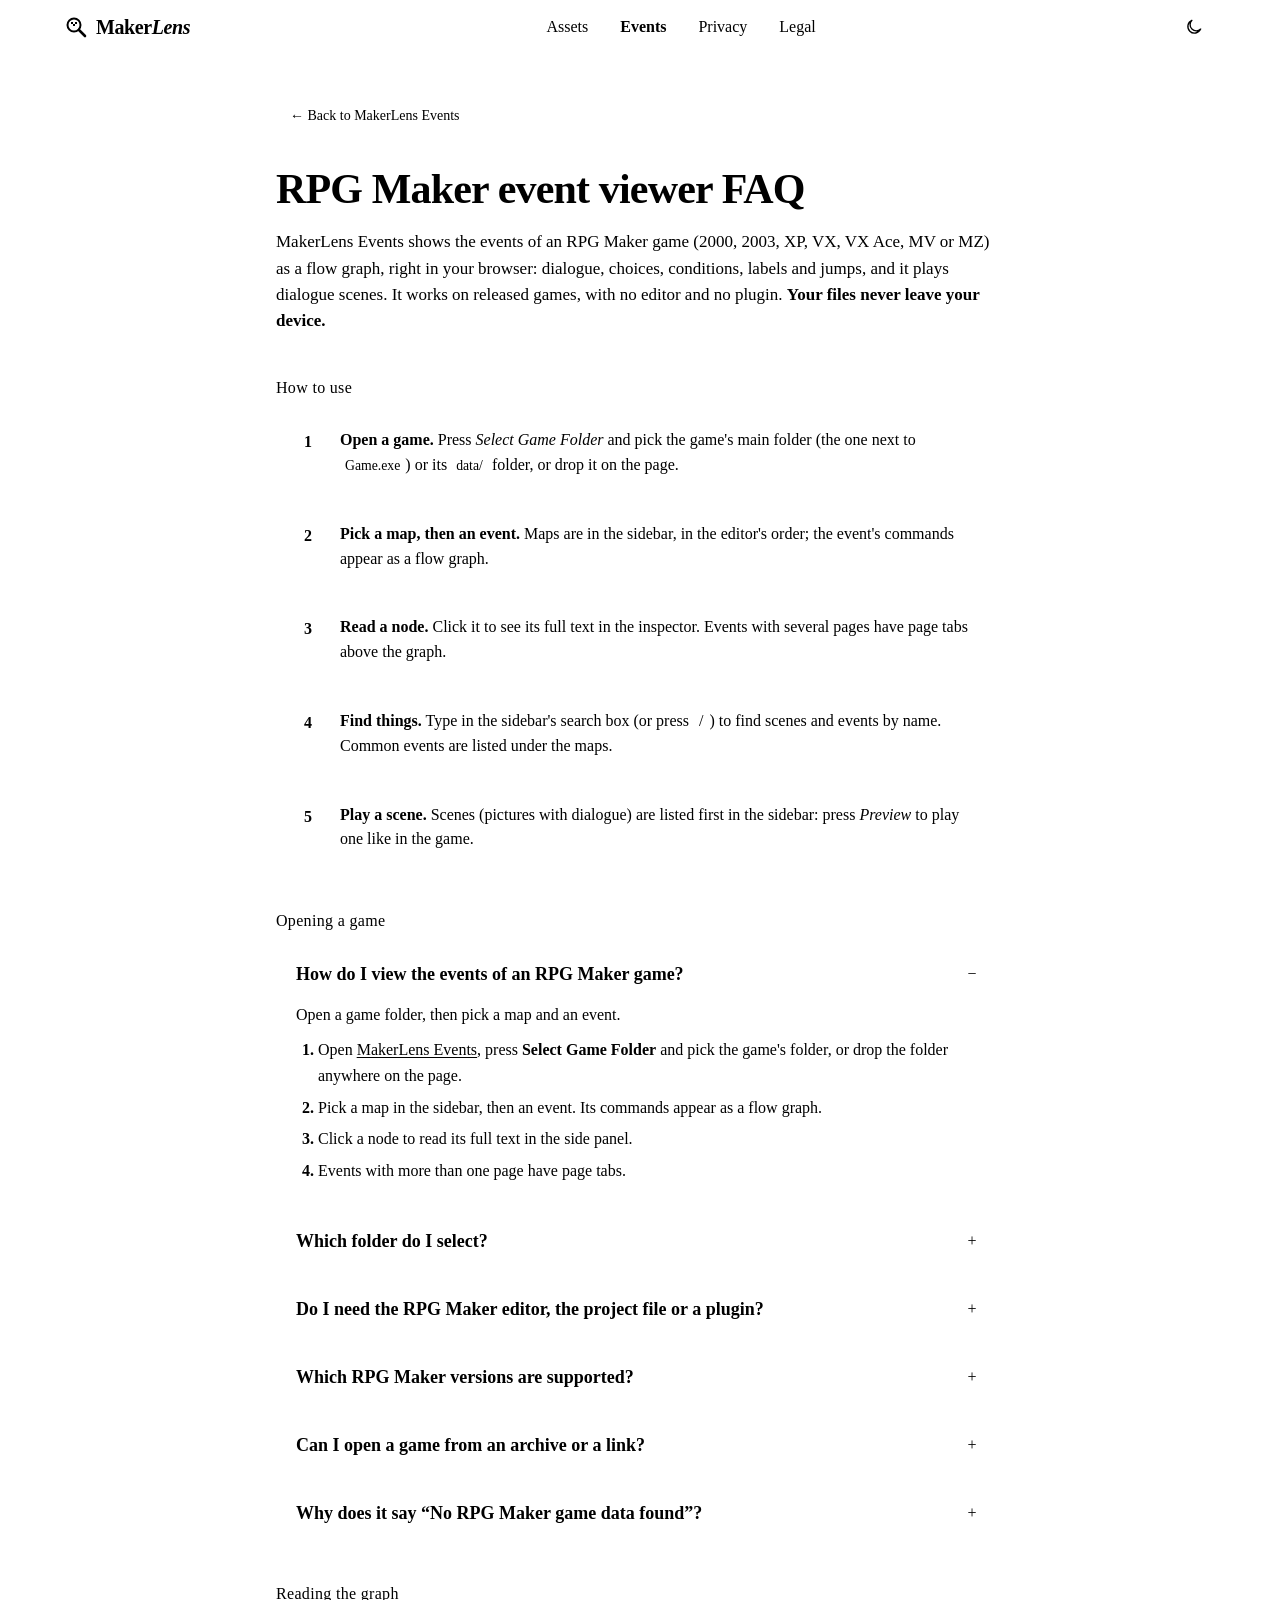
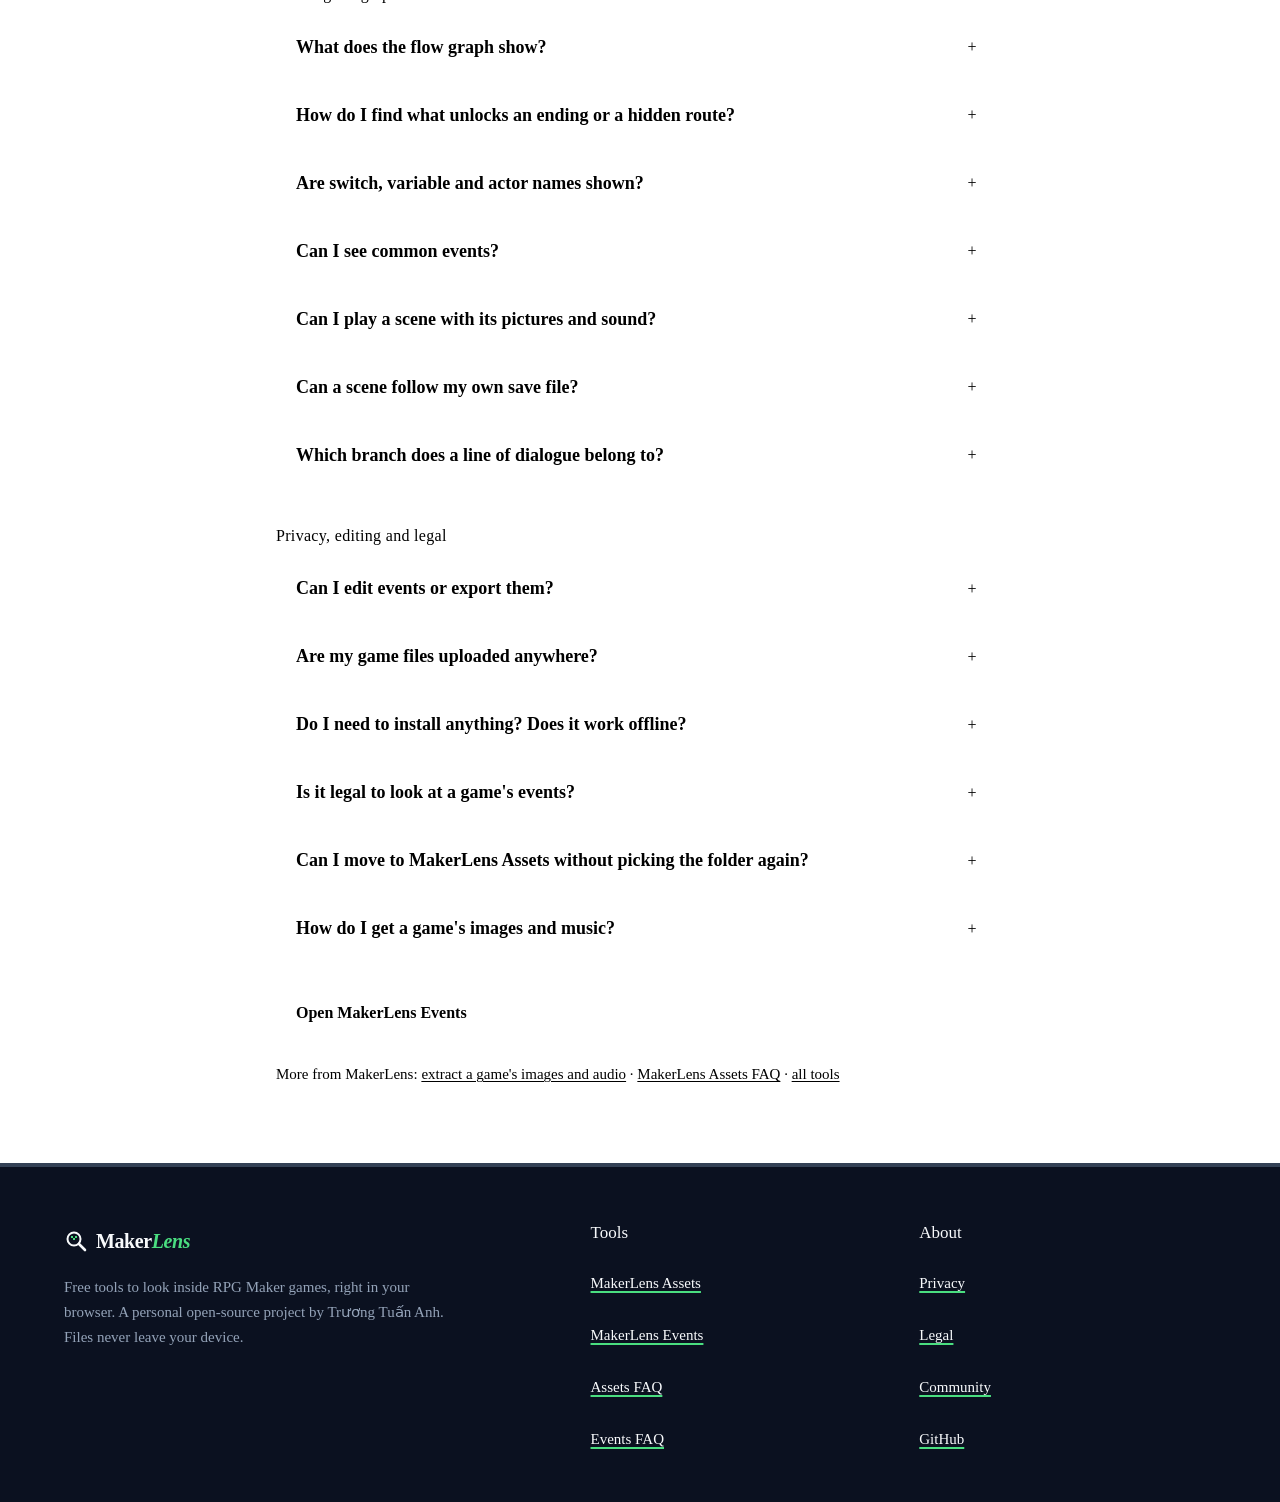
==== commit 3a119e8e: "feat: versions in release order, new share image, family header in the app - List RPG Maker versions" ====
--- a/faq.html
+++ b/faq.html
@@ -10,20 +10,20 @@
      (js/analytics.js). No feedback form here, so connect-src is 'none'. -->
 <meta http-equiv="Content-Security-Policy" content="default-src 'self'; script-src 'self'; style-src 'self'; img-src 'self' https://makerlens.goatcounter.com; connect-src 'none'; object-src 'none'; base-uri 'none'; form-action 'none'">
 <title>RPG Maker Event Viewer FAQ — Folders, Scenes, Saves | MakerLens</title>
-<meta name="description" content="How to view RPG Maker MV, MZ, VX Ace, VX, XP and 2000/2003 events without the editor: which folder to open, what the flow graph shows, finding what unlocks an ending, switch names, privacy.">
+<meta name="description" content="How to view RPG Maker 2000/2003, XP, VX, VX Ace, MV and MZ events without the editor: which folder to open, what the flow graph shows, finding what unlocks an ending, switch names, privacy.">
 <link rel="canonical" href="https://makerlens.kokoroou.workers.dev/events/faq.html"> <!-- nosemgrep: html.security.audit.missing-integrity.missing-integrity -- a canonical URL, not a fetched resource -->
 <meta property="og:type" content="website">
 <meta property="og:site_name" content="MakerLens">
 <meta property="og:url" content="https://makerlens.kokoroou.workers.dev/events/faq.html">
 <meta property="og:title" content="RPG Maker Event Viewer FAQ — Folders, Scenes, Saves | MakerLens">
-<meta property="og:description" content="View RPG Maker MV, MZ, VX Ace, VX, XP and 2000/2003 events as a flow graph without the editor: what to open, what the graph shows and how to find what unlocks an ending.">
+<meta property="og:description" content="View RPG Maker 2000/2003, XP, VX, VX Ace, MV and MZ events as a flow graph without the editor: what to open, what the graph shows and how to find what unlocks an ending.">
 <meta property="og:image" content="https://makerlens.kokoroou.workers.dev/events/og-image.png">
 <meta property="og:image:width" content="1200">
 <meta property="og:image:height" content="630">
 <meta property="og:image:alt" content="MakerLens Events — RPG Maker events as a flow graph, in your browser">
 <meta name="twitter:card" content="summary_large_image">
 <meta name="twitter:title" content="RPG Maker Event Viewer FAQ — Folders, Scenes, Saves | MakerLens">
-<meta name="twitter:description" content="View RPG Maker MV, MZ, VX Ace, VX, XP and 2000/2003 events as a flow graph without the editor: what to open, what the graph shows and how to find what unlocks an ending.">
+<meta name="twitter:description" content="View RPG Maker 2000/2003, XP, VX, VX Ace, MV and MZ events as a flow graph without the editor: what to open, what the graph shows and how to find what unlocks an ending.">
 <meta name="twitter:image" content="https://makerlens.kokoroou.workers.dev/events/og-image.png">
 <meta name="twitter:image:alt" content="MakerLens Events — RPG Maker events as a flow graph, in your browser">
 <!-- FAQPage: questions and answers must match the visible <details> below
@@ -62,7 +62,7 @@
       "name": "Which RPG Maker versions are supported?",
       "acceptedAnswer": {
         "@type": "Answer",
-        "text": "RPG Maker MZ, MV, VX Ace, VX, XP and 2000 / 2003. MV and MZ keep events in plain JSON. VX Ace, VX and XP keep them in Ruby files (.rvdata2, .rvdata, .rxdata), usually packed in Game.rgss3a, .rgss2a or .rgssad. Open the game folder and they are read from the archive in your browser. 2000 / 2003 keep them in RPG_RT.ldb, RPG_RT.lmt and Map####.lmu in the game folder itself. Their Japanese (Shift-JIS) or Western text is recognised, and scene previews take pictures from Picture/ and sound from Music/ and Sound/. For the images and audio of every version, use MakerLens Assets."
+        "text": "RPG Maker 2000 / 2003, XP, VX, VX Ace, MV and MZ. 2000 / 2003 keep events in RPG_RT.ldb, RPG_RT.lmt and Map####.lmu in the game folder itself. Their Japanese (Shift-JIS) or Western text is recognised, and scene previews take pictures from Picture/ and sound from Music/ and Sound/. XP, VX and VX Ace keep them in Ruby files (.rxdata, .rvdata, .rvdata2), usually packed in .rgssad, .rgss2a or Game.rgss3a. Open the game folder and they are read from the archive in your browser. MV and MZ keep them in plain JSON. For the images and audio of every version, use MakerLens Assets."
       }
     },
     {
@@ -244,7 +244,7 @@
 <main>
   <a class="back" href="./">← Back to MakerLens Events</a>
   <h1>RPG Maker event viewer FAQ</h1>
-  <p class="intro">MakerLens Events shows the events of an RPG Maker game (MV, MZ, VX Ace, VX, XP, 2000 or 2003) as a flow graph, right in your browser: dialogue, choices, conditions, labels and jumps, and it plays dialogue scenes. It works on released games, with no editor and no plugin. <strong>Your files never leave your device.</strong></p>
+  <p class="intro">MakerLens Events shows the events of an RPG Maker game (2000, 2003, XP, VX, VX Ace, MV or MZ) as a flow graph, right in your browser: dialogue, choices, conditions, labels and jumps, and it plays dialogue scenes. It works on released games, with no editor and no plugin. <strong>Your files never leave your device.</strong></p>
 
   <section class="howto lens-only" aria-labelledby="howto-title">
     <h2 class="group" id="howto-title">How to use</h2>
@@ -289,11 +289,11 @@
     </details>
     <details>
       <summary><h3>Which RPG Maker versions are supported?</h3></summary>
-      <p class="lead">RPG Maker MZ, MV, VX Ace, VX, XP and 2000 / 2003.</p>
-      <ul>
-        <li>MV and MZ keep events in plain JSON.</li>
-        <li>VX Ace, VX and XP keep them in Ruby files (<code>.rvdata2</code>, <code>.rvdata</code>, <code>.rxdata</code>), usually packed in <code>Game.rgss3a</code>, <code>.rgss2a</code> or <code>.rgssad</code>. Open the game folder and they are read from the archive in your browser.</li>
-        <li>2000 / 2003 keep them in <code>RPG_RT.ldb</code>, <code>RPG_RT.lmt</code> and <code>Map####.lmu</code> in the game folder itself. Their Japanese (Shift-JIS) or Western text is recognised, and scene previews take pictures from <code>Picture/</code> and sound from <code>Music/</code> and <code>Sound/</code>.</li>
+      <p class="lead">RPG Maker 2000 / 2003, XP, VX, VX Ace, MV and MZ.</p>
+      <ul>
+        <li>2000 / 2003 keep events in <code>RPG_RT.ldb</code>, <code>RPG_RT.lmt</code> and <code>Map####.lmu</code> in the game folder itself. Their Japanese (Shift-JIS) or Western text is recognised, and scene previews take pictures from <code>Picture/</code> and sound from <code>Music/</code> and <code>Sound/</code>.</li>
+        <li>XP, VX and VX Ace keep them in Ruby files (<code>.rxdata</code>, <code>.rvdata</code>, <code>.rvdata2</code>), usually packed in <code>.rgssad</code>, <code>.rgss2a</code> or <code>Game.rgss3a</code>. Open the game folder and they are read from the archive in your browser.</li>
+        <li>MV and MZ keep them in plain JSON.</li>
         <li>For the images and audio of every version, use <a href="../assets/">MakerLens Assets</a>.</li>
       </ul>
     </details>
--- a/css/lens.css
+++ b/css/lens.css
@@ -35,20 +35,28 @@
   #header :focus-visible, #toolbar :focus-visible { outline-offset: -2px; }  /* never clipped by the bar's edge */
   .btn-primary:focus-visible { outline-color: var(--t); }
 
-  /* ── Header ── */
-  #header { border-bottom: 1px solid var(--bd2); }
+  /* ── Header: the family's bar (Kokoroou/makerlens site/css/landing.css .top, css/family-chrome.css):
+     56px in all, a 2px ink rule under it, the lens mark in ink (24px, no box) with three green
+     pixels, the serif "Maker*Lens*" at 20px. On phones (<= 640px) the word goes and the mark
+     stays, followed by the tool's name chip. ── */
+  #header { height: var(--hh); border-bottom: 2px solid var(--t); }
   #logo {
-    font-family: var(--serif); font-size: 19px; font-weight: 700; letter-spacing: -.02em;
-    min-height: 44px; min-width: 44px;
-  }
-  #logo span span { font-style: italic; }
+    font-family: var(--serif); font-size: 20px; font-weight: 700; letter-spacing: -.02em;
+    gap: 8px; min-height: 44px; min-width: 44px; color: var(--t);
+  }
+  #logo span span { font-style: italic; color: var(--a); }
   .logo-mark {
-    width: 32px; height: 32px;
-    border: 1px solid var(--t); border-radius: var(--r);
-    background: var(--s1); color: var(--t);
+    width: 24px; height: 24px;
+    border: 0; border-radius: 0; background: none; color: var(--t);
   }
   .logo-mark > svg:not(.lens-only) { display: none; }
+  .logo-mark svg.lens-only { display: block; width: 24px; height: 24px; color: var(--t); }
   .logo-mark .lp { fill: var(--a); }
+  @media (max-width: 640px) {
+    #logo .logo-full { display: none; }
+    #logo .logo-abbr { display: inline-flex; align-items: center; font-size: 0; }
+    #logo .logo-abbr .logo-sub { margin-left: 0; }
+  }
   .logo-sub {
     font: 700 12px/1 var(--mono); font-style: normal; letter-spacing: 0;
     color: var(--t2);
--- a/css/family-chrome.css
+++ b/css/family-chrome.css
@@ -12,7 +12,7 @@
 :root[data-lens] .top { display: block; background: var(--bg); border-bottom: 2px solid var(--t); position: sticky; top: 0; z-index: 20; }
 :root[data-lens] .top a, :root[data-lens] .foot a { text-decoration-color: var(--a); text-decoration-thickness: 2px; text-underline-offset: 3px; }
 :root[data-lens] .wrap { width: 100%; max-width: 1200px; margin: 0 auto; padding: 0 24px; }
-:root[data-lens] .bar { display: flex; align-items: center; justify-content: space-between; gap: 16px; min-height: 56px; }
+:root[data-lens] .bar { display: flex; align-items: center; justify-content: space-between; gap: 16px; min-height: 54px; }
 :root[data-lens] .brand { display: inline-flex; align-items: center; gap: 8px; min-height: 44px; text-decoration: none; font: 700 20px/1 var(--chrome-serif); letter-spacing: -.02em; color: var(--t); }
 :root[data-lens] .brand b { font-weight: 700; font-style: italic; color: var(--a); }
 :root[data-lens] .brand:hover { color: var(--t); }
@@ -54,7 +54,7 @@
 }
 @media (max-width: 640px) {
   :root[data-lens] .wrap { padding: 0 16px; }
-  :root[data-lens] .bar { gap: 8px; min-height: 56px; }
+  :root[data-lens] .bar { gap: 8px; min-height: 54px; }
   :root[data-lens] .top .brand > span { display: none; }
   :root[data-lens] .top .brand { flex: none; min-width: 44px; justify-content: center; }
   :root[data-lens] .top nav { flex: 1 1 auto; justify-content: center; gap: 8px; }
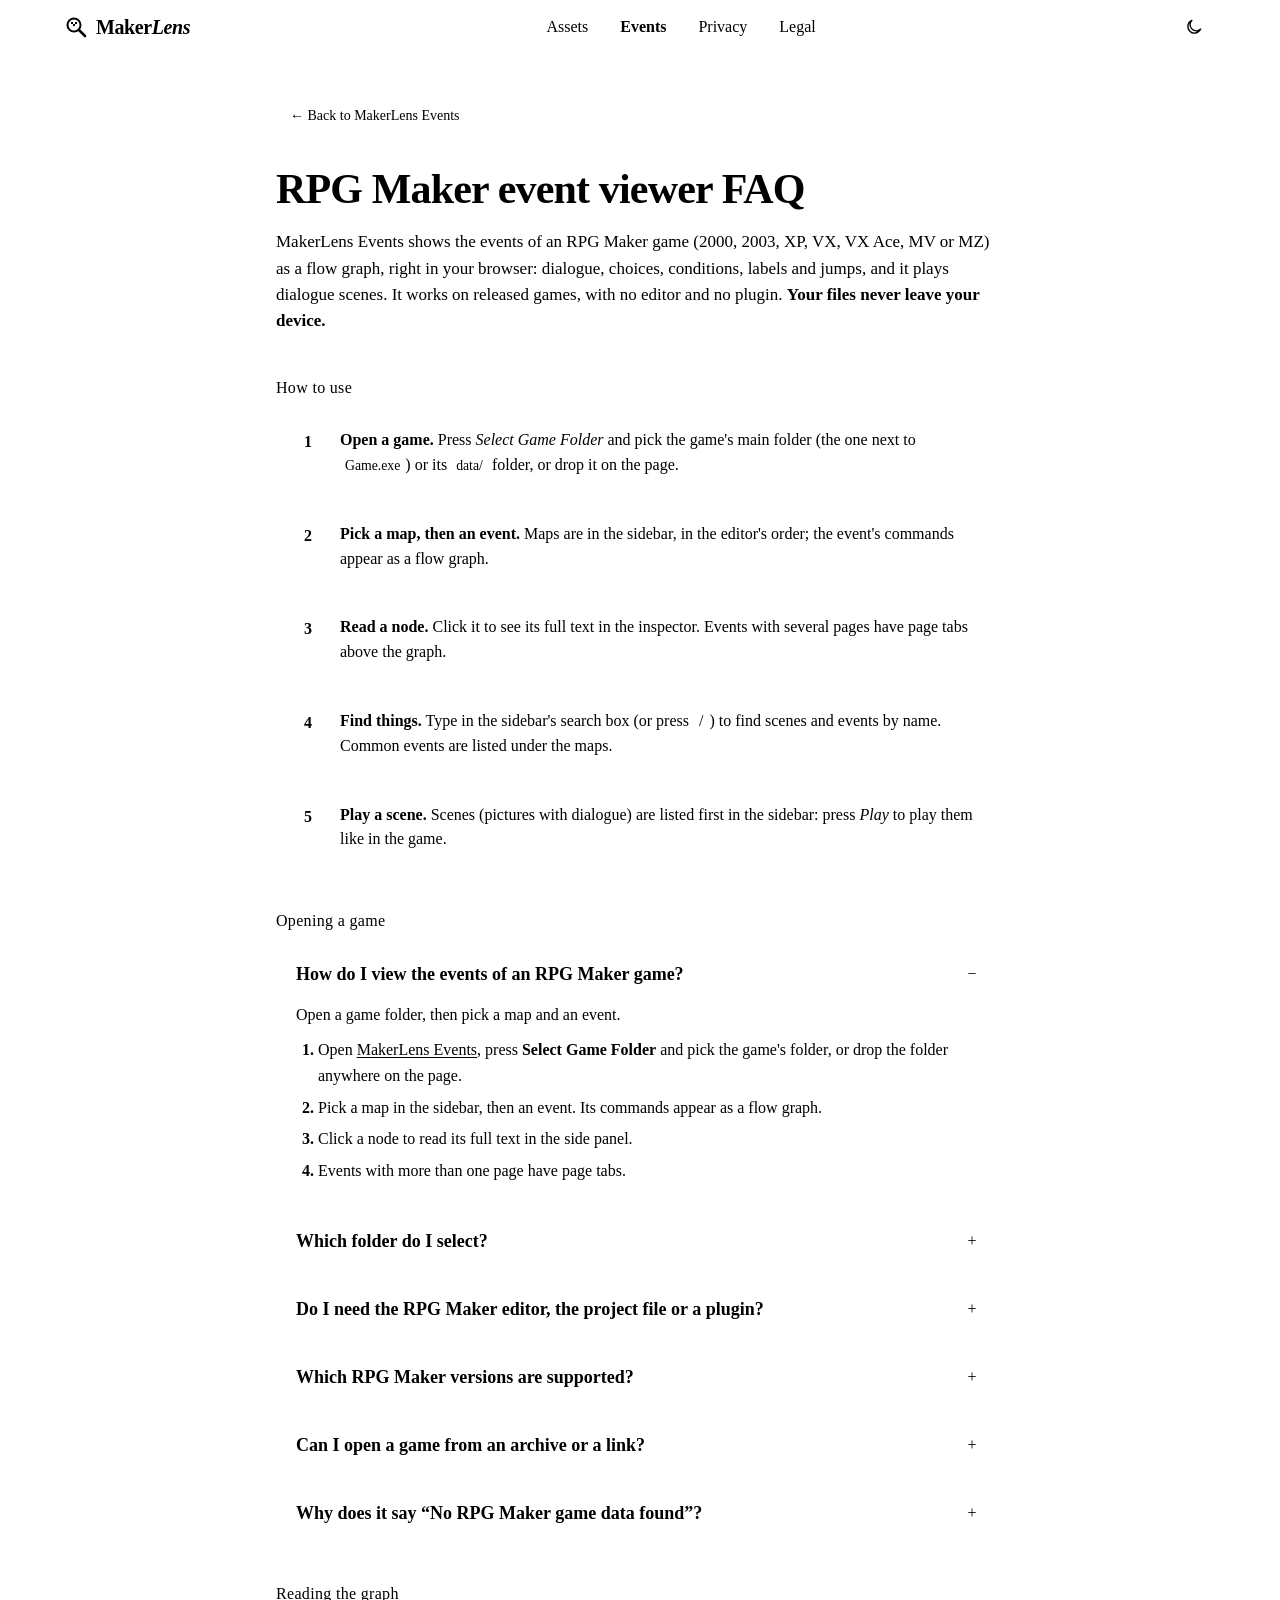
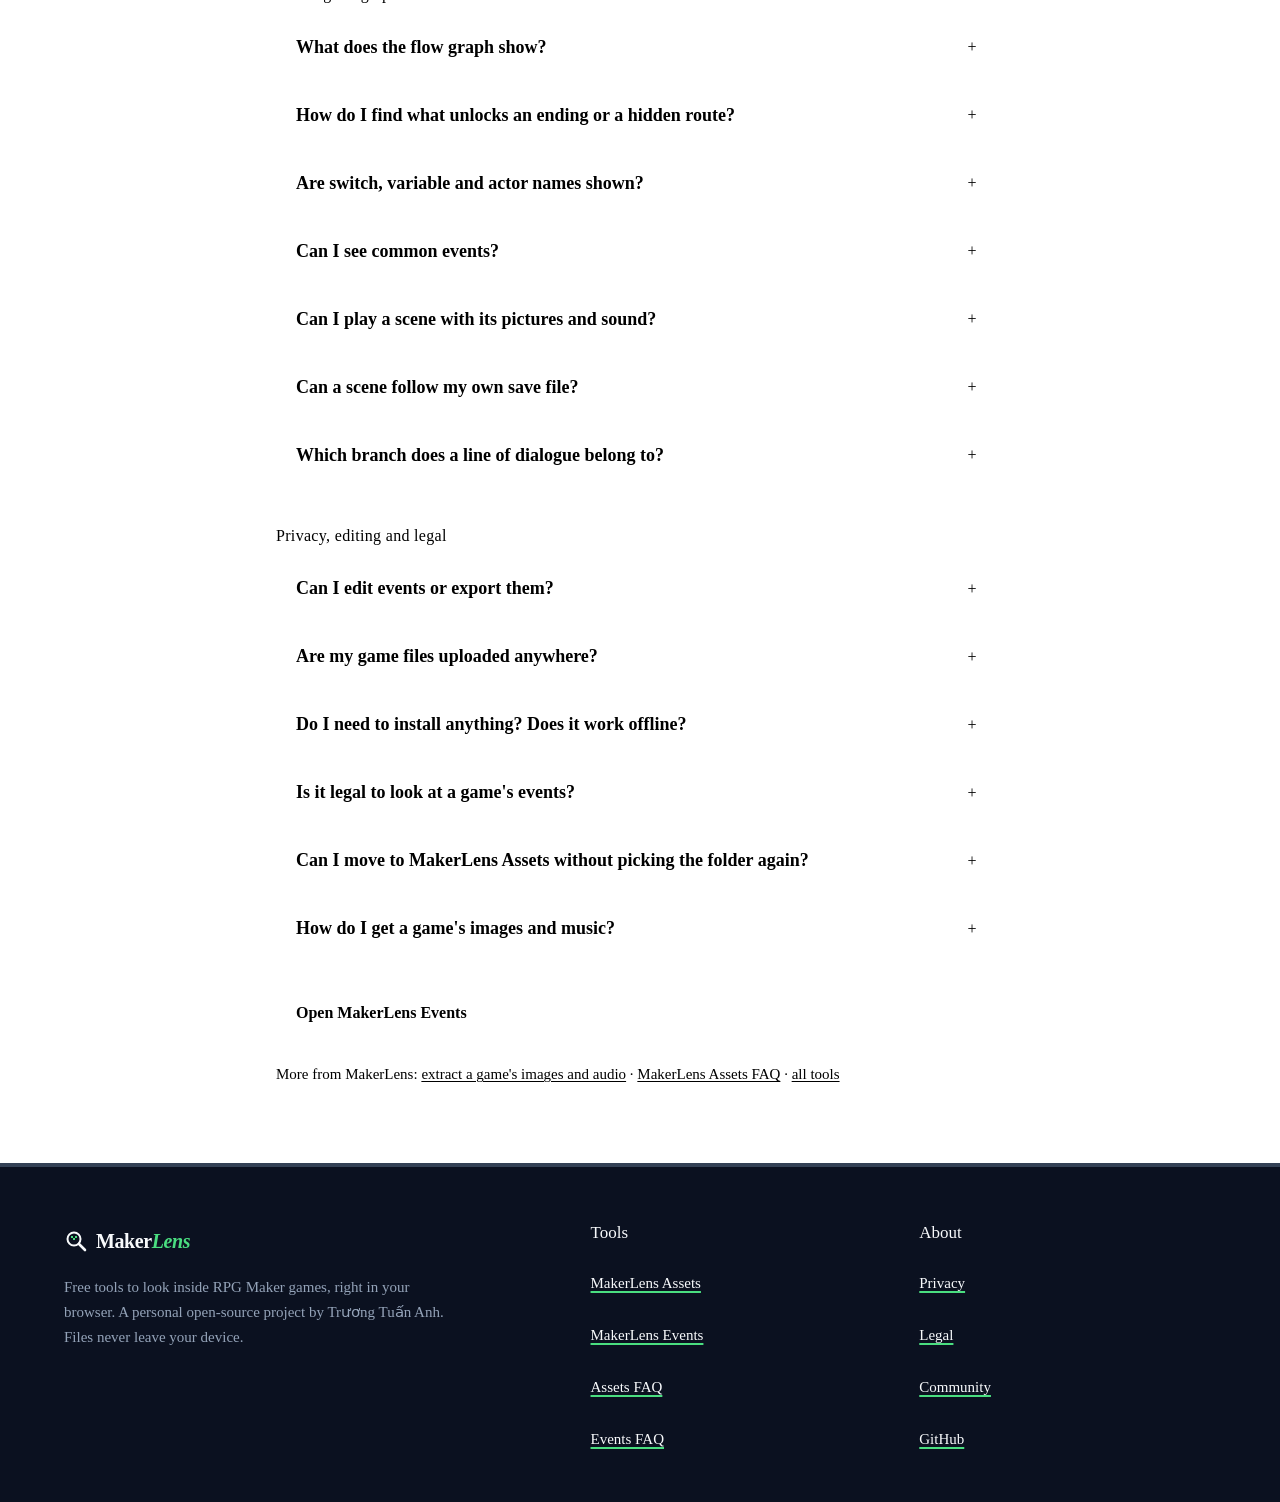
==== commit e52eec41: "feat: big Play button for scenes, video-player controls with full screen - A Play button in the midd" ====
--- a/faq.html
+++ b/faq.html
@@ -118,7 +118,7 @@
       "name": "Can I play a scene with its pictures and sound?",
       "acceptedAnswer": {
         "@type": "Answer",
-        "text": "Yes. Press Preview on a scene. Find a scene Scenes are common events and event pages that show pictures together with dialogue. They are listed under Scenes at the top of the sidebar. The Preview button is on the scene's card in the event list, or in the toolbar once the graph is open. What you see The player dims the page and shows the scene at the game's screen size, line by line. Pictures, picture animations, face graphics, music and sound effects play with it. Messages type themselves out at 300 words a minute. Click while a line is typing to show it whole. Choices are offered as buttons. When a picture depends on the hero's state, such as the outfit they wear, the player shows the game's starting state. Controls Click or press → to continue; ← to go back. A turns on auto play, which leaves each line on screen for two more seconds once it is shown in full. H or the eye button hides the dialogue so you can see the pictures; a click brings it back. At the end of a scene the next one in the Scenes list follows on, and going back from the first line opens the previous one. Shift+→ and Shift+← skip a whole scene. Good to know Open the game's root folder (not data/) so the pictures and audio can be found. Encrypted files are decrypted in memory, never saved or uploaded. Simple scripts that show or erase pictures or set variables are followed. Other effects made by plugins or scripts are not played."
+        "text": "Yes. Press Play. Find a scene Scenes are common events and event pages that show pictures together with dialogue. They are listed under Scenes at the top of the sidebar. The big Play button in the middle of the graph plays the scene on screen, or every scene from the first. The event list has one for the scenes of its map. What you see The player dims the page and shows the scene at the game's screen size, line by line. Pictures, picture animations, face graphics, music and sound effects play with it. Messages type themselves out at 300 words a minute. Click while a line is typing to show it whole. Choices are offered as buttons. When a picture depends on the hero's state, such as the outfit they wear, the player shows the game's starting state. Controls The keys are those of a video player. Space or K plays and pauses: playing leaves each line on screen for two more seconds once it is shown in full. Click or press → (L) to continue; ← (J) to go back. C or the eye button hides the dialogue so you can see the pictures; a click brings it back. F or the corner button shows the scene full screen, and turns a phone sideways where the browser allows it. The controls fade out until you move or tap. M mutes, ↑ and ↓ set the volume. At the end of a scene the next one in the Scenes list follows on, and going back from the first line opens the previous one. Shift+N and Shift+P skip a whole scene. Good to know Open the game's root folder (not data/) so the pictures and audio can be found. Encrypted files are decrypted in memory, never saved or uploaded. Simple scripts that show or erase pictures or set variables are followed. Other effects made by plugins or scripts are not played."
       }
     },
     {
@@ -253,7 +253,7 @@
       <li><strong>Pick a map, then an event.</strong> Maps are in the sidebar, in the editor's order; the event's commands appear as a flow graph.</li>
       <li><strong>Read a node.</strong> Click it to see its full text in the inspector. Events with several pages have page tabs above the graph.</li>
       <li><strong>Find things.</strong> Type in the sidebar's search box (or press <kbd>/</kbd>) to find scenes and events by name. Common events are listed under the maps.</li>
-      <li><strong>Play a scene.</strong> Scenes (pictures with dialogue) are listed first in the sidebar: press <em>Preview</em> to play one like in the game.</li>
+      <li><strong>Play a scene.</strong> Scenes (pictures with dialogue) are listed first in the sidebar: press <em>Play</em> to play them like in the game.</li>
     </ol>
   </section>
 
@@ -358,11 +358,11 @@
     </details>
     <details>
       <summary><h3>Can I play a scene with its pictures and sound?</h3></summary>
-      <p class="lead">Yes. Press <strong>Preview</strong> on a scene.</p>
+      <p class="lead">Yes. Press <strong>Play</strong>.</p>
       <p><strong>Find a scene</strong></p>
       <ul>
         <li>Scenes are common events and event pages that show pictures together with dialogue. They are listed under Scenes at the top of the sidebar.</li>
-        <li>The Preview button is on the scene's card in the event list, or in the toolbar once the graph is open.</li>
+        <li>The big Play button in the middle of the graph plays the scene on screen, or every scene from the first. The event list has one for the scenes of its map.</li>
       </ul>
       <p><strong>What you see</strong></p>
       <ul>
@@ -374,10 +374,12 @@
       </ul>
       <p><strong>Controls</strong></p>
       <ul>
-        <li>Click or press → to continue; ← to go back.</li>
-        <li>A turns on auto play, which leaves each line on screen for two more seconds once it is shown in full.</li>
-        <li>H or the eye button hides the dialogue so you can see the pictures; a click brings it back.</li>
-        <li>At the end of a scene the next one in the Scenes list follows on, and going back from the first line opens the previous one. Shift+→ and Shift+← skip a whole scene.</li>
+        <li>The keys are those of a video player. Space or K plays and pauses: playing leaves each line on screen for two more seconds once it is shown in full.</li>
+        <li>Click or press → (L) to continue; ← (J) to go back.</li>
+        <li>C or the eye button hides the dialogue so you can see the pictures; a click brings it back.</li>
+        <li>F or the corner button shows the scene full screen, and turns a phone sideways where the browser allows it. The controls fade out until you move or tap.</li>
+        <li>M mutes, ↑ and ↓ set the volume.</li>
+        <li>At the end of a scene the next one in the Scenes list follows on, and going back from the first line opens the previous one. Shift+N and Shift+P skip a whole scene.</li>
       </ul>
       <p><strong>Good to know</strong></p>
       <ul>
--- a/css/lens.css
+++ b/css/lens.css
@@ -88,6 +88,29 @@
   .f-name { font-size: 14px; }
   .f-count { font: 12px var(--mono); }
   .folder-dupes .f-sub { font-size: 12px; }
+  /* An on/off switch at the end of a sidebar row (Duplicates: "Unique only"). The button is
+     44px tall on phones; the track it draws stays small. */
+  .folder-item.has-switch { padding-right: 4px; }
+  .row-switch {
+    flex-shrink: 0; display: inline-flex; align-items: center; justify-content: center;
+    width: 48px; height: 36px; margin-left: 4px; padding: 0;
+    background: none; border: 0; border-radius: var(--r); cursor: pointer;
+  }
+  .row-switch::before {
+    content: ""; width: 34px; height: 20px; border-radius: 999px;
+    background: var(--t3);
+    transition: background .15s var(--ease);
+  }
+  .row-switch-knob {
+    position: absolute; width: 14px; height: 14px; border-radius: 50%;
+    background: #fff; box-shadow: 0 1px 2px rgba(0,0,0,.3);
+    transform: translateX(-7px); transition: transform .15s var(--ease);
+  }
+  .row-switch { position: relative; }
+  .row-switch[aria-checked="true"]::before { background: var(--a-bg); }
+  .row-switch[aria-checked="true"] .row-switch-knob { transform: translateX(7px); }
+  .row-switch:focus-visible { outline: 2px solid var(--a); outline-offset: -2px; }
+  @media (prefers-reduced-motion: reduce) { .row-switch::before, .row-switch-knob { transition: none; } }
   #sb-back { font: 700 12px var(--mono); }
 
   /* ── Toolbar ── */
@@ -148,7 +171,10 @@
   .fp-range legend { font-size: 14px; }
   .fp-note { font-size: 14px; }
   .fp-type label { font-size: 14px; }
-  .fp-chip { font-size: 12px; }
+  .fp-chip { font-size: 12px; border-color: var(--bd); }
+  /* common sizes: their own row, clear of the height inputs; the one matching the bounds is lit */
+  .fp-presets { margin: 4px 0 16px; }
+  .fp-chip[aria-pressed="true"] { border-color: var(--a); background: var(--a10); color: var(--t); }
   .btn-sm, .fp-head .btn-sm { font-size: 14px; }
   .about-formats th { font-size: 14px; }
   .fp-unit { font-size: 14px; }
@@ -169,8 +195,8 @@
     background: var(--bg); border-bottom: 1px solid var(--bd2);
   }
   .lens-logo {
-    display: inline-flex; align-items: center; gap: 10px; min-height: 44px;
-    font: 700 19px/1 var(--serif); letter-spacing: -.02em; color: var(--t); text-decoration: none;
+    display: inline-flex; align-items: center; gap: 8px; min-height: 44px;
+    font: 700 20px/1 var(--serif); letter-spacing: -.02em; color: var(--t); text-decoration: none;
   }
   .lens-word span { font-style: italic; color: var(--a); }
   .lens-nav { display: flex; gap: 4px; margin-left: auto; }
@@ -256,14 +282,18 @@
     #open-btn { width: 44px; height: 44px; }
     #logo { gap: 8px; }
     .folder-item { min-height: 44px; }
+    .row-switch { height: 44px; }
     .alt-dialog { padding: 20px; }
     .lb-btn { width: 44px; height: 44px; }
     .btn-ghost, .btn-sm, .fp-head .btn-sm { min-height: 44px; height: 44px; }
     .setup-alt .btn-ghost { min-height: 44px; }
+    /* the FAQ · Privacy links get their own centred line, without a leading dot */
+    .privacy-note .pn-links { flex-basis: 100%; justify-content: center; }
+    .privacy-note .pn-links > .sep:first-child { display: none; }
     .size-control { height: 44px; }
     #size-slider { height: 44px; }
     .fp-type label, .fp-range input, .fp-chip { height: 44px; }
-    .fp-presets { gap: 8px; }
+    .fp-presets { gap: 8px; margin: 8px 0 16px; }
   }
 
   @media (prefers-reduced-motion: reduce) {
--- a/css/lens-events.css
+++ b/css/lens-events.css
@@ -120,7 +120,9 @@
   .ev-card-meta { font: 12px var(--mono); color: var(--t2); }
   .ev-card.ev-scene { border-color: var(--a40); box-shadow: inset 3px 0 0 var(--a-bg); }
   .ev-card-scene { font: 700 12px var(--mono); }
-  .ev-card-play { height: 32px; }
+  .play-hero { border-radius: 12px; }
+  #play-hero-label { font: 700 20px/1.2 var(--serif); }
+  #play-hero-sub { font: 12px var(--mono); }
 
   /* ── Empty states ── */
   .empty-event-notice-icon { border-radius: 50%; border: 1px solid var(--bd2); }
@@ -180,6 +182,8 @@
   #pl-seek, #pl-vol { accent-color: #4ade80; min-height: 32px; }
   .pl-bar { padding: 8px 16px 16px; }
   #player :focus-visible { outline-color: #4ade80; }
+  #player.pl-ov { background: #000; }
+  #player.pl-ov .pl-btn:not(.pl-btn-main) { background: rgba(2, 6, 23, .45); }
 
   /* ══ faq.html (body.static): header, boxed questions, how-to steps, dark footer ══
      That page loads header/buttons/layout/switch.css for the shared bar and none of the app's
@@ -290,8 +294,7 @@
     #detail-panel { border-top: 1px solid var(--bd2); border-radius: 12px 12px 0 0; }
     #detail-header { padding-right: 8px; }
 
-    .ev-card-wrap .ev-card { padding-bottom: 66px; }
-    .ev-card-play { height: 44px; padding: 0 14px; }
+    .play-hero-all { min-height: 44px; }
     .ep-title { font-size: 22px; }
 
     #alt-link-input { height: 44px; font-size: 16px; }
@@ -303,7 +306,7 @@
     #loader-cancel { height: 44px; }
 
     .pl-top { padding: 0 8px 0 12px; }
-    .pl-nav, .pl-extra { gap: 8px; }
+    .pl-nav, .pl-sound, .pl-extra { gap: 8px; }
     #pl-seek, #pl-vol { min-height: 44px; }
   }
 }
--- a/css/family-chrome.css
+++ b/css/family-chrome.css
@@ -23,8 +23,8 @@
 :root[data-lens] .top nav a { display: inline-flex; align-items: center; justify-content: center; min-height: 44px; min-width: 44px; padding: 0 12px; font: 400 14px/1 var(--mono); text-decoration: none; color: var(--t2); border-radius: 0; }
 :root[data-lens] .top nav a:hover { background: var(--s3); color: var(--t); }
 :root[data-lens] .top nav a[aria-current="page"] { color: var(--t); font-weight: 700; box-shadow: inset 0 -4px 0 var(--a-bg); }
-:root[data-lens] .theme-btn { display: inline-grid; place-items: center; width: 44px; height: 44px; flex: none; padding: 0; border-radius: 50%; border: 2px solid var(--t); background: transparent; color: var(--t); cursor: pointer; }
-:root[data-lens] .theme-btn:hover { color: var(--a); border-color: var(--a); }
+:root[data-lens] .theme-btn { display: inline-grid; place-items: center; width: 44px; height: 44px; flex: none; padding: 0; border-radius: var(--r); border: 1px solid transparent; background: transparent; color: var(--t2); cursor: pointer; }
+:root[data-lens] .theme-btn:hover { color: var(--t); background: var(--s2); border-color: var(--bd); }
 :root[data-lens] .theme-btn svg { display: block; }
 :root[data-lens] .theme-btn .i-sun { display: none; }
 @media (prefers-color-scheme: dark) {
